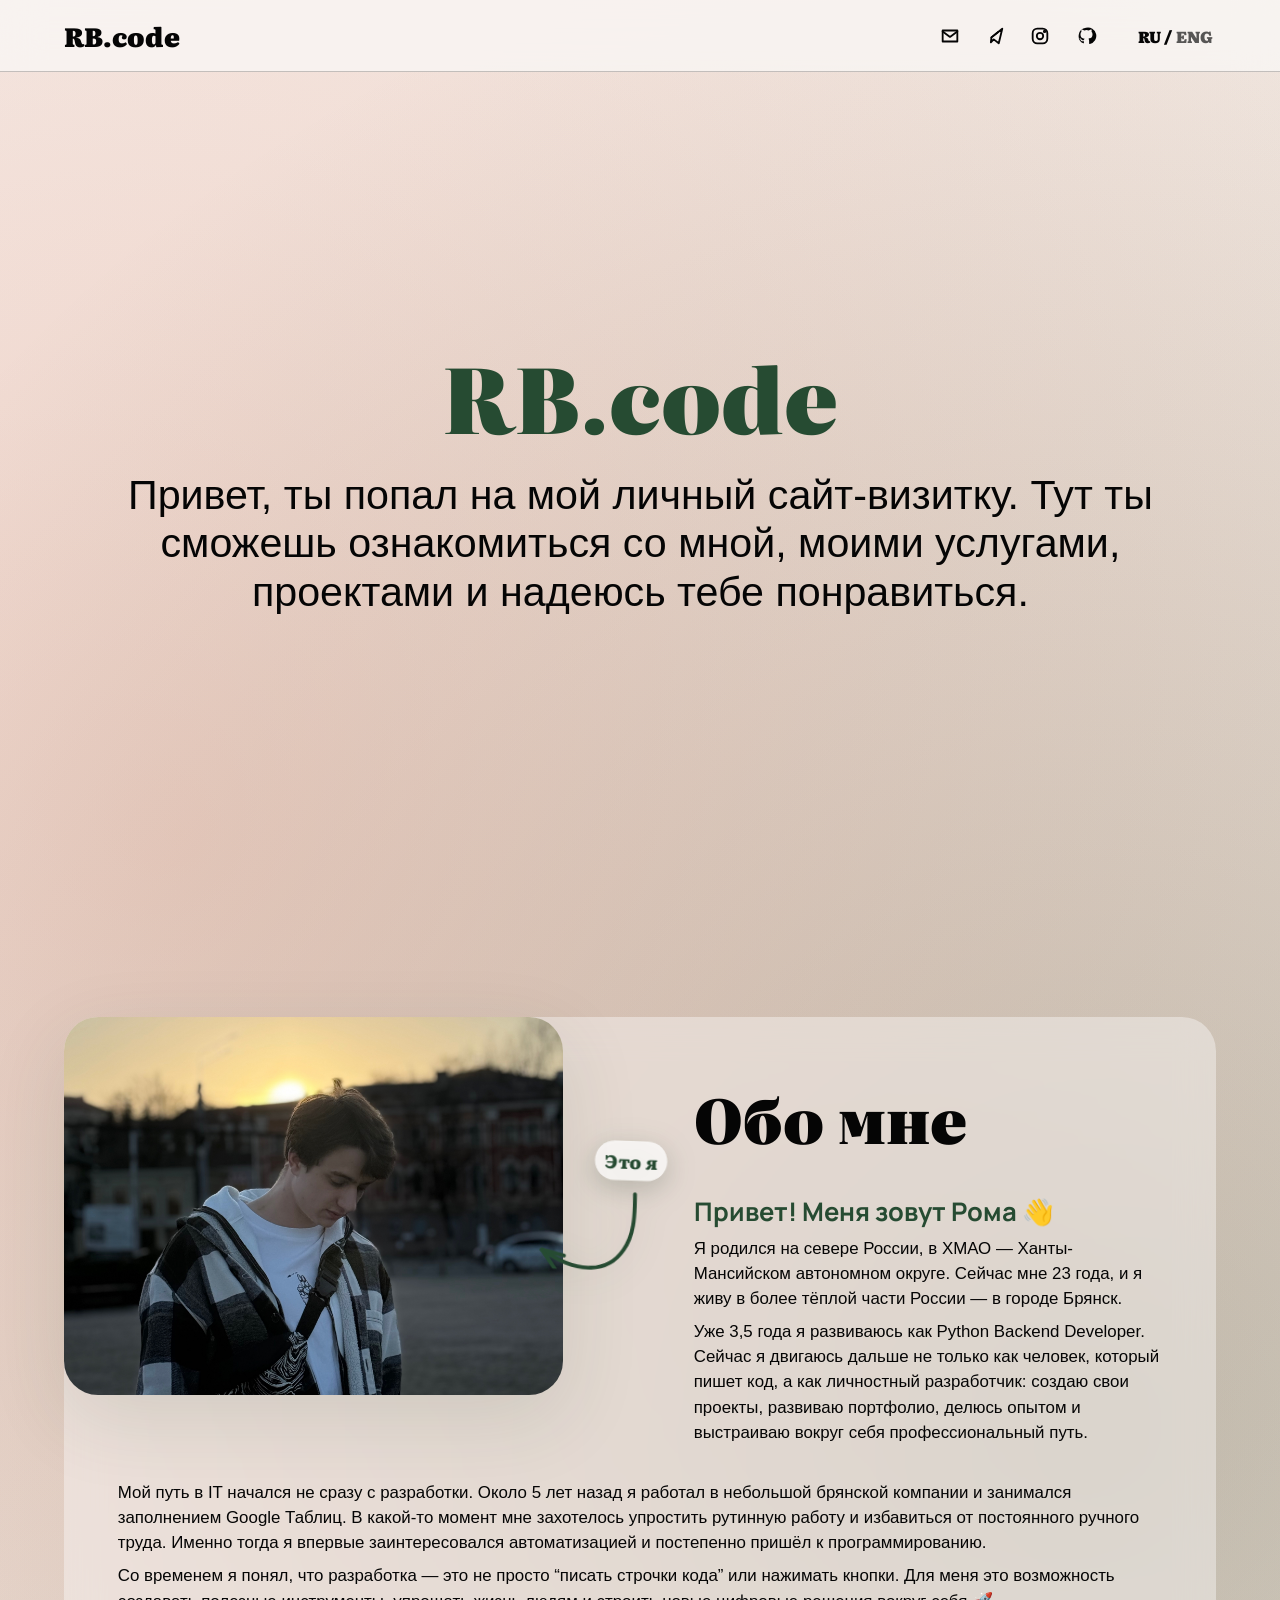
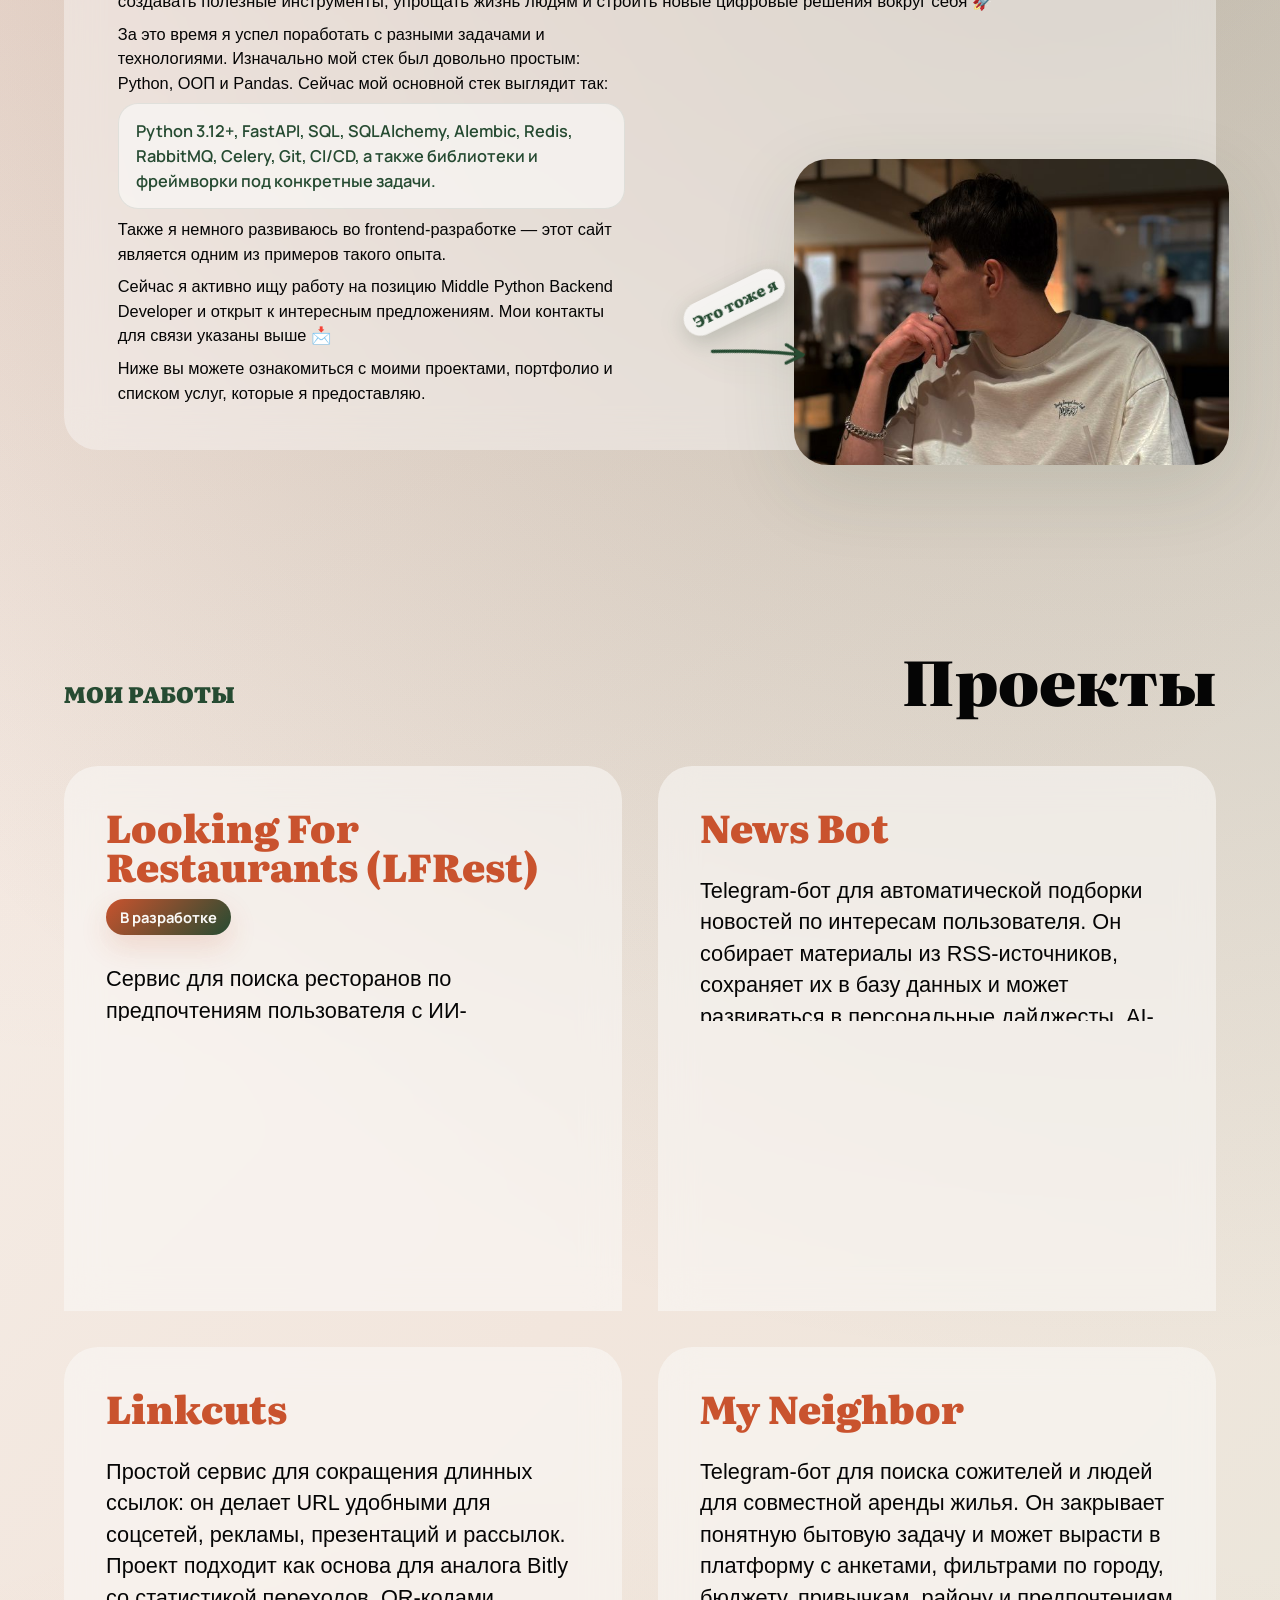
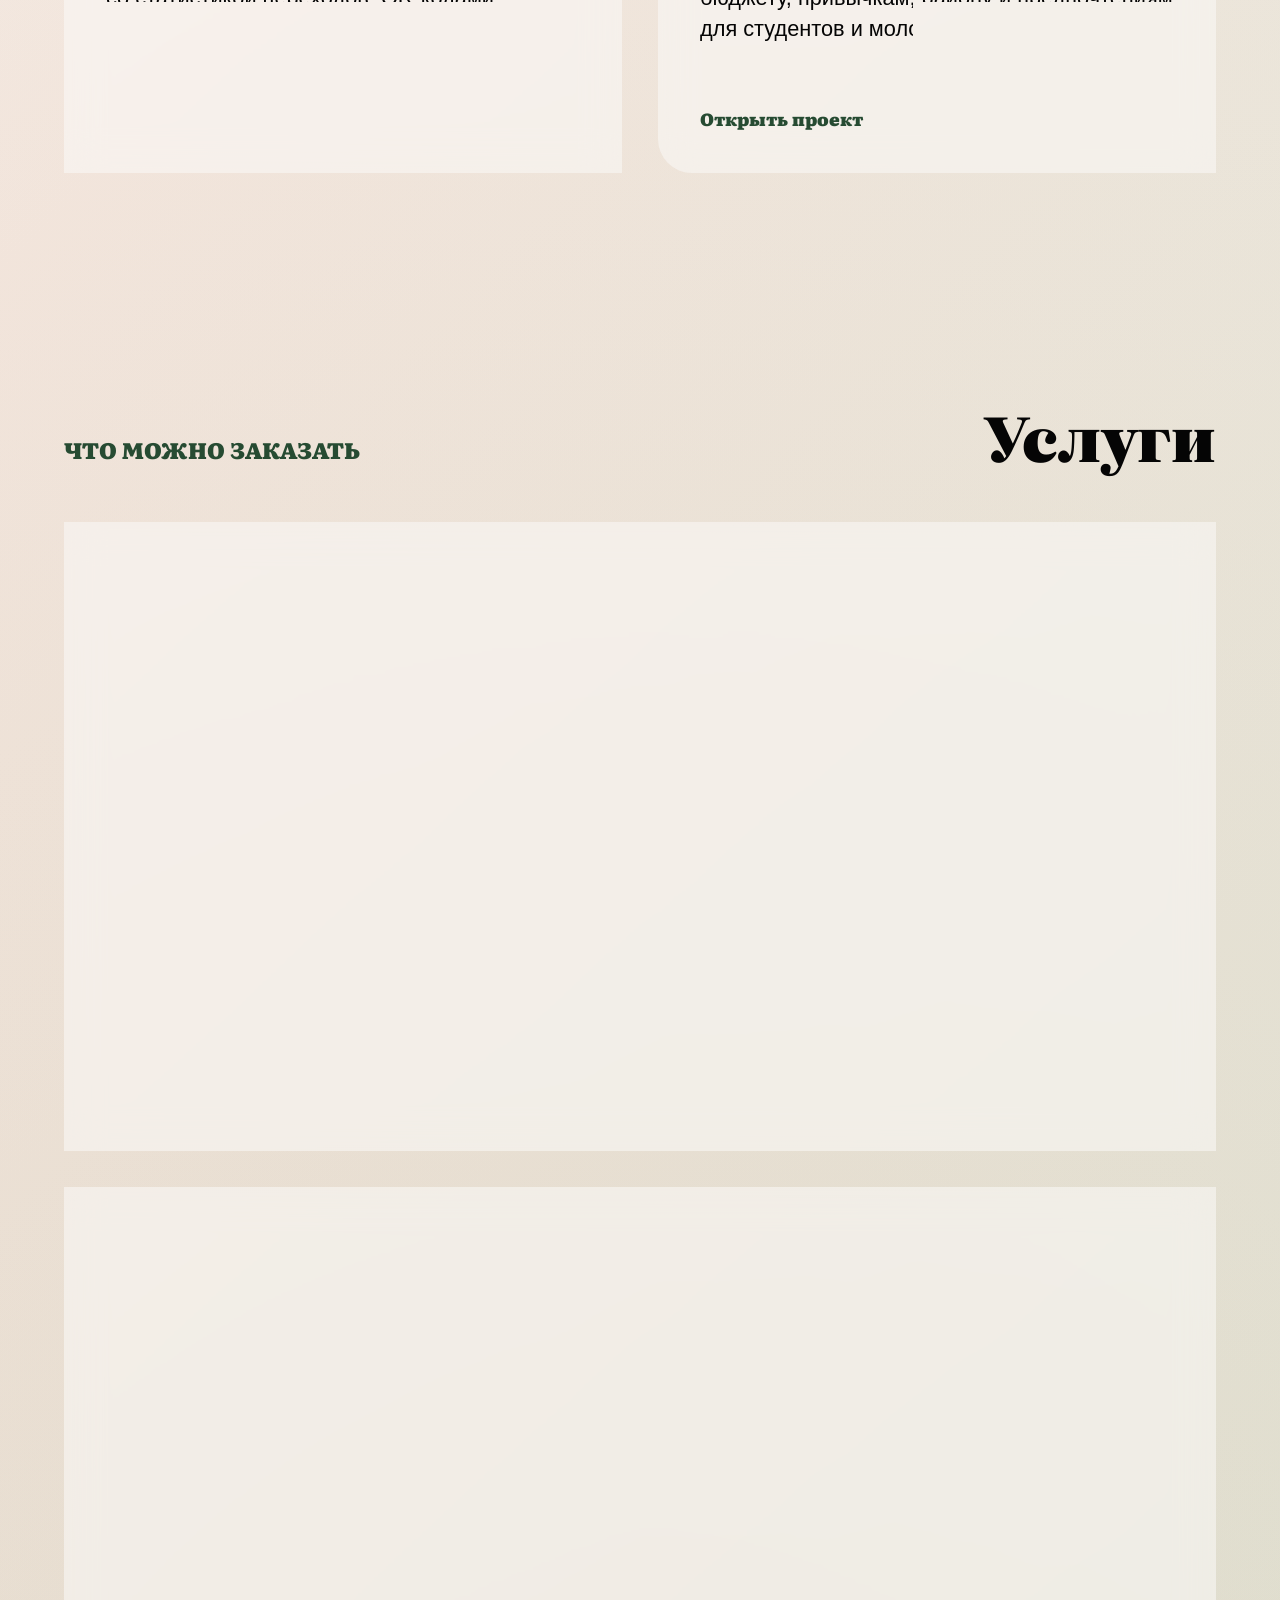
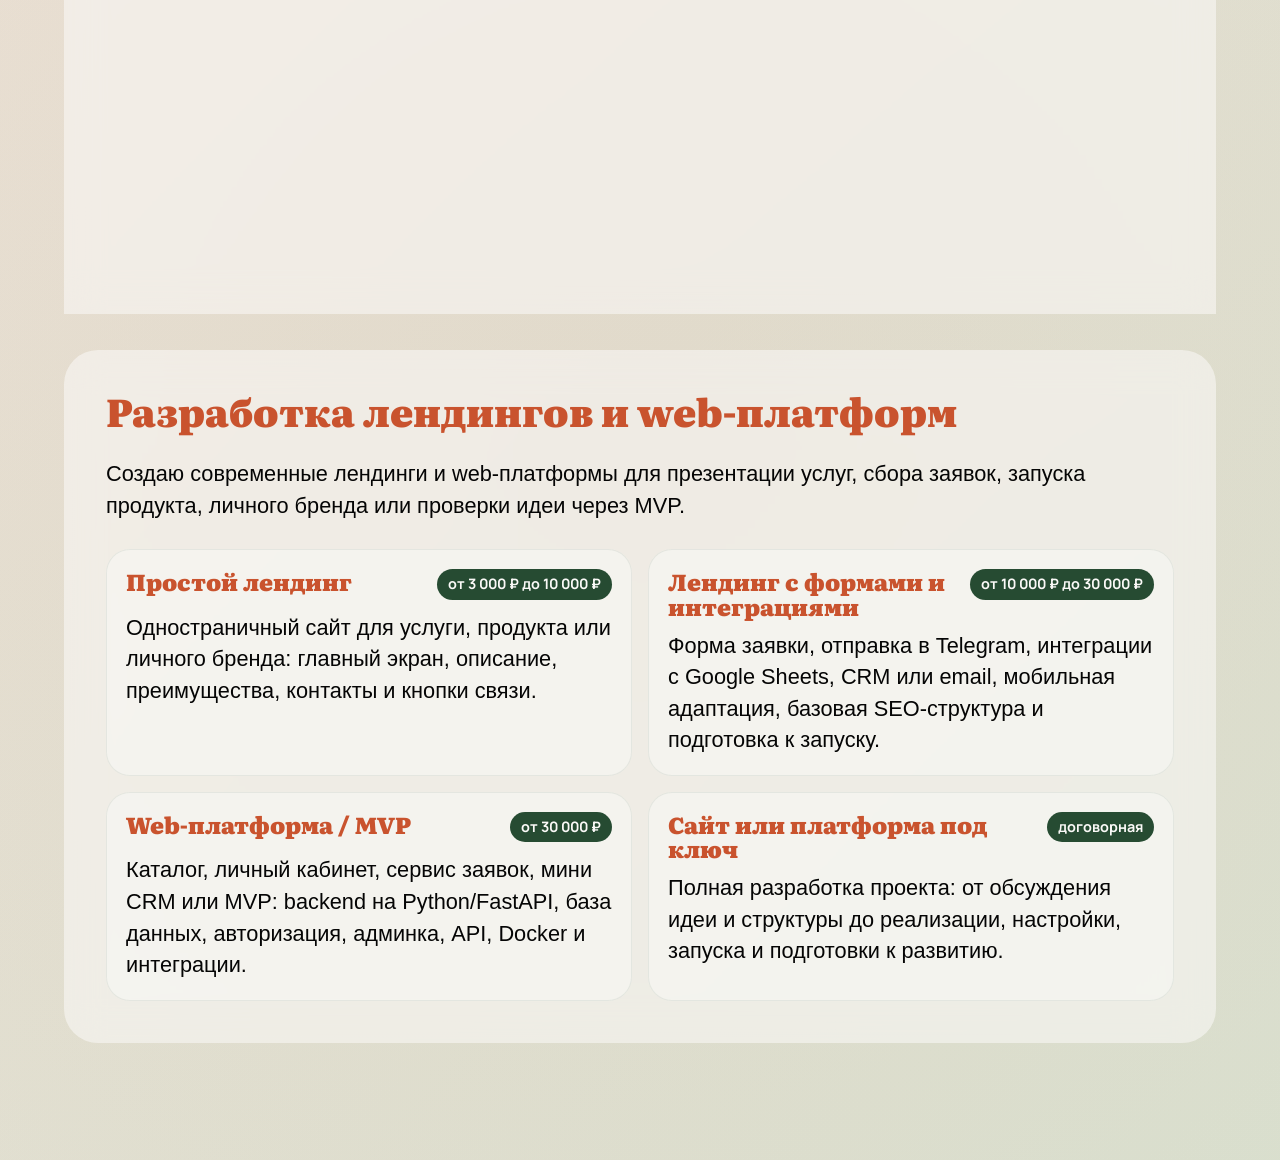
==== app/index.html @ cb554b82 "Create v.2 of site" ====
﻿<!doctype html>
<html lang="ru">
  <head>
    <meta charset="UTF-8" />
    <meta name="viewport" content="width=device-width, initial-scale=1.0" />
    <title>RB.code</title>
    <link rel="preconnect" href="https://fonts.googleapis.com" />
    <link rel="preconnect" href="https://fonts.gstatic.com" crossorigin />
    <link
      href="https://fonts.googleapis.com/css2?family=Literata:opsz,wght@7..72,600;7..72,700;7..72,800&family=Manrope:wght@400;500;600;700&display=swap"
      rel="stylesheet"
    />
    <link rel="stylesheet" href="static/css/style.css?v=57" />
  </head>
  <body>
    <header class="site-header" aria-label="Верхняя панель">
      <a class="site-name" href="#intro" data-i18n="brand" aria-label="На начало страницы">RB.code</a>

      <nav class="social-nav" aria-label="Контакты">
        <button class="social-link email-trigger" type="button" data-email="r.bondar29@gmail.com" aria-label="Показать почту">
          <svg viewBox="0 0 24 24" aria-hidden="true">
            <path d="M4 6h16v12H4z" />
            <path d="m4 7 8 6 8-6" />
          </svg>
          <span class="email-popover" role="status" aria-live="polite">r.bondar29@gmail.com</span>
        </button>
        <a class="social-link" href="https://t.me/Dayyaog" target="_blank" rel="noreferrer" aria-label="Telegram">
          <svg viewBox="0 0 24 24" aria-hidden="true">
            <path d="m21 4-3.8 16-5.5-4.3-3.1 3.1.6-5.3L21 4Z" />
            <path d="m9.2 13.5 7.4-5.8" />
          </svg>
        </a>
        <a class="social-link" href="https://www.instagram.com/dayyaog/" target="_blank" rel="noreferrer" aria-label="Instagram">
          <svg viewBox="0 0 24 24" aria-hidden="true">
            <rect x="4" y="4" width="16" height="16" rx="5" />
            <circle cx="12" cy="12" r="3.5" />
            <circle cx="17" cy="7" r="0.8" />
          </svg>
        </a>
        <a class="social-link" href="https://github.com/Cloudy32" target="_blank" rel="noreferrer" aria-label="GitHub">
          <svg viewBox="0 0 24 24" aria-hidden="true">
            <path d="M12 3a9 9 0 0 0-3 17c.5.1.7-.2.7-.5v-1.8c-2.8.6-3.4-1.2-3.4-1.2-.5-1.1-1.1-1.4-1.1-1.4-.9-.6.1-.6.1-.6 1 0 1.6 1.1 1.6 1.1.9 1.5 2.4 1.1 2.9.8.1-.7.4-1.1.7-1.3-2.2-.3-4.5-1.1-4.5-4.9 0-1.1.4-2 1.1-2.7-.1-.3-.5-1.3.1-2.7 0 0 .9-.3 2.8 1.1a9.6 9.6 0 0 1 5.1 0c1.9-1.4 2.8-1.1 2.8-1.1.6 1.4.2 2.4.1 2.7.7.7 1.1 1.6 1.1 2.7 0 3.8-2.3 4.6-4.5 4.9.4.3.8 1 .8 2v3.2c0 .3.2.6.8.5A9 9 0 0 0 12 3Z" />
          </svg>
        </a>
      </nav>

      <div class="lang-switcher" aria-label="Переключатель языка">
        <button class="lang-button is-active" type="button" data-lang="ru">RU</button>
        <span aria-hidden="true">/</span>
        <button class="lang-button" type="button" data-lang="en">ENG</button>
      </div>
    </header>

    <main>
      <section class="intro-section" id="intro">
        <div class="intro-inner">
          <h1 class="intro-title" data-i18n="brand">RB.code</h1>
          <p class="intro-text" data-i18n="introText">
            Привет, ты попал на мой личный сайт-визитку. Тут ты сможешь ознакомиться со мной,
            моими услугами, проектами и надеюсь тебе понравиться.
          </p>
        </div>
      </section>

      <section class="about-section" id="about">
        <div class="photo-panel photo-panel-primary reveal-from-left">
          <img src="static/images/profile/my_photo_1.jpg" alt="Мое фото" />
          <div class="photo-callout photo-callout-left" aria-hidden="true">
            <span>Это я</span>
            <svg viewBox="0 0 150 100">
              <path d="M124 10C125 38 124 58 113 75C96 102 62 106 18 78" />
              <path d="M18 78 44 84" />
              <path d="M18 78 34 100" />
            </svg>
          </div>
        </div>

        <article class="about-copy reveal-from-right">
          <h2 data-i18n="aboutTitle">Обо мне</h2>
          <div class="about-text">
            <div class="about-text-main">
              <p class="about-lead" data-i18n="aboutIntro">Привет! Меня зовут Рома 👋</p>
              <p data-i18n="aboutOrigin">Я родился на севере России, в ХМАО — Ханты-Мансийском автономном округе. Сейчас мне 23 года, и я живу в более тёплой части России — в городе Брянск.</p>
              <p data-i18n="aboutDeveloperPath">Уже 3,5 года я развиваюсь как Python Backend Developer. Сейчас я двигаюсь дальше не только как человек, который пишет код, а как личностный разработчик: создаю свои проекты, развиваю портфолио, делюсь опытом и выстраиваю вокруг себя профессиональный путь.</p>
              <p data-i18n="aboutStart">Мой путь в IT начался не сразу с разработки. Около 5 лет назад я работал в небольшой брянской компании и занимался заполнением Google Таблиц. В какой-то момент мне захотелось упростить рутинную работу и избавиться от постоянного ручного труда. Именно тогда я впервые заинтересовался автоматизацией и постепенно пришёл к программированию.</p>
            </div>
            <div class="about-text-under">
              <p data-i18n="aboutMeaning">Со временем я понял, что разработка — это не просто “писать строчки кода” или нажимать кнопки. Для меня это возможность создавать полезные инструменты, упрощать жизнь людям и строить новые цифровые решения вокруг себя 🚀</p>
              <p data-i18n="aboutStackIntro">За это время я успел поработать с разными задачами и технологиями. Изначально мой стек был довольно простым: Python, ООП и Pandas. Сейчас мой основной стек выглядит так:</p>
              <p class="about-stack" data-i18n="aboutStack">Python 3.12+, FastAPI, SQL, SQLAlchemy, Alembic, Redis, RabbitMQ, Celery, Git, CI/CD, а также библиотеки и фреймворки под конкретные задачи.</p>
              <p data-i18n="aboutFrontend">Также я немного развиваюсь во frontend-разработке — этот сайт является одним из примеров такого опыта.</p>
              <p data-i18n="aboutSearch">Сейчас я активно ищу работу на позицию Middle Python Backend Developer и открыт к интересным предложениям. Мои контакты для связи указаны выше 📩</p>
              <p data-i18n="aboutOutro">Ниже вы можете ознакомиться с моими проектами, портфолио и списком услуг, которые я предоставляю.</p>
            </div>
          </div>
        </article>

        <div class="photo-panel photo-panel-secondary reveal-from-left">
          <img src="static/images/profile/my_photo_2.jpg" alt="Мое фото №2" />
          <div class="photo-callout photo-callout-right" aria-hidden="true">
            <span>Это тоже я</span>
            <svg viewBox="0 0 150 100">
              <path d="M18 18C52 34 82 48 126 76" />
              <path d="M126 76 101 76" />
              <path d="M126 76 112 54" />
            </svg>
          </div>
        </div>
      </section>

      <section class="work-section" id="projects">
        <div class="section-heading">
          <span data-i18n="projectsKicker">Мои работы</span>
          <h2 data-i18n="projectsTitle">Проекты</h2>
        </div>

        <div class="soft-grid projects-grid">
          <article class="soft-card project-card">
            <div class="project-card-head">
              <h3 data-i18n="projectOneTitle">Looking For Restaurants (LFRest)</h3>
              <span class="project-status" data-i18n="projectOneStatus">В разработке</span>
            </div>
            <p data-i18n="projectOneText">Сервис для поиска ресторанов по предпочтениям пользователя с ИИ-ассистентом. Архитектура разделена на слои API, бота, сервисов и базы данных, поэтому это заготовка под продукт, который можно расширять до каталога, рекомендаций, бронирований или рекламной платформы для заведений.</p>
            <a href="https://github.com/Cloudy32/RestaurantSearch" target="_blank" rel="noreferrer" data-i18n="projectLink">Открыть проект</a>
          </article>
          <article class="soft-card project-card">
            <h3 data-i18n="projectTwoTitle">News Bot</h3>
            <p data-i18n="projectTwoText">Telegram-бот для автоматической подборки новостей по интересам пользователя. Он собирает материалы из RSS-источников, сохраняет их в базу данных и может развиваться в персональные дайджесты, AI-саммаризацию, автопостинг и подписочную модель для медиа или тематических сообществ.</p>
            <a href="https://github.com/Cloudy32/Bot_News" target="_blank" rel="noreferrer" data-i18n="projectLink">Открыть проект</a>
          </article>
          <article class="soft-card project-card">
            <h3 data-i18n="projectThreeTitle">Linkcuts</h3>
            <p data-i18n="projectThreeText">Простой сервис для сокращения длинных ссылок: он делает URL удобными для соцсетей, рекламы, презентаций и рассылок. Проект подходит как основа для аналога Bitly со статистикой переходов, QR-кодами, кастомными ссылками, аналитикой кампаний и тарифами.</p>
            <a href="https://github.com/Cloudy32/linkCutter" target="_blank" rel="noreferrer" data-i18n="projectLink">Открыть проект</a>
          </article>
          <article class="soft-card project-card">
            <h3 data-i18n="projectFourTitle">My Neighbor</h3>
            <p data-i18n="projectFourText">Telegram-бот для поиска сожителей и людей для совместной аренды жилья. Он закрывает понятную бытовую задачу и может вырасти в платформу с анкетами, фильтрами по городу, бюджету, привычкам, району и предпочтениям для студентов и молодых специалистов.</p>
            <a href="https://github.com/Cloudy32/BotForNeigbhor" target="_blank" rel="noreferrer" data-i18n="projectLink">Открыть проект</a>
          </article>
        </div>
      </section>

      <section class="work-section" id="services">
        <div class="section-heading">
          <span data-i18n="servicesKicker">Что можно заказать</span>
          <h2 data-i18n="servicesTitle">Услуги</h2>
        </div>

        <div class="soft-grid services-grid">
          <article class="soft-card service-card">
            <h3 data-i18n="serviceOneTitle">Разработка Telegram-ботов</h3>
            <p data-i18n="serviceOneText">Создаю Telegram-ботов под разные задачи: от простых чат-ботов с меню до сервисов с базой данных, заявками, рассылками и бизнес-логикой.</p>
            <div class="service-options">
              <div class="service-option">
                <div class="service-option-head">
                  <h4 data-i18n="serviceOneOptionOneTitle">Простой чат-бот</h4>
                  <span data-i18n="serviceOneOptionOnePrice">от 1 000 ₽ до 3 000 ₽</span>
                </div>
                <p data-i18n="serviceOneOptionOneText">Меню, ответы на частые вопросы, простая навигация, приветственные сообщения, кнопки и базовая логика общения.</p>
              </div>
              <div class="service-option">
                <div class="service-option-head">
                  <h4 data-i18n="serviceOneOptionTwoTitle">Бот с ИИ-ассистентом</h4>
                  <span data-i18n="serviceOneOptionTwoPrice">от 10 000 ₽ до 15 000 ₽</span>
                </div>
                <p data-i18n="serviceOneOptionTwoText">Бот с подключением ИИ для ответов на вопросы, консультаций, обработки текстовых запросов и роли виртуального помощника.</p>
              </div>
              <div class="service-option">
                <div class="service-option-head">
                  <h4 data-i18n="serviceOneOptionThreeTitle">Сервис-бот</h4>
                  <span data-i18n="serviceOneOptionThreePrice">от 15 000 ₽ до 25 000 ₽</span>
                </div>
                <p data-i18n="serviceOneOptionThreeText">База данных, анкеты, заявки, фильтры, пользовательские сценарии, уведомления, рассылки и интеграции.</p>
              </div>
              <div class="service-option">
                <div class="service-option-head">
                  <h4 data-i18n="serviceOneOptionFourTitle">Telegram-бот под ключ</h4>
                  <span data-i18n="serviceOneOptionFourPrice">договорная, минимум от 10 000 ₽</span>
                </div>
                <p data-i18n="serviceOneOptionFourText">Полная разработка под идею: обсуждение задачи, проектирование логики, реализация, настройка и подготовка к использованию.</p>
              </div>
            </div>
          </article>
          <article class="soft-card service-card">
            <h3 data-i18n="serviceTwoTitle">Разработка API сервисов и приложений</h3>
            <p data-i18n="serviceTwoText">Разрабатываю backend-сервисы, API и web-приложения на Python под задачи бизнеса, стартапов и внутренних процессов.</p>
            <div class="service-options">
              <div class="service-option">
                <div class="service-option-head">
                  <h4 data-i18n="serviceTwoOptionOneTitle">Простое API-приложение</h4>
                  <span data-i18n="serviceTwoOptionOnePrice">от 5 000 ₽ до 15 000 ₽</span>
                </div>
                <p data-i18n="serviceTwoOptionOneText">Базовые endpoints, обработка запросов, простая логика, подключение к базе данных или обмен данными между сервисами.</p>
              </div>
              <div class="service-option">
                <div class="service-option-head">
                  <h4 data-i18n="serviceTwoOptionTwoTitle">API с базой данных и бизнес-логикой</h4>
                  <span data-i18n="serviceTwoOptionTwoPrice">от 15 000 ₽ до 30 000 ₽</span>
                </div>
                <p data-i18n="serviceTwoOptionTwoText">Хранение данных, структурированная архитектура, CRUD, валидация, миграции и логика для дальнейшего развития проекта.</p>
              </div>
              <div class="service-option">
                <div class="service-option-head">
                  <h4 data-i18n="serviceTwoOptionThreeTitle">Интеграция со сторонними сервисами</h4>
                  <span data-i18n="serviceTwoOptionThreePrice">от 10 000 ₽ до 25 000 ₽</span>
                </div>
                <p data-i18n="serviceTwoOptionThreeText">Подключение внешних API, платежей, Telegram, CRM, Google Sheets, OpenAI/ИИ-сервисов, парсеров и уведомлений.</p>
              </div>
              <div class="service-option">
                <div class="service-option-head">
                  <h4 data-i18n="serviceTwoOptionFourTitle">Backend-приложение под ключ</h4>
                  <span data-i18n="serviceTwoOptionFourPrice">договорная, минимум от 25 000 ₽</span>
                </div>
                <p data-i18n="serviceTwoOptionFourText">Архитектура, API, база данных, бизнес-логика, Docker, миграции, интеграции и подготовка приложения к запуску.</p>
              </div>
            </div>
            <p class="service-note" data-i18n="serviceTwoNote">Цена зависит от сложности проекта, количества функций, интеграций, сроков и требований к реализации.</p>
          </article>
          <article class="soft-card service-card">
            <h3 data-i18n="serviceThreeTitle">Разработка лендингов и web-платформ</h3>
            <p data-i18n="serviceThreeText">Создаю современные лендинги и web-платформы для презентации услуг, сбора заявок, запуска продукта, личного бренда или проверки идеи через MVP.</p>
            <div class="service-options">
              <div class="service-option">
                <div class="service-option-head">
                  <h4 data-i18n="serviceThreeOptionOneTitle">Простой лендинг</h4>
                  <span data-i18n="serviceThreeOptionOnePrice">от 3 000 ₽ до 10 000 ₽</span>
                </div>
                <p data-i18n="serviceThreeOptionOneText">Одностраничный сайт для услуги, продукта или личного бренда: главный экран, описание, преимущества, контакты и кнопки связи.</p>
              </div>
              <div class="service-option">
                <div class="service-option-head">
                  <h4 data-i18n="serviceThreeOptionTwoTitle">Лендинг с формами и интеграциями</h4>
                  <span data-i18n="serviceThreeOptionTwoPrice">от 10 000 ₽ до 30 000 ₽</span>
                </div>
                <p data-i18n="serviceThreeOptionTwoText">Форма заявки, отправка в Telegram, интеграции с Google Sheets, CRM или email, мобильная адаптация, базовая SEO-структура и подготовка к запуску.</p>
              </div>
              <div class="service-option">
                <div class="service-option-head">
                  <h4 data-i18n="serviceThreeOptionThreeTitle">Web-платформа / MVP</h4>
                  <span data-i18n="serviceThreeOptionThreePrice">от 30 000 ₽</span>
                </div>
                <p data-i18n="serviceThreeOptionThreeText">Каталог, личный кабинет, сервис заявок, мини CRM или MVP: backend на Python/FastAPI, база данных, авторизация, админка, API, Docker и интеграции.</p>
              </div>
              <div class="service-option">
                <div class="service-option-head">
                  <h4 data-i18n="serviceThreeOptionFourTitle">Сайт или платформа под ключ</h4>
                  <span data-i18n="serviceThreeOptionFourPrice">договорная</span>
                </div>
                <p data-i18n="serviceThreeOptionFourText">Полная разработка проекта: от обсуждения идеи и структуры до реализации, настройки, запуска и подготовки к развитию.</p>
              </div>
            </div>
          </article>
        </div>
      </section>
    </main>

    <script src="static/js/main.js?v=16"></script>
  </body>
</html>
---- app/static/css/style.css ----
﻿:root {
  --cream: #faf9f7;
  --rust: #c9532e;
  --green: #264b32;
  --text: #050505;
  --muted: rgba(5, 5, 5, 0.66);
  --glass: rgba(250, 249, 247, 0.56);
}

@font-face {
  font-family: "Literata";
  src: local("Literata");
  font-display: swap;
}

@font-face {
  font-family: "Manrope";
  src: local("Manrope");
  font-display: swap;
}

* {
  box-sizing: border-box;
}

html {
  overflow-x: hidden;
  scroll-behavior: smooth;
}

body {
  margin: 0;
  overflow-x: hidden;
  min-width: 320px;
  min-height: 100vh;
  color: var(--text);
  background:
    radial-gradient(circle at 14% 14%, rgba(201, 83, 46, 0.23), transparent 35%),
    radial-gradient(circle at 86% 24%, rgba(38, 75, 50, 0.25), transparent 33%),
    radial-gradient(circle at 50% 88%, rgba(201, 83, 46, 0.08), transparent 42%),
    linear-gradient(135deg, var(--cream) 0%, #f2e6dd 48%, #dae5d5 100%);
  font-family: "Manrope", "Segoe UI", Arial, sans-serif;
  font-style: normal;
  font-weight: 400;
}

a {
  color: inherit;
  text-decoration: none;
}

button {
  font: inherit;
}

.site-header {
  position: fixed;
  top: 0;
  left: 0;
  right: 0;
  z-index: 20;
  display: grid;
  grid-template-columns: minmax(160px, 1fr) auto auto;
  gap: clamp(12px, 3vw, 34px);
  align-items: center;
  min-height: 72px;
  padding: 14px clamp(20px, 5vw, 64px);
  border-bottom: 1px solid rgba(5, 5, 5, 0.22);
  background: rgba(250, 249, 247, 0.72);
  backdrop-filter: blur(20px);
}

.site-name {
  width: max-content;
  opacity: 0;
  transform: translateY(-10px);
  transition: opacity 220ms ease, transform 220ms ease;
  font-size: clamp(1.15rem, 2.1vw, 1.65rem);
  font-family: "Literata", Georgia, "Times New Roman", serif;
  font-style: normal;
  font-weight: 900;
}

.site-header.is-scrolled .site-name {
  opacity: 1;
  transform: translateY(0);
}

.social-nav {
  display: flex;
  align-items: center;
  gap: 16px;
}

.social-link {
  position: relative;
  display: grid;
  width: 30px;
  height: 30px;
  place-items: center;
  border: 0;
  color: var(--text);
  background: transparent;
  cursor: pointer;
  transition: color 180ms ease, transform 180ms ease;
}

.social-link:hover {
  color: var(--rust);
  transform: translateY(-2px);
}

.social-link svg {
  width: 22px;
  height: 22px;
  fill: none;
  stroke: currentColor;
  stroke-linecap: round;
  stroke-linejoin: round;
  stroke-width: 2;
}

.social-link[aria-label="GitHub"] svg {
  fill: currentColor;
  stroke: none;
}

.email-popover {
  position: absolute;
  top: calc(100% + 12px);
  left: 50%;
  width: max-content;
  max-width: min(280px, 80vw);
  padding: 9px 13px;
  border-radius: 999px;
  color: var(--cream);
  background: var(--green);
  font-family: "Manrope", "Segoe UI", Arial, sans-serif;
  font-size: 0.92rem;
  font-weight: 600;
  line-height: 1;
  opacity: 0;
  pointer-events: none;
  transform: translate(-50%, -6px);
  transition: opacity 180ms ease, transform 180ms ease;
  white-space: nowrap;
}

.email-popover::before {
  position: absolute;
  bottom: 100%;
  left: 50%;
  width: 10px;
  height: 10px;
  background: var(--green);
  content: "";
  transform: translate(-50%, 50%) rotate(45deg);
}

.email-trigger.is-open .email-popover,
.email-trigger:focus-visible .email-popover {
  opacity: 1;
  transform: translate(-50%, 0);
}

.lang-switcher {
  display: flex;
  align-items: center;
  color: var(--text);
  font-family: "Literata", Georgia, "Times New Roman", serif;
  font-style: normal;
  font-size: 1rem;
  font-weight: 900;
}

.lang-button {
  min-height: 32px;
  padding: 4px 3px;
  cursor: pointer;
  border: 0;
  color: var(--muted);
  background: transparent;
  transition: color 180ms ease;
}

.lang-button:hover,
.lang-button.is-active {
  color: var(--text);
}

.intro-section {
  display: grid;
  min-height: 100svh;
  place-items: center;
  padding: clamp(110px, 16vh, 150px) clamp(24px, 7vw, 92px) clamp(42px, 8vh, 72px);
}

.intro-inner {
  width: min(1500px, 100%);
  text-align: center;
  opacity: var(--intro-opacity, 1);
  transform: translateY(var(--intro-offset, 0));
  transition: opacity 180ms linear, transform 180ms linear;
  will-change: opacity, transform;
}

.intro-title {
  margin: 0 0 clamp(16px, 2.7vw, 34px);
  color: var(--green);
  font-size: clamp(2.7rem, 7vw, 6.5rem);
  font-family: "Literata", Georgia, "Times New Roman", serif;
  font-style: normal;
  line-height: 0.9;
  font-weight: 900;
  opacity: 0;
  transform: translateY(54px);
  animation: float-up 900ms cubic-bezier(0.18, 0.84, 0.24, 1) 120ms forwards;
}

.intro-text {
  margin: 0 auto;
  width: min(100%, 1480px);
  max-width: none;
  font-size: clamp(1.55rem, 3.22vw, 3.55rem);
  font-family: "Manrope", "Segoe UI", Arial, sans-serif;
  font-style: normal;
  font-weight: 400;
  line-height: 1.18;
  letter-spacing: 0;
  opacity: 0;
  transform: translateY(62px);
  animation: float-up 1000ms cubic-bezier(0.18, 0.84, 0.24, 1) 280ms forwards;
}

.about-section {
  position: relative;
  display: block;
  min-height: 100vh;
  padding: clamp(104px, 13vh, 136px) clamp(20px, 5vw, 64px) clamp(44px, 7vw, 84px);
}

.photo-panel,
.about-copy {
  border-radius: 34px;
  background: transparent;
}

.photo-panel {
  position: relative;
  display: grid;
  place-items: center;
  min-height: 0;
  overflow: visible;
}

.photo-panel-primary {
  position: absolute;
  top: clamp(104px, 13vh, 136px);
  left: clamp(20px, 5vw, 64px);
  z-index: 2;
  width: min(39vw, 520px);
  height: min(42vh, 430px);
}

.photo-panel-secondary {
  position: absolute;
  right: clamp(28px, 4vw, 64px);
  bottom: calc(clamp(72px, 7vw, 104px) - 20px);
  z-index: 2;
  width: min(34vw, 500px);
  height: min(34vh, 330px);
}

.about-copy {
  --about-side-space: clamp(28px, 4.2vw, 56px);
  --about-photo-column: min(39vw, 520px);
  --about-photo-gap: clamp(44px, 6vw, 86px);
  display: flex;
  min-height: calc(100vh - clamp(104px, 13vh, 136px) - clamp(44px, 7vw, 84px));
  flex-direction: column;
  justify-content: flex-start;
  padding:
    clamp(38px, 5.6vw, 72px)
    var(--about-side-space)
    clamp(36px, 5vh, 74px)
    var(--about-side-space);
  border-radius: 34px;
  background: rgba(250, 249, 247, 0.44);
  backdrop-filter: blur(18px);
}

.about-copy h2,
.section-heading h2 {
  margin: 0;
  font-size: clamp(2.4rem, 4.8vw, 4.8rem);
  font-family: "Literata", Georgia, "Times New Roman", serif;
  font-style: normal;
  line-height: 0.96;
  font-weight: 900;
}

.about-copy h2 {
  margin-left: calc(var(--about-photo-column) + var(--about-photo-gap));
}

.about-text {
  display: grid;
  grid-template-columns: minmax(360px, var(--about-photo-column)) minmax(0, 1fr);
  column-gap: var(--about-photo-gap);
  row-gap: 8px;
  max-width: none;
  margin-top: clamp(28px, 4vw, 48px);
}

.about-text-main {
  display: contents;
}

.about-text-under {
  display: grid;
  grid-column: 1 / -1;
  grid-template-columns: minmax(0, calc(100% - min(31vw, 430px) - clamp(112px, 11vw, 160px))) minmax(min(31vw, 430px), 1fr);
  column-gap: clamp(20px, 3vw, 42px);
  row-gap: 8px;
}

.about-text-main p {
  grid-column: 2;
}

.about-text-main [data-i18n="aboutStart"] {
  grid-column: 1 / -1;
  margin-top: clamp(20px, 3vh, 34px);
}

.about-text-under [data-i18n="aboutMeaning"] {
  grid-column: 1 / -1;
}

.about-text-under [data-i18n="aboutStackIntro"] {
  grid-column: 1;
  width: 100%;
}

.about-text-under .about-stack {
  grid-column: 1;
  width: 100%;
}

.about-text-under [data-i18n="aboutStackIntro"],
.about-text-under [data-i18n="aboutFrontend"],
.about-text-under [data-i18n="aboutSearch"],
.about-text-under [data-i18n="aboutOutro"] {
  grid-column: 1;
  width: 100%;
  max-width: none;
  margin-left: 0;
}

.about-text-under .about-stack,
.about-text-under [data-i18n="aboutStackIntro"],
.about-text-under [data-i18n="aboutFrontend"],
.about-text-under [data-i18n="aboutSearch"],
.about-text-under [data-i18n="aboutOutro"] {
  font-size: clamp(0.98rem, 1.28vw, 1.14rem);
  line-height: 1.5;
  font-weight: 400;
}

.about-copy p {
  margin: 0;
  color: var(--text);
  font-size: clamp(0.96rem, 1.32vw, 1.16rem);
  font-family: "Manrope", "Segoe UI", Arial, sans-serif;
  font-style: normal;
  font-weight: 400;
  line-height: 1.49;
}

.about-copy p + p {
  margin-top: 0;
}

.about-copy .about-lead {
  color: var(--green);
  font-size: clamp(1.25rem, 2vw, 1.75rem);
  font-weight: 700;
  line-height: 1.25;
}

.about-copy .about-stack {
  padding: 16px 18px;
  border-radius: 20px;
  color: var(--green);
  background: rgba(250, 249, 247, 0.66);
  box-shadow: inset 0 0 0 1px rgba(38, 75, 50, 0.1);
  font-weight: 600;
}

.photo-panel img {
  width: 100%;
  height: 100%;
  min-height: 0;
  border-radius: 34px;
  object-fit: cover;
  box-shadow: 0 24px 80px rgba(38, 75, 50, 0.12);
}

.photo-panel-primary img {
  object-position: center 64%;
}

.photo-panel-secondary img {
  object-position: center 18%;
}
.photo-callout {
  position: absolute;
  z-index: 3;
  display: grid;
  gap: 6px;
  color: var(--green);
  font-family: "Literata", Georgia, "Times New Roman", serif;
  font-size: clamp(1rem, 1.7vw, 1.45rem);
  font-weight: 800;
  pointer-events: none;
  filter: drop-shadow(0 8px 18px rgba(38, 75, 50, 0.18));
}

.photo-callout span {
  width: max-content;
  padding: 7px 12px;
  border-radius: 999px;
  background: rgba(250, 249, 247, 0.86);
  box-shadow: 0 10px 30px rgba(5, 5, 5, 0.08);
}

.photo-callout svg {
  width: clamp(112px, 12vw, 168px);
  height: auto;
  fill: none;
  stroke: currentColor;
  stroke-linecap: round;
  stroke-linejoin: round;
  stroke-width: 4.5;
}

.photo-callout-left {
  right: -118px;
  left: auto;
  top: clamp(84px, 12vh, 128px);
  bottom: auto;
  transform: rotate(2deg) scale(0.84);
  transform-origin: left center;
}

.photo-callout-left span {
  justify-self: end;
  transform: translateX(10px);
}

.photo-callout-right {
  left: calc(clamp(-210px, -13vw, -150px) + 50px);
  right: auto;
  bottom: calc(clamp(22px, 3vw, 42px) - 40px);
  top: auto;
  transform: rotate(-26deg) scale(0.72);
  transform-origin: left top;
}

.photo-callout-right span {
  justify-self: start;
  transform: translateX(0);
}

.work-section {
  padding: clamp(88px, 13vh, 140px) clamp(20px, 5vw, 64px);
}

.section-heading {
  display: flex;
  align-items: end;
  justify-content: space-between;
  gap: 24px;
  margin-bottom: clamp(32px, 5vw, 56px);
}

.section-heading span {
  color: var(--green);
  font-size: clamp(1rem, 2vw, 1.4rem);
  font-family: "Literata", Georgia, "Times New Roman", serif;
  font-style: normal;
  font-weight: 900;
  text-transform: uppercase;
}

.soft-grid {
  display: grid;
  grid-template-columns: repeat(3, minmax(0, 1fr));
  gap: clamp(18px, 3vw, 36px);
}

.projects-grid {
  grid-template-columns: repeat(2, minmax(0, 1fr));
}

.services-grid {
  grid-template-columns: 1fr;
}

.service-card {
  min-height: auto;
}

.service-options {
  display: grid;
  grid-template-columns: repeat(2, minmax(0, 1fr));
  gap: 16px;
  margin-top: 28px;
}

.service-option {
  padding: 20px;
  border-radius: 24px;
  background: rgba(250, 249, 247, 0.52);
  box-shadow: inset 0 0 0 1px rgba(38, 75, 50, 0.08);
}

.service-option-head {
  display: flex;
  align-items: flex-start;
  justify-content: space-between;
  gap: 16px;
  margin-bottom: 12px;
}

.service-option h4 {
  margin: 0;
  color: var(--rust);
  font-family: "Literata", Georgia, "Times New Roman", serif;
  font-size: clamp(1.12rem, 1.8vw, 1.55rem);
  font-weight: 900;
  line-height: 1.05;
}

.service-option span {
  flex: 0 0 auto;
  max-width: 46%;
  padding: 7px 11px;
  border-radius: 999px;
  color: var(--cream);
  background: var(--green);
  font-size: 0.9rem;
  font-weight: 700;
  line-height: 1.15;
  text-align: right;
}

.service-option p,
.service-note {
  font-size: clamp(0.98rem, 1.2vw, 1.14rem);
  line-height: 1.5;
}

.soft-card .service-note {
  margin-top: 34px;
  color: var(--muted);
  font-size: clamp(0.9rem, 1vw, 1rem);
  line-height: 1.45;
}

.soft-card {
  min-height: 340px;
  padding: clamp(26px, 4vw, 42px);
  border-radius: 34px;
  background: rgba(250, 249, 247, 0.58);
  backdrop-filter: blur(18px);
  transition: background 180ms ease, transform 180ms ease;
}

.soft-card:hover {
  background: rgba(250, 249, 247, 0.82);
  transform: translateY(-5px);
}

.soft-card h3 {
  margin: 0 0 28px;
  color: var(--rust);
  font-size: clamp(1.6rem, 3vw, 2.6rem);
  font-family: "Literata", Georgia, "Times New Roman", serif;
  font-style: normal;
  line-height: 1;
  font-weight: 900;
}

.soft-card p {
  margin: 0;
  color: var(--text);
  font-size: clamp(1.08rem, 1.7vw, 1.45rem);
  font-family: "Manrope", "Segoe UI", Arial, sans-serif;
  font-style: normal;
  font-weight: 400;
  line-height: 1.45;
}

.project-card {
  display: flex;
  flex-direction: column;
}

.project-card-head {
  display: grid;
  gap: 14px;
  margin-bottom: 28px;
}

.project-card-head h3 {
  margin-bottom: 0;
}

.project-status {
  width: max-content;
  max-width: 100%;
  padding: 8px 14px;
  border-radius: 999px;
  color: var(--cream);
  background: linear-gradient(135deg, var(--rust), var(--green));
  font-family: "Manrope", "Segoe UI", Arial, sans-serif;
  font-size: 0.92rem;
  font-weight: 700;
  letter-spacing: 0;
  box-shadow: 0 12px 28px rgba(201, 83, 46, 0.16);
}

.project-card a {
  align-self: start;
  margin-top: auto;
  padding-top: 28px;
  color: var(--green);
  font-size: 1.1rem;
  font-family: "Literata", Georgia, "Times New Roman", serif;
  font-style: normal;
  font-weight: 900;
}

.reveal-from-left,
.reveal-from-right {
  opacity: 0;
  transition: opacity 850ms ease, transform 850ms cubic-bezier(0.18, 0.84, 0.24, 1);
  will-change: opacity, transform;
}

.reveal-from-left {
  transform: translateX(-86px);
}

.reveal-from-right {
  transform: translateX(86px);
}

.reveal-from-left.is-visible,
.reveal-from-right.is-visible {
  opacity: 1;
  transform: translateX(0);
}

@keyframes float-up {
  to {
    opacity: 1;
    transform: translateY(0);
  }
}

.intro-title.replay-float,
.intro-text.replay-float {
  animation: none;
  opacity: 0;
}

.intro-title.replay-float {
  transform: translateY(54px);
}

.intro-text.replay-float {
  transform: translateY(62px);
}

.intro-title.replay-float.is-replaying {
  animation: float-up 900ms cubic-bezier(0.18, 0.84, 0.24, 1) 0ms forwards;
}

.intro-text.replay-float.is-replaying {
  animation: float-up 1000ms cubic-bezier(0.18, 0.84, 0.24, 1) 110ms forwards;
}

@media (prefers-reduced-motion: reduce) {
  .intro-title,
  .intro-text,
  .reveal-from-left,
  .reveal-from-right {
    animation: none;
    opacity: 1;
    transform: none;
    transition: none;
  }
}

@media (max-width: 900px) {
  .site-header {
    grid-template-columns: 1fr auto;
  }

  .social-nav {
    grid-column: 1 / -1;
    grid-row: 2;
    justify-content: flex-end;
  }

  .about-section {
    display: grid;
    grid-template-columns: 1fr;
    gap: 24px;
  }

  .photo-panel-primary,
  .photo-panel-secondary {
    position: relative;
    inset: auto;
    width: 100%;
    height: auto;
    min-height: 50vh;
  }

  .about-copy {
    grid-column: auto;
    grid-row: auto;
    min-height: 70vh;
    padding: clamp(38px, 5.6vw, 72px);
  }

  .about-copy h2 {
    margin-left: 0;
  }

  .about-text {
    display: block;
  }

  .about-text-main,
  .about-text-under {
    display: block;
  }

  .about-text-under {
    margin-top: 16px;
  }

  .about-copy p + p {
    margin-top: 16px;
  }

  .photo-panel-secondary {
    grid-column: auto;
    grid-row: auto;
  }

  .photo-panel {
    min-height: 50vh;
  }

  .soft-grid,
  .service-options {
    grid-template-columns: 1fr;
  }

  .section-heading {
    display: block;
  }

  .section-heading h2 {
    margin-top: 12px;
  }
}

@media (max-width: 540px) {
  .site-header {
    padding-inline: 16px;
  }

  .social-nav {
    gap: 9px;
  }

  .intro-section,
  .about-section,
  .work-section {
    padding-inline: 16px;
  }

  .photo-panel {
    min-height: 42vh;
  }
}
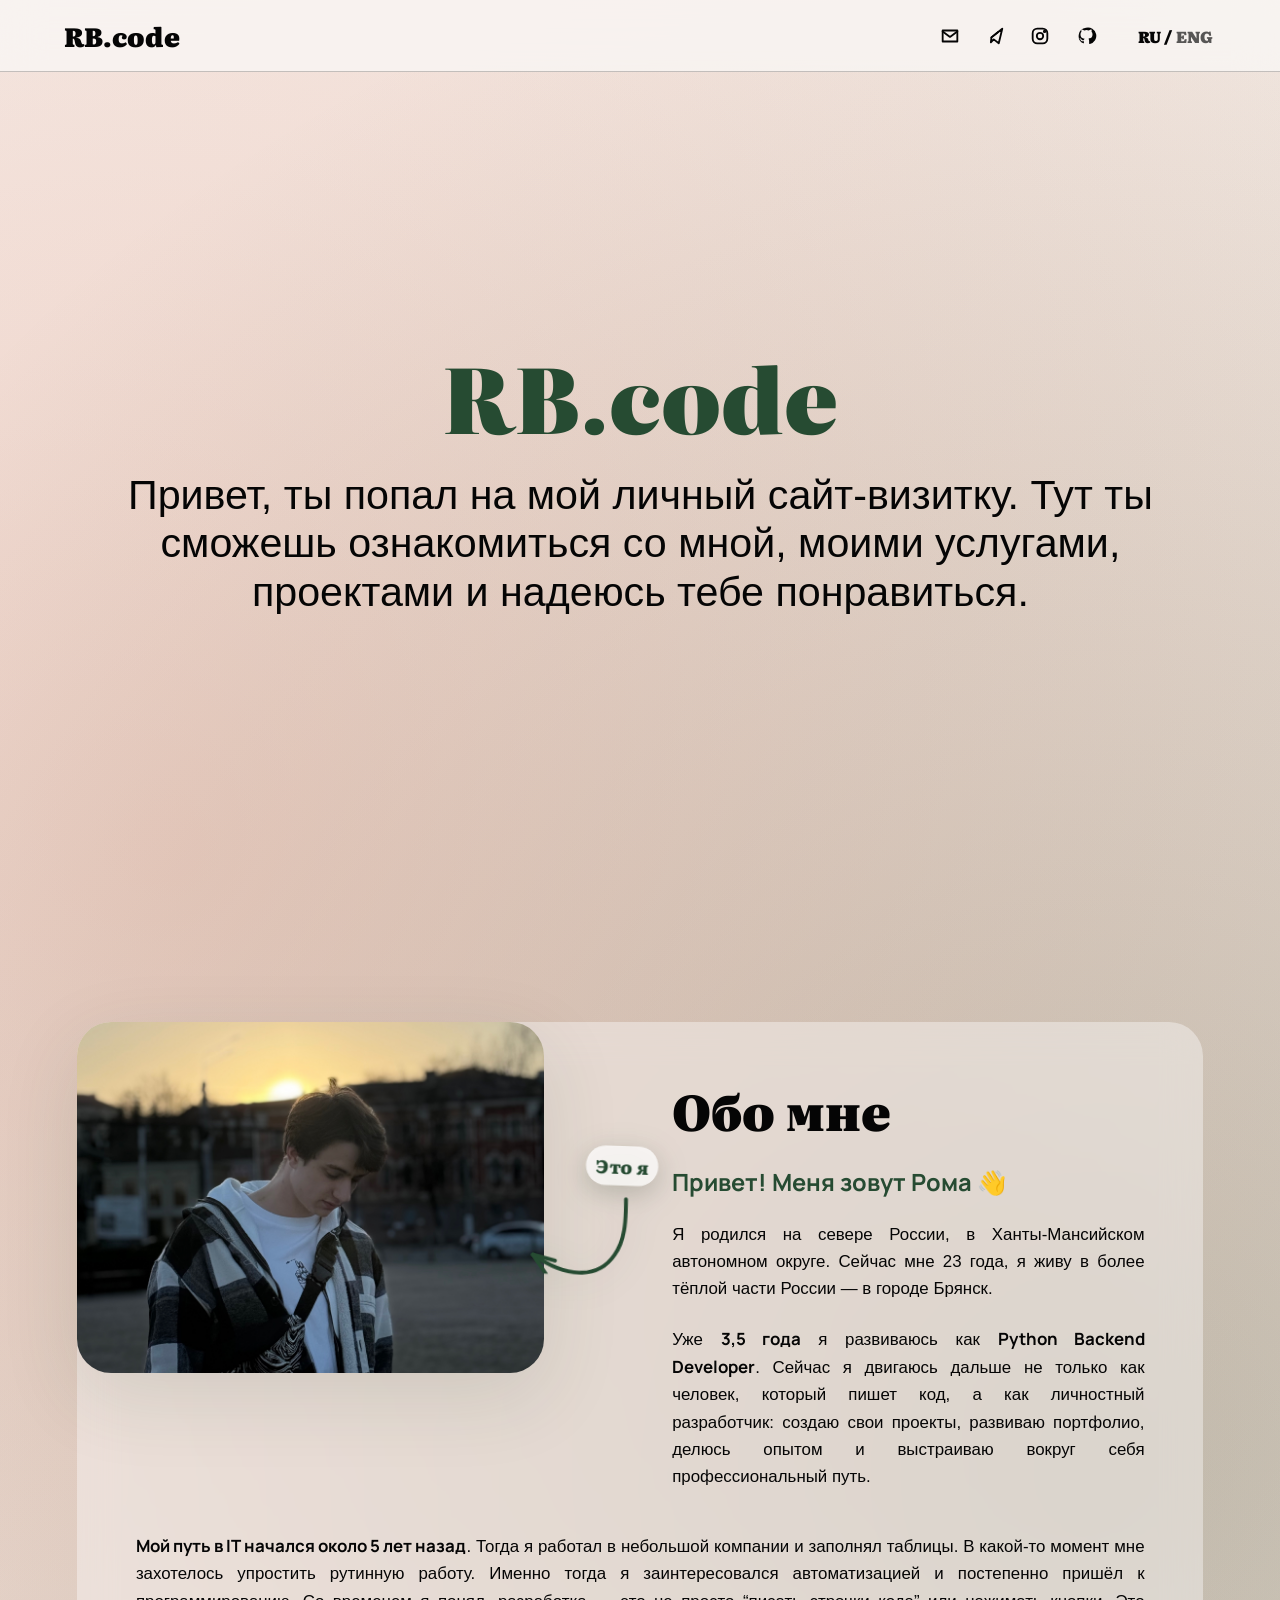
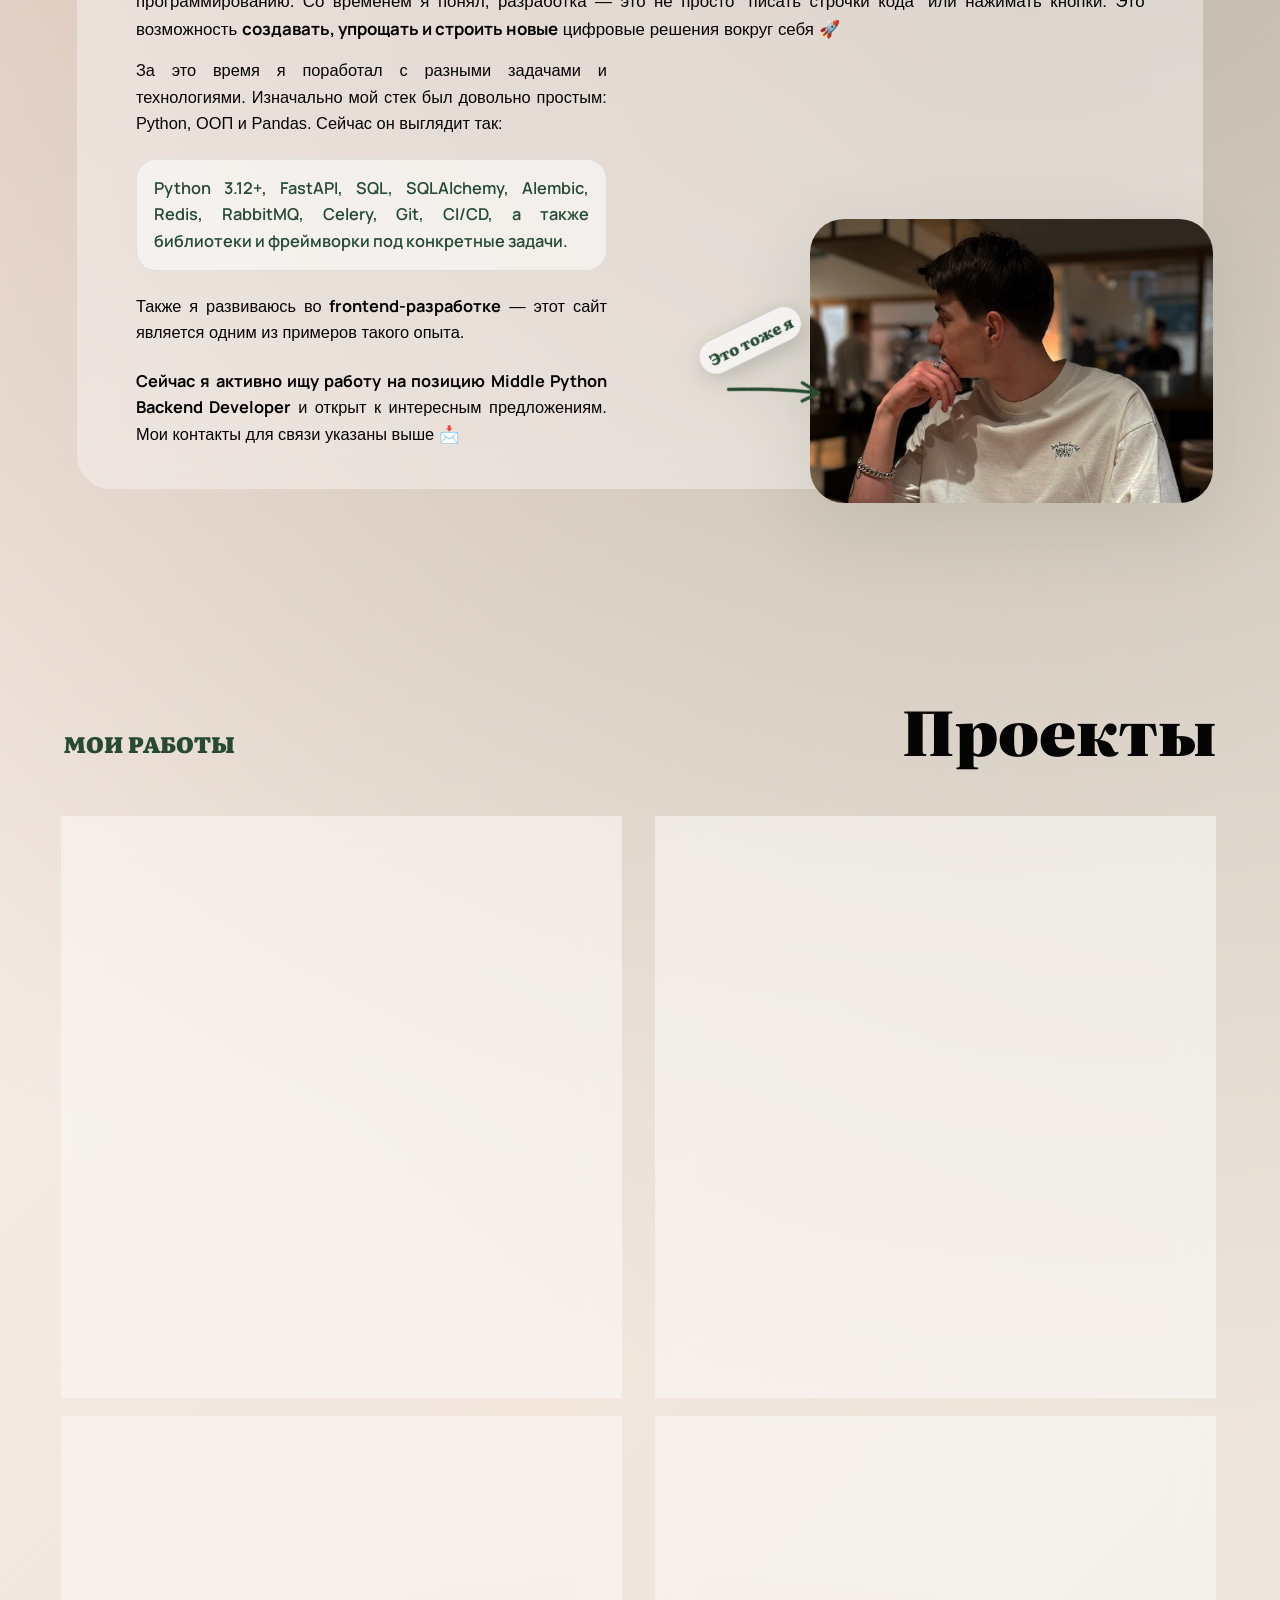
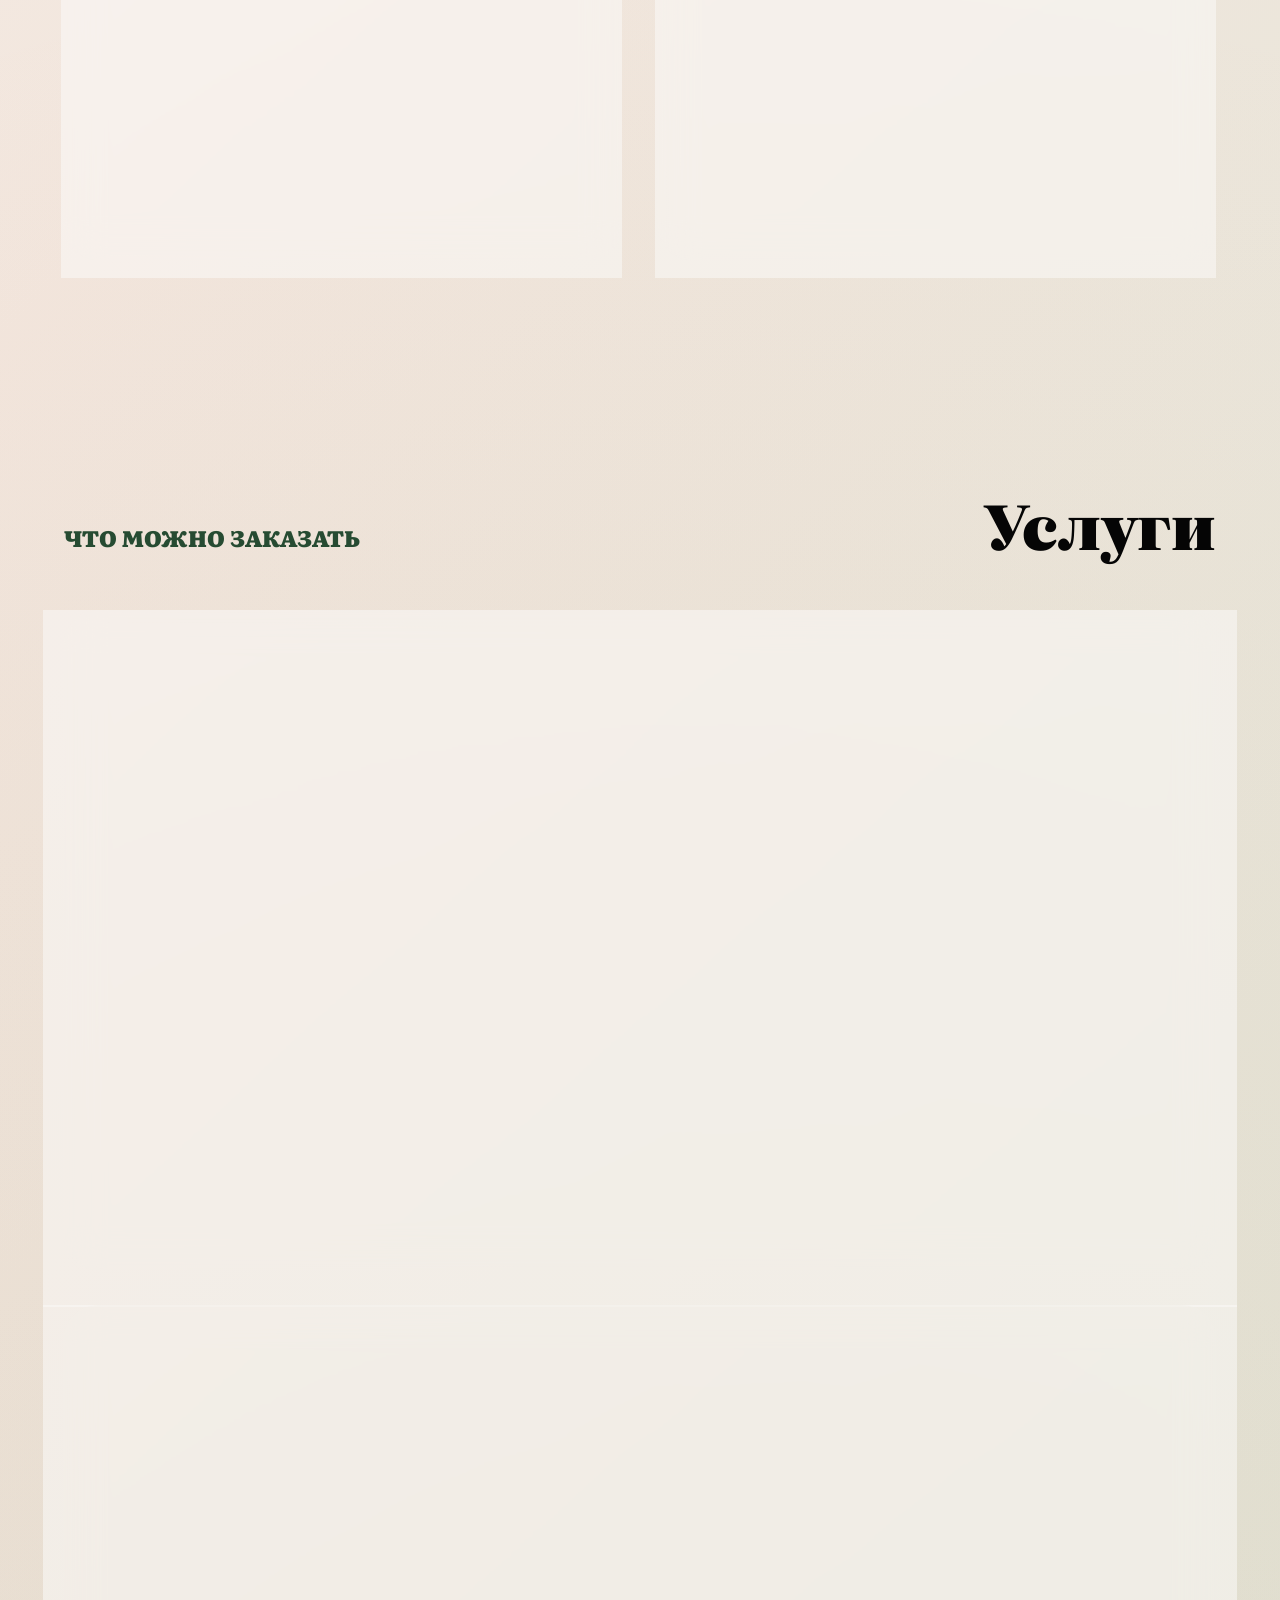
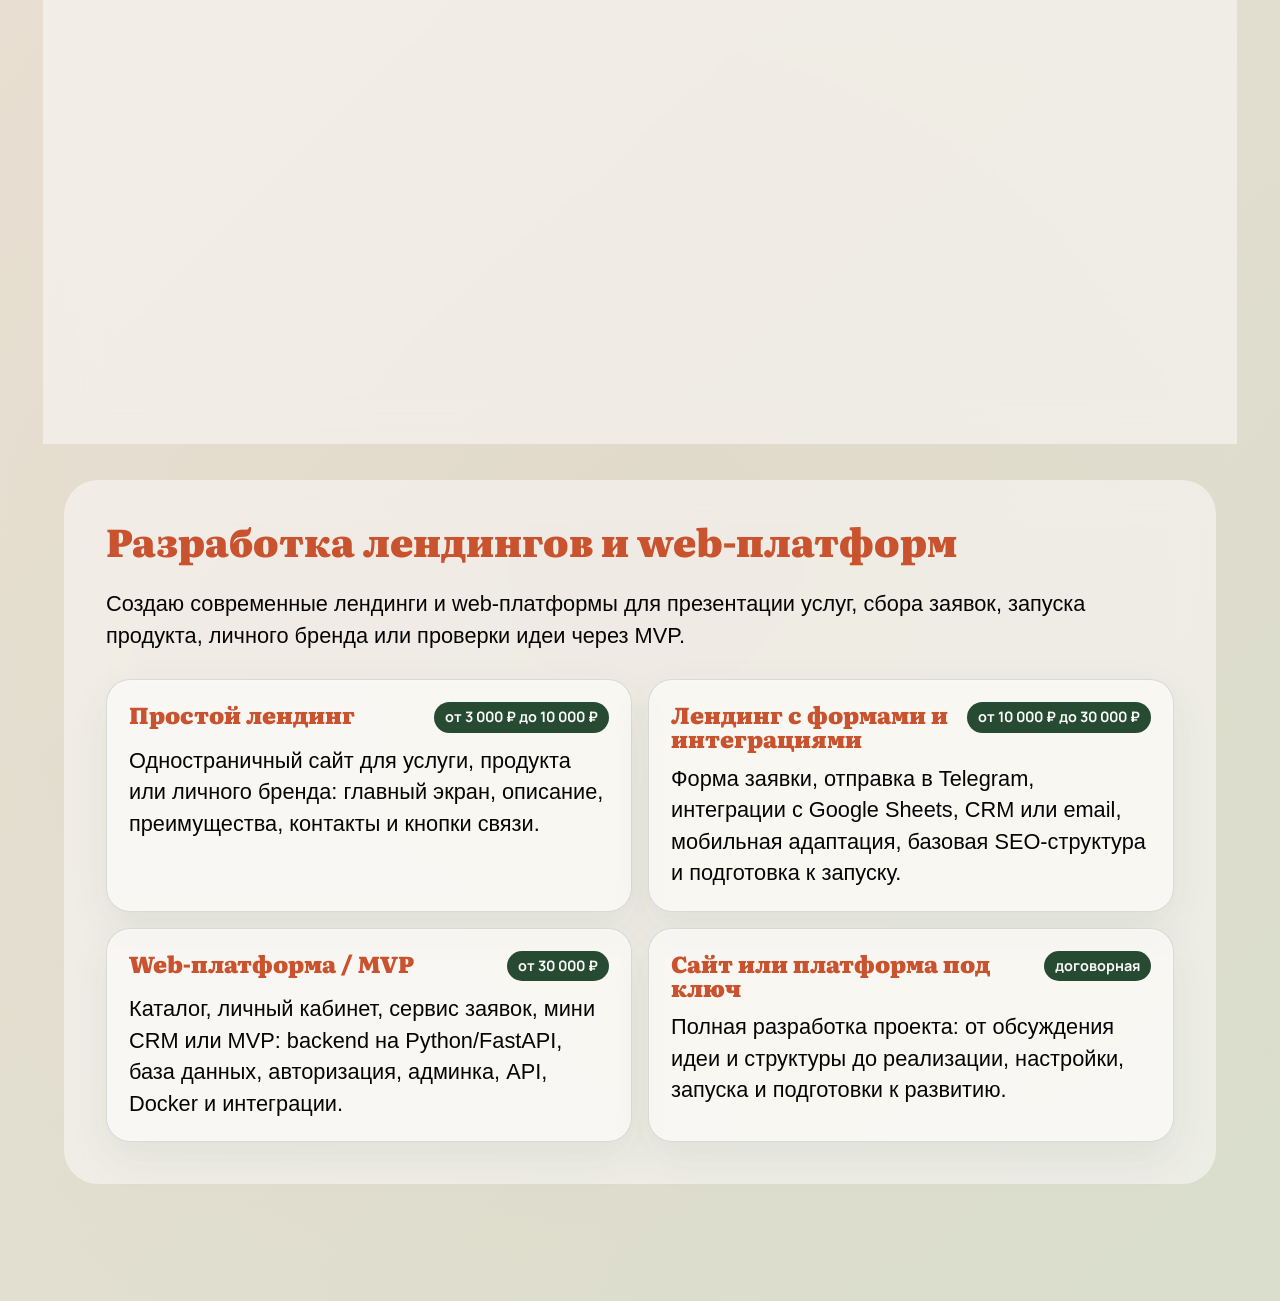
==== commit 51abb8f2: "Update portfolio frontend content and layout" ====
--- a/app/index.html
+++ b/app/index.html
@@ -10,7 +10,7 @@
       href="https://fonts.googleapis.com/css2?family=Literata:opsz,wght@7..72,600;7..72,700;7..72,800&family=Manrope:wght@400;500;600;700&display=swap"
       rel="stylesheet"
     />
-    <link rel="stylesheet" href="static/css/style.css?v=57" />
+    <link rel="stylesheet" href="static/css/style.css?v=65" />
   </head>
   <body>
     <header class="site-header" aria-label="Верхняя панель">
@@ -80,17 +80,17 @@
           <div class="about-text">
             <div class="about-text-main">
               <p class="about-lead" data-i18n="aboutIntro">Привет! Меня зовут Рома 👋</p>
-              <p data-i18n="aboutOrigin">Я родился на севере России, в ХМАО — Ханты-Мансийском автономном округе. Сейчас мне 23 года, и я живу в более тёплой части России — в городе Брянск.</p>
-              <p data-i18n="aboutDeveloperPath">Уже 3,5 года я развиваюсь как Python Backend Developer. Сейчас я двигаюсь дальше не только как человек, который пишет код, а как личностный разработчик: создаю свои проекты, развиваю портфолио, делюсь опытом и выстраиваю вокруг себя профессиональный путь.</p>
-              <p data-i18n="aboutStart">Мой путь в IT начался не сразу с разработки. Около 5 лет назад я работал в небольшой брянской компании и занимался заполнением Google Таблиц. В какой-то момент мне захотелось упростить рутинную работу и избавиться от постоянного ручного труда. Именно тогда я впервые заинтересовался автоматизацией и постепенно пришёл к программированию.</p>
+              <p data-i18n="aboutOrigin">Я родился на севере России, в Ханты-Мансийском автономном округе. Сейчас мне 23 года, я живу в более тёплой части России — в городе Брянск.</p>
+              <p data-i18n="aboutDeveloperPath">Уже <strong>3,5 года</strong> я развиваюсь как <strong>Python Backend Developer</strong>. Сейчас я двигаюсь дальше не только как человек, который пишет код, а как личностный разработчик: создаю свои проекты, развиваю портфолио, делюсь опытом и выстраиваю вокруг себя профессиональный путь.</p>
+              <p data-i18n="aboutStart"><strong>Мой путь в IT начался около 5 лет назад</strong>. Тогда я работал в небольшой компании и заполнял таблицы. В какой-то момент мне захотелось упростить рутинную работу. Именно тогда я заинтересовался автоматизацией и постепенно пришёл к программированию. Со временем я понял, разработка — это не просто “писать строчки кода” или нажимать кнопки. Это возможность <strong>создавать, упрощать и строить новые</strong> цифровые решения вокруг себя 🚀</p>
             </div>
             <div class="about-text-under">
-              <p data-i18n="aboutMeaning">Со временем я понял, что разработка — это не просто “писать строчки кода” или нажимать кнопки. Для меня это возможность создавать полезные инструменты, упрощать жизнь людям и строить новые цифровые решения вокруг себя 🚀</p>
-              <p data-i18n="aboutStackIntro">За это время я успел поработать с разными задачами и технологиями. Изначально мой стек был довольно простым: Python, ООП и Pandas. Сейчас мой основной стек выглядит так:</p>
+              
+              <p data-i18n="aboutStackIntro">За это время я поработал с разными задачами и технологиями. Изначально мой стек был довольно простым: Python, ООП и Pandas. Сейчас он выглядит так:</p>
               <p class="about-stack" data-i18n="aboutStack">Python 3.12+, FastAPI, SQL, SQLAlchemy, Alembic, Redis, RabbitMQ, Celery, Git, CI/CD, а также библиотеки и фреймворки под конкретные задачи.</p>
-              <p data-i18n="aboutFrontend">Также я немного развиваюсь во frontend-разработке — этот сайт является одним из примеров такого опыта.</p>
-              <p data-i18n="aboutSearch">Сейчас я активно ищу работу на позицию Middle Python Backend Developer и открыт к интересным предложениям. Мои контакты для связи указаны выше 📩</p>
-              <p data-i18n="aboutOutro">Ниже вы можете ознакомиться с моими проектами, портфолио и списком услуг, которые я предоставляю.</p>
+              <p data-i18n="aboutFrontend">Также я развиваюсь во <strong>frontend-разработке</strong> — этот сайт является одним из примеров такого опыта.</p>
+              <p data-i18n="aboutSearch"><strong>Сейчас я активно ищу работу на позицию Middle Python Backend Developer</strong> и открыт к интересным предложениям. Мои контакты для связи указаны выше 📩</p>
+
             </div>
           </div>
         </article>
@@ -255,7 +255,7 @@
       </section>
     </main>
 
-    <script src="static/js/main.js?v=16"></script>
+    <script src="static/js/main.js?v=18"></script>
   </body>
 </html>
 
@@ -306,3 +306,11 @@
 
 
 
+
+
+
+
+
+
+
+
--- a/app/static/css/style.css
+++ b/app/static/css/style.css
@@ -236,7 +236,7 @@
   position: relative;
   display: block;
   min-height: 100vh;
-  padding: clamp(104px, 13vh, 136px) clamp(20px, 5vw, 64px) clamp(44px, 7vw, 84px);
+  padding: clamp(108px, 13.5vh, 140px) clamp(30px, 6vw, 86px) clamp(52px, 7.5vw, 96px);
 }
 
 .photo-panel,
@@ -255,34 +255,34 @@
 
 .photo-panel-primary {
   position: absolute;
-  top: clamp(104px, 13vh, 136px);
-  left: clamp(20px, 5vw, 64px);
+  top: clamp(108px, 13.5vh, 140px);
+  left: clamp(30px, 6vw, 86px);
   z-index: 2;
-  width: min(39vw, 520px);
-  height: min(42vh, 430px);
+  width: min(36.5vw, 490px);
+  height: min(39vh, 405px);
 }
 
 .photo-panel-secondary {
   position: absolute;
-  right: clamp(28px, 4vw, 64px);
-  bottom: calc(clamp(72px, 7vw, 104px) - 20px);
+  right: clamp(38px, 5.2vw, 86px);
+  bottom: calc(clamp(72px, 7vw, 104px) - 8px);
   z-index: 2;
-  width: min(34vw, 500px);
-  height: min(34vh, 330px);
+  width: min(31.5vw, 460px);
+  height: min(31.5vh, 305px);
 }
 
 .about-copy {
-  --about-side-space: clamp(28px, 4.2vw, 56px);
-  --about-photo-column: min(39vw, 520px);
-  --about-photo-gap: clamp(44px, 6vw, 86px);
+  --about-side-space: clamp(34px, 4.6vw, 66px);
+  --about-photo-column: min(36.5vw, 490px);
+  --about-photo-gap: clamp(40px, 5.4vw, 76px);
   display: flex;
-  min-height: calc(100vh - clamp(104px, 13vh, 136px) - clamp(44px, 7vw, 84px));
+  min-height: calc(100vh - clamp(108px, 13.5vh, 140px) - clamp(52px, 7.5vw, 96px));
   flex-direction: column;
   justify-content: flex-start;
   padding:
-    clamp(38px, 5.6vw, 72px)
+    clamp(34px, 5vw, 64px)
     var(--about-side-space)
-    clamp(36px, 5vh, 74px)
+    clamp(32px, 4.6vh, 64px)
     var(--about-side-space);
   border-radius: 34px;
   background: rgba(250, 249, 247, 0.44);
@@ -301,15 +301,16 @@
 
 .about-copy h2 {
   margin-left: calc(var(--about-photo-column) + var(--about-photo-gap));
+  font-size: clamp(1.95rem, 3.85vw, 3.85rem);
 }
 
 .about-text {
   display: grid;
   grid-template-columns: minmax(360px, var(--about-photo-column)) minmax(0, 1fr);
   column-gap: var(--about-photo-gap);
-  row-gap: 8px;
+  row-gap: 14px;
   max-width: none;
-  margin-top: clamp(28px, 4vw, 48px);
+  margin-top: clamp(20px, 3vw, 34px);
 }
 
 .about-text-main {
@@ -321,7 +322,7 @@
   grid-column: 1 / -1;
   grid-template-columns: minmax(0, calc(100% - min(31vw, 430px) - clamp(112px, 11vw, 160px))) minmax(min(31vw, 430px), 1fr);
   column-gap: clamp(20px, 3vw, 42px);
-  row-gap: 8px;
+  row-gap: 14px;
 }
 
 .about-text-main p {
@@ -363,29 +364,33 @@
 .about-text-under [data-i18n="aboutSearch"],
 .about-text-under [data-i18n="aboutOutro"] {
   font-size: clamp(0.98rem, 1.28vw, 1.14rem);
-  line-height: 1.5;
+  line-height: 1.62;
   font-weight: 400;
 }
 
 .about-copy p {
   margin: 0;
   color: var(--text);
-  font-size: clamp(0.96rem, 1.32vw, 1.16rem);
+  font-size: clamp(0.98rem, 1.32vw, 1.16rem);
   font-family: "Manrope", "Segoe UI", Arial, sans-serif;
   font-style: normal;
   font-weight: 400;
-  line-height: 1.49;
+  line-height: 1.62;
+  text-align: justify;
+  text-wrap: pretty;
+  overflow-wrap: anywhere;
 }
 
 .about-copy p + p {
-  margin-top: 0;
+  margin-top: 8px;
 }
 
 .about-copy .about-lead {
+  text-align: left;
   color: var(--green);
-  font-size: clamp(1.25rem, 2vw, 1.75rem);
+  font-size: clamp(1.18rem, 1.85vw, 1.58rem);
   font-weight: 700;
-  line-height: 1.25;
+  line-height: 1.32;
 }
 
 .about-copy .about-stack {
@@ -445,7 +450,7 @@
 }
 
 .photo-callout-left {
-  right: -118px;
+  right: -128px;
   left: auto;
   top: clamp(84px, 12vh, 128px);
   bottom: auto;
@@ -519,10 +524,11 @@
 }
 
 .service-option {
-  padding: 20px;
+  padding: 22px;
   border-radius: 24px;
-  background: rgba(250, 249, 247, 0.52);
-  box-shadow: inset 0 0 0 1px rgba(38, 75, 50, 0.08);
+  border: 1px solid rgba(38, 75, 50, 0.16);
+  background: rgba(250, 249, 247, 0.78);
+  box-shadow: 0 16px 42px rgba(38, 75, 50, 0.08), inset 0 0 0 1px rgba(250, 249, 247, 0.54);
 }
 
 .service-option-head {
@@ -611,6 +617,10 @@
   display: grid;
   gap: 14px;
   margin-bottom: 28px;
+}
+
+.project-card p {
+  margin-bottom: 22px;
 }
 
 .project-card-head h3 {
@@ -633,15 +643,27 @@
 
 .project-card a {
   align-self: start;
+  display: inline-flex;
+  align-items: center;
+  justify-content: center;
   margin-top: auto;
-  padding-top: 28px;
-  color: var(--green);
-  font-size: 1.1rem;
+  padding: 13px 20px;
+  border-radius: 999px;
+  color: var(--cream);
+  background: var(--green);
+  box-shadow: 0 14px 30px rgba(38, 75, 50, 0.18);
+  font-size: 1.04rem;
   font-family: "Literata", Georgia, "Times New Roman", serif;
   font-style: normal;
   font-weight: 900;
-}
-
+  transition: background 180ms ease, transform 180ms ease, box-shadow 180ms ease;
+}
+
+.project-card a:hover {
+  background: var(--rust);
+  transform: translateY(-2px);
+  box-shadow: 0 18px 36px rgba(201, 83, 46, 0.2);
+}
 .reveal-from-left,
 .reveal-from-right {
   opacity: 0;
@@ -734,7 +756,7 @@
     grid-column: auto;
     grid-row: auto;
     min-height: 70vh;
-    padding: clamp(38px, 5.6vw, 72px);
+    padding: clamp(34px, 5vw, 64px);
   }
 
   .about-copy h2 {
@@ -848,3 +870,18 @@
 
 
 
+
+
+
+
+
+
+
+
+
+
+
+
+
+
+
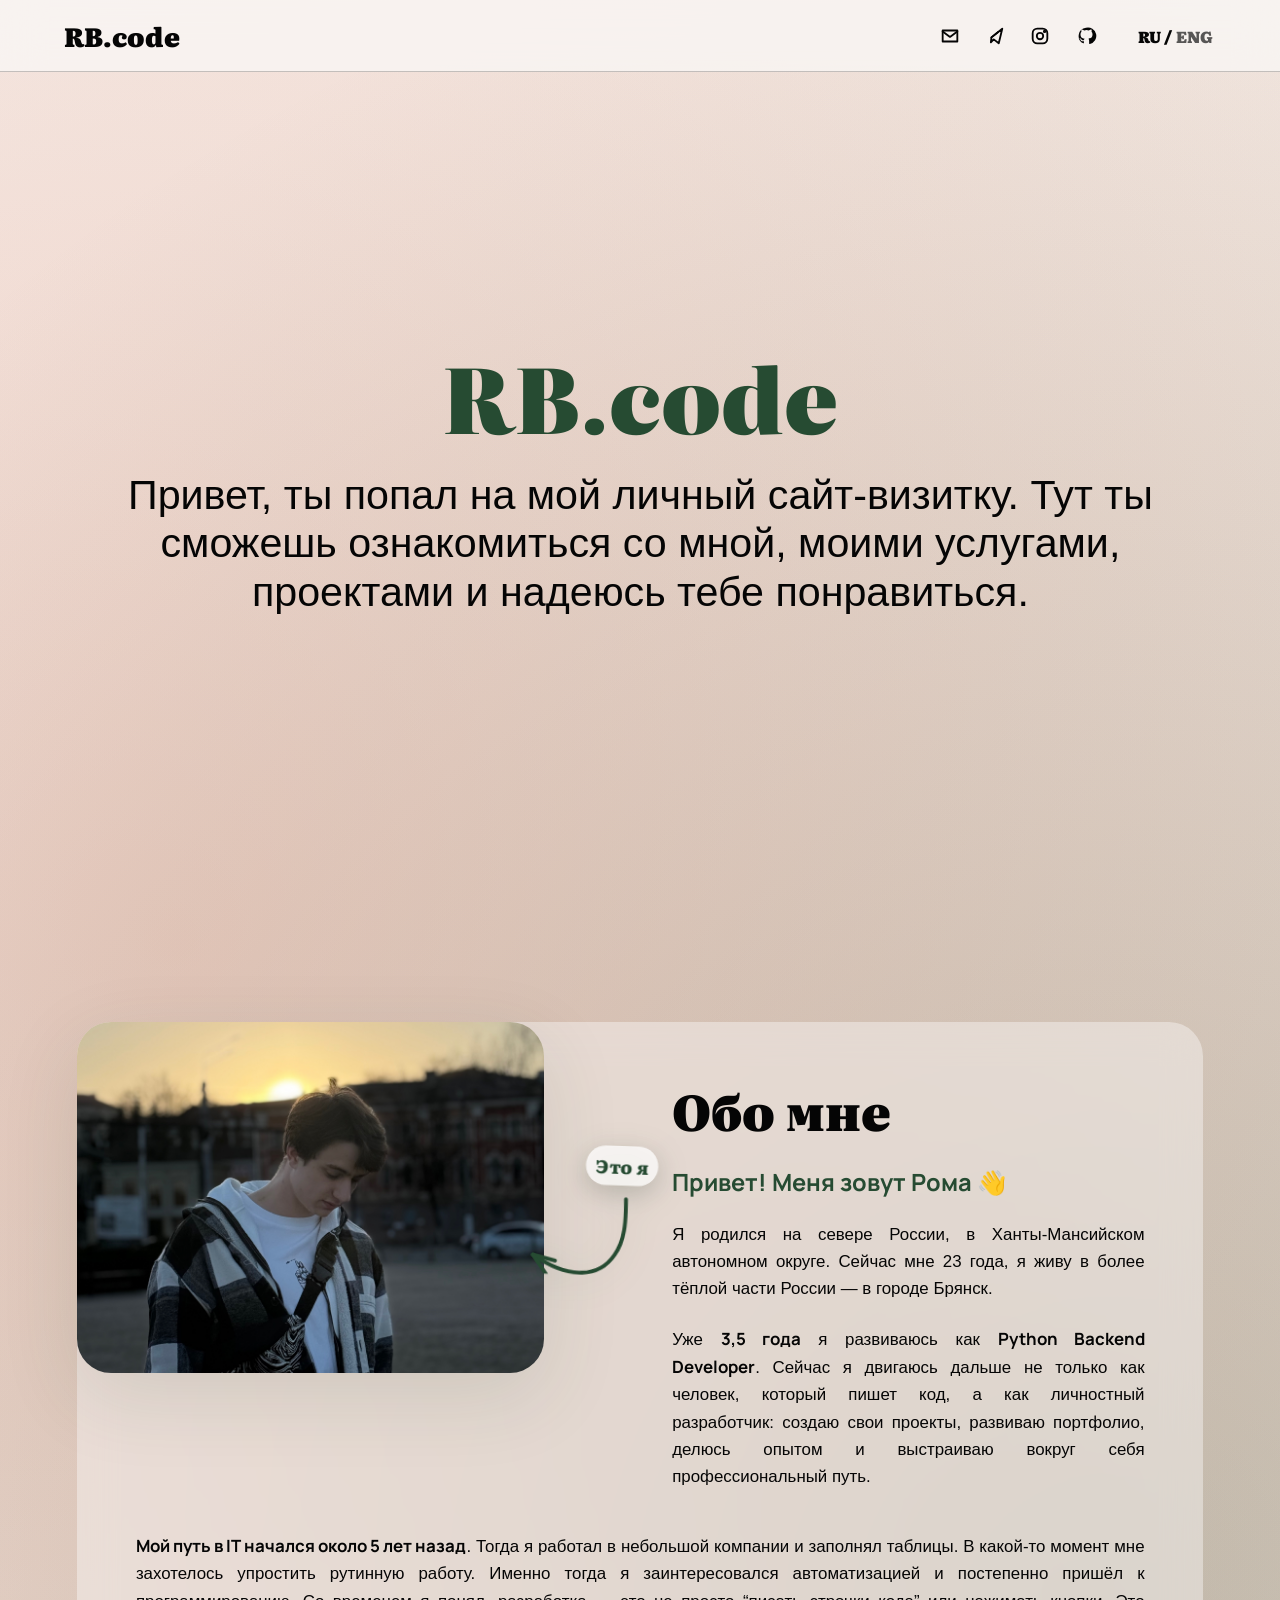
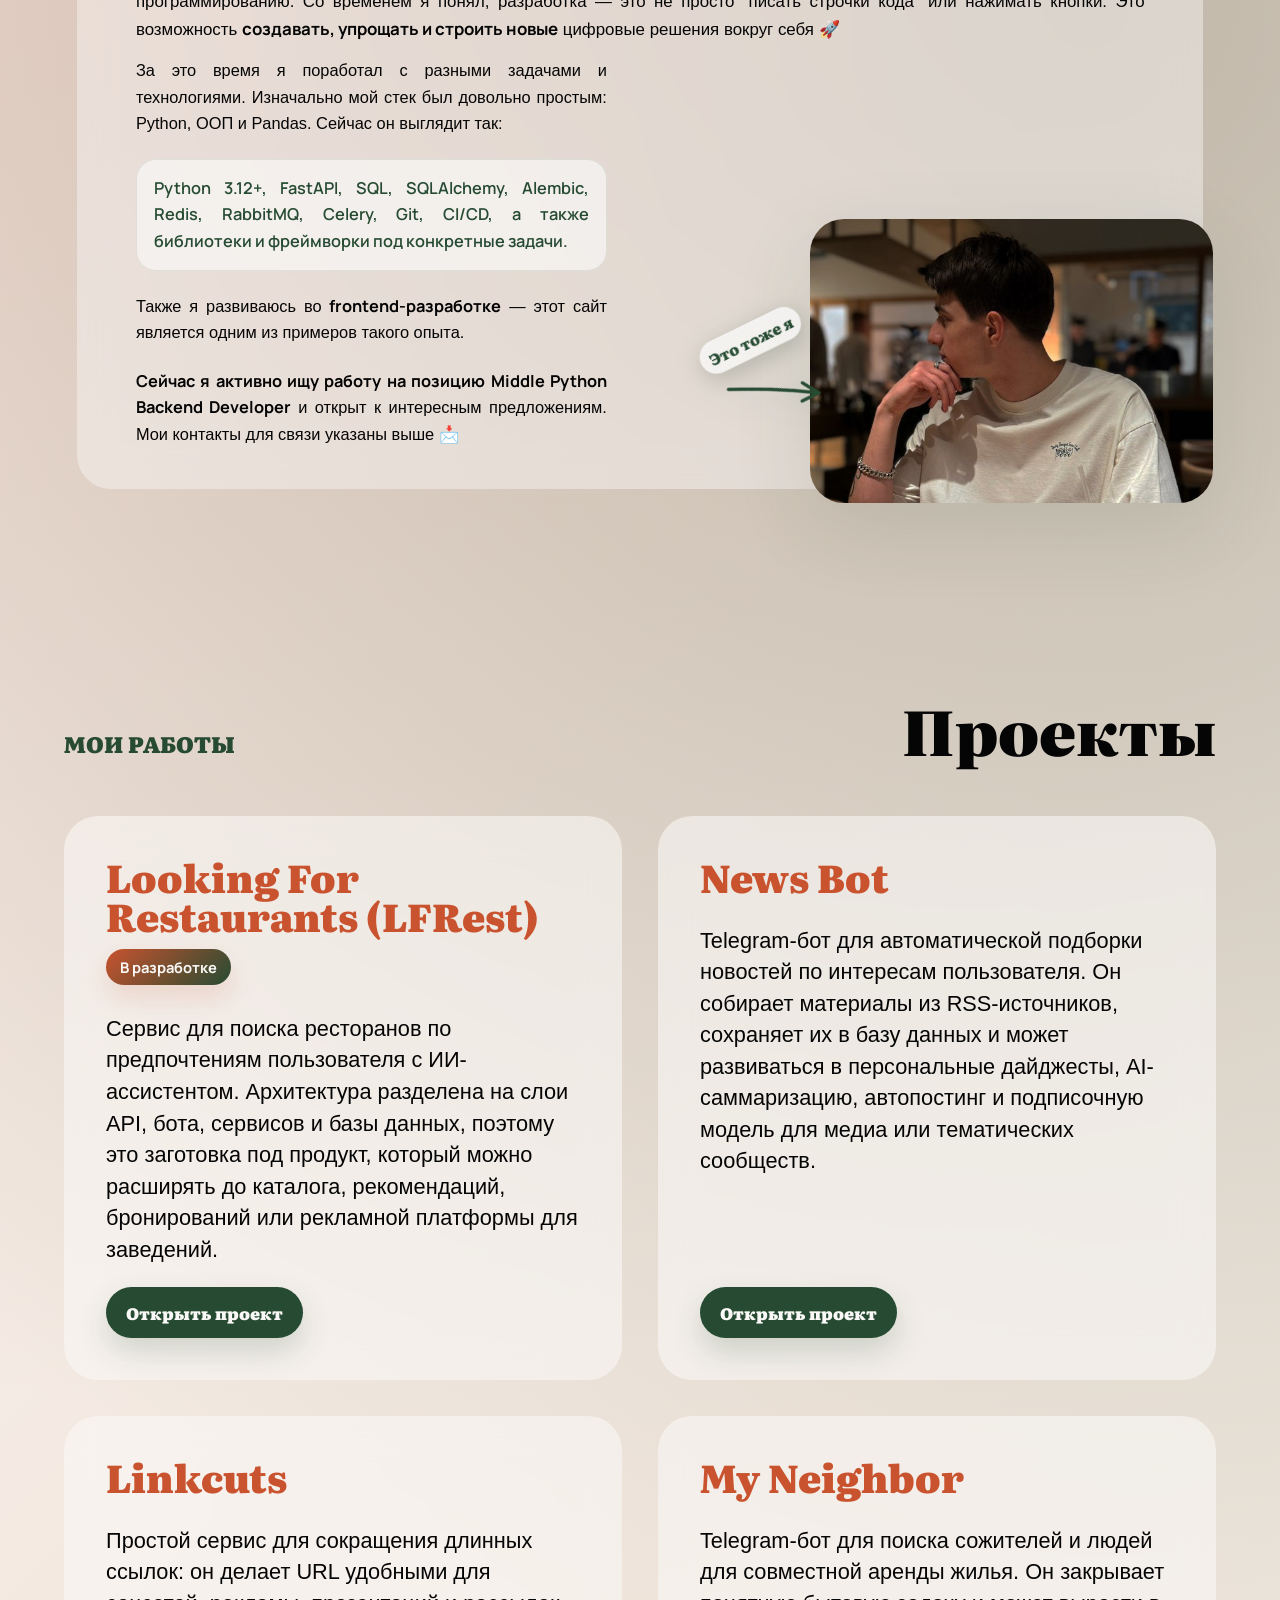
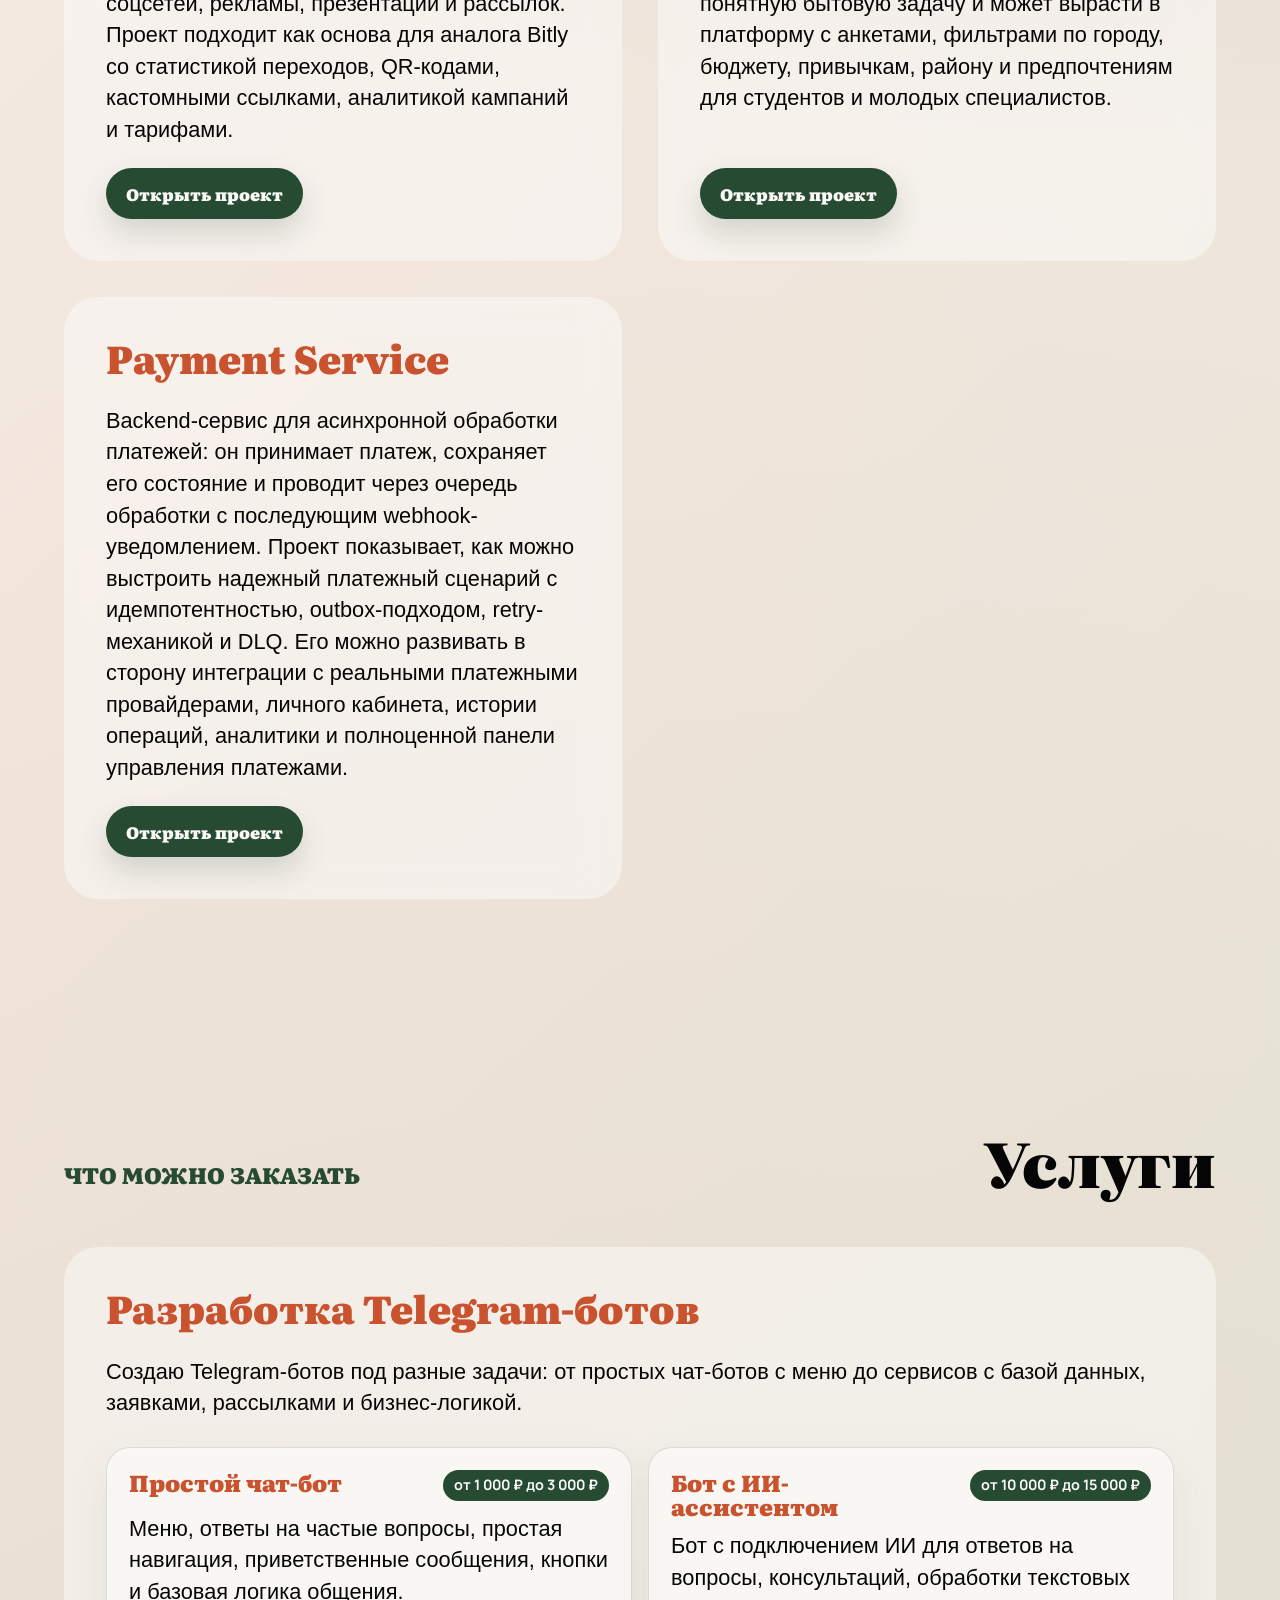
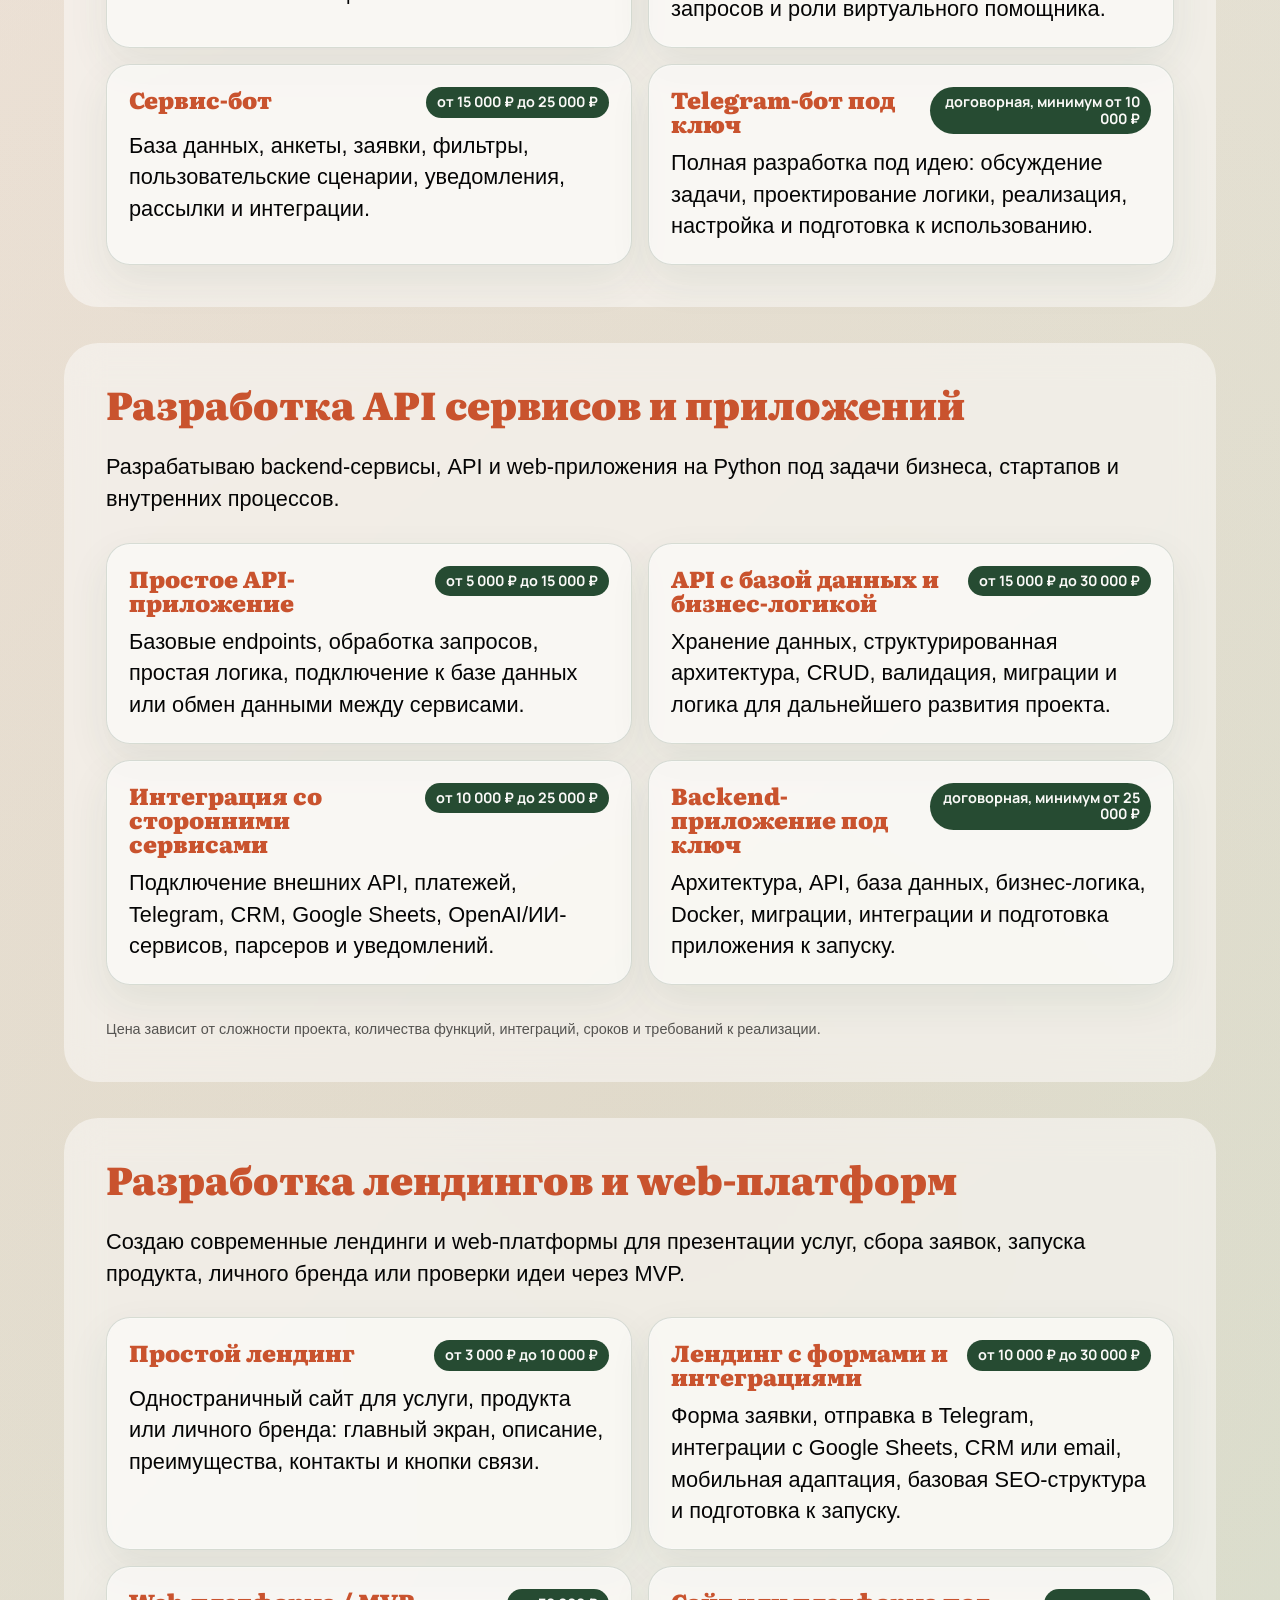
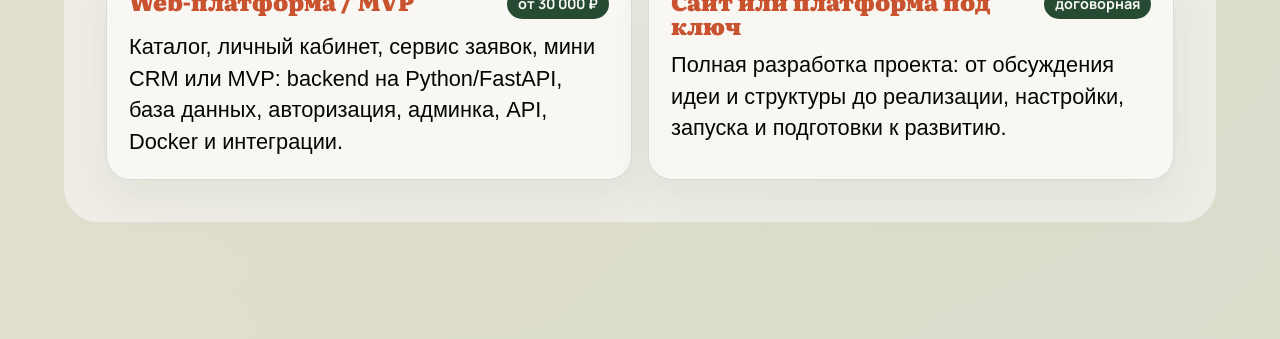
==== commit f078b274: "Add payment service project card" ====
--- a/app/index.html
+++ b/app/index.html
@@ -138,6 +138,11 @@
             <p data-i18n="projectFourText">Telegram-бот для поиска сожителей и людей для совместной аренды жилья. Он закрывает понятную бытовую задачу и может вырасти в платформу с анкетами, фильтрами по городу, бюджету, привычкам, району и предпочтениям для студентов и молодых специалистов.</p>
             <a href="https://github.com/Cloudy32/BotForNeigbhor" target="_blank" rel="noreferrer" data-i18n="projectLink">Открыть проект</a>
           </article>
+          <article class="soft-card project-card">
+            <h3 data-i18n="projectFiveTitle">Payment Service</h3>
+            <p data-i18n="projectFiveText">Backend-сервис для асинхронной обработки платежей: он принимает платеж, сохраняет его состояние и проводит через очередь обработки с последующим webhook-уведомлением. Проект показывает, как можно выстроить надежный платежный сценарий с идемпотентностью, outbox-подходом, retry-механикой и DLQ. Его можно развивать в сторону интеграции с реальными платежными провайдерами, личного кабинета, истории операций, аналитики и полноценной панели управления платежами.</p>
+            <a href="https://github.com/Cloudy32/Payment_service" target="_blank" rel="noreferrer" data-i18n="projectLink">Открыть проект</a>
+          </article>
         </div>
       </section>
 
@@ -255,7 +260,7 @@
       </section>
     </main>
 
-    <script src="static/js/main.js?v=18"></script>
+    <script src="static/js/main.js?v=21"></script>
   </body>
 </html>
 
@@ -314,3 +319,7 @@
 
 
 
+
+
+
+
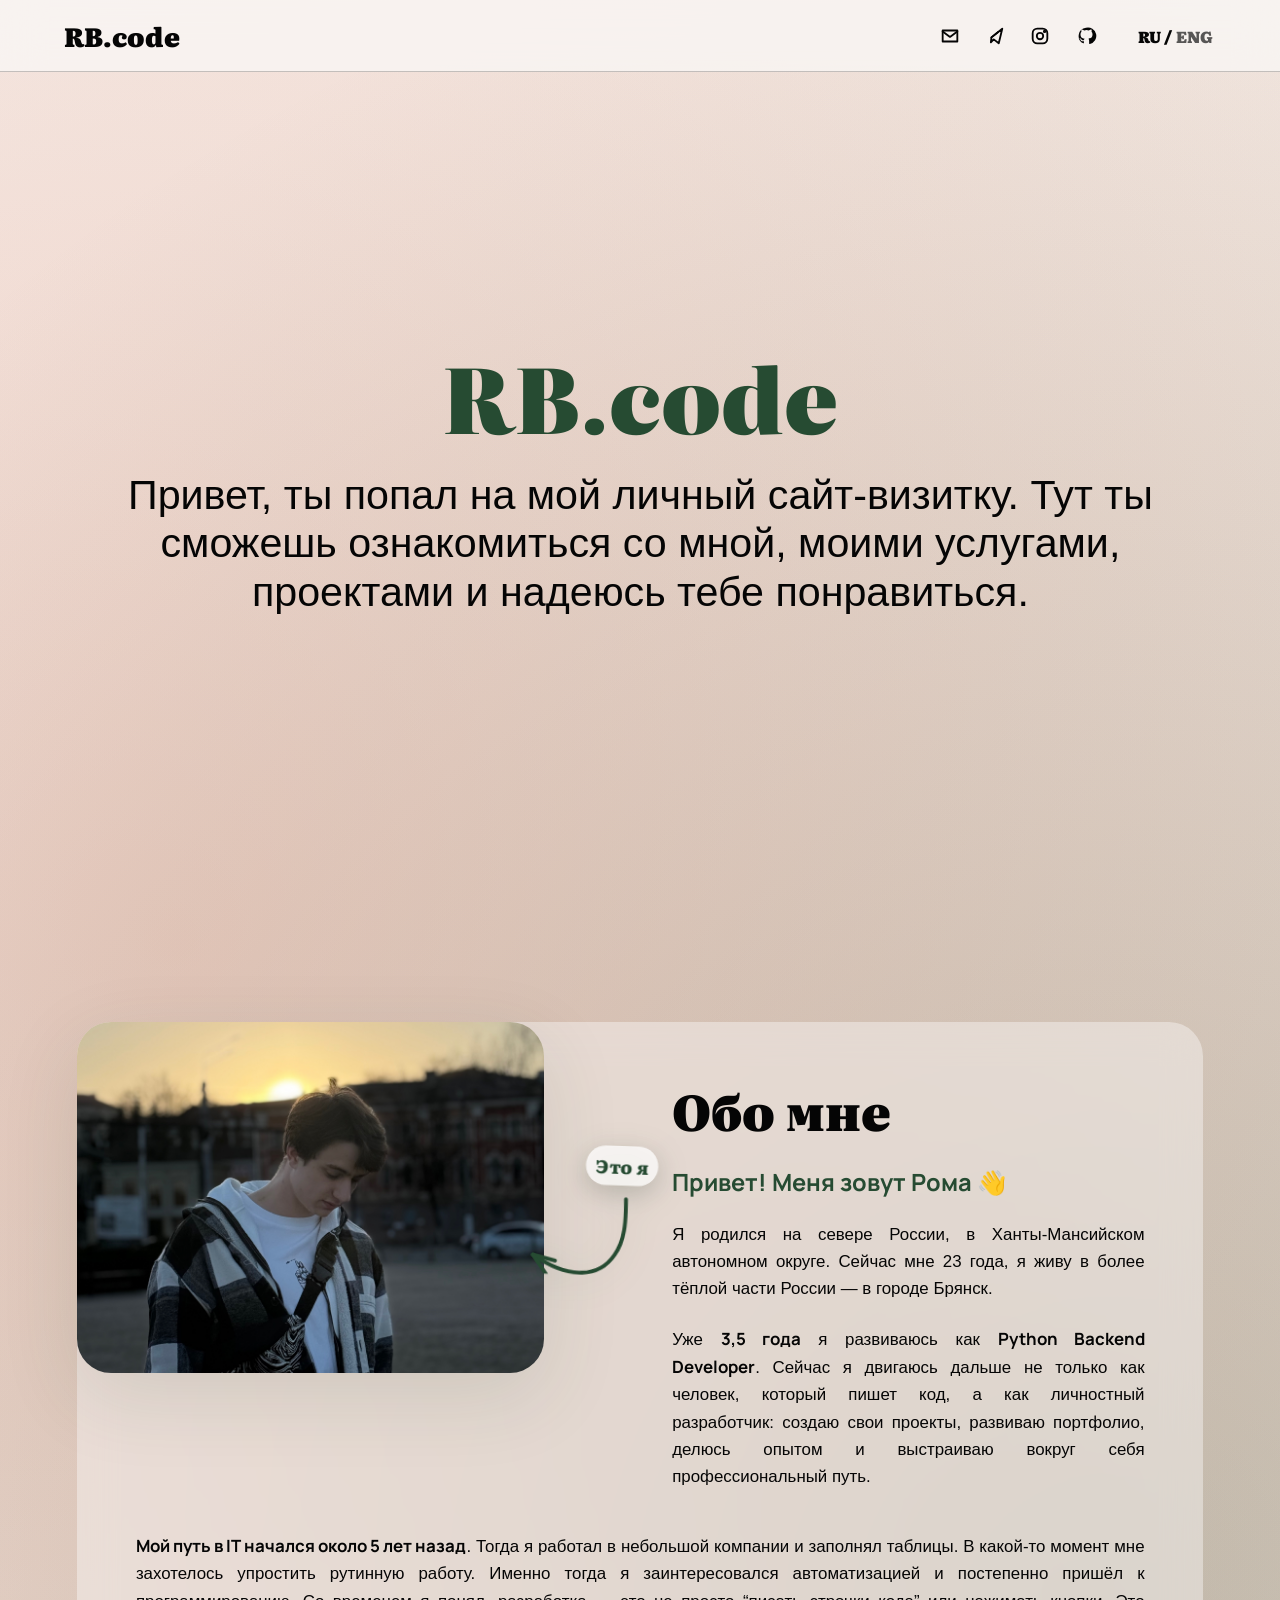
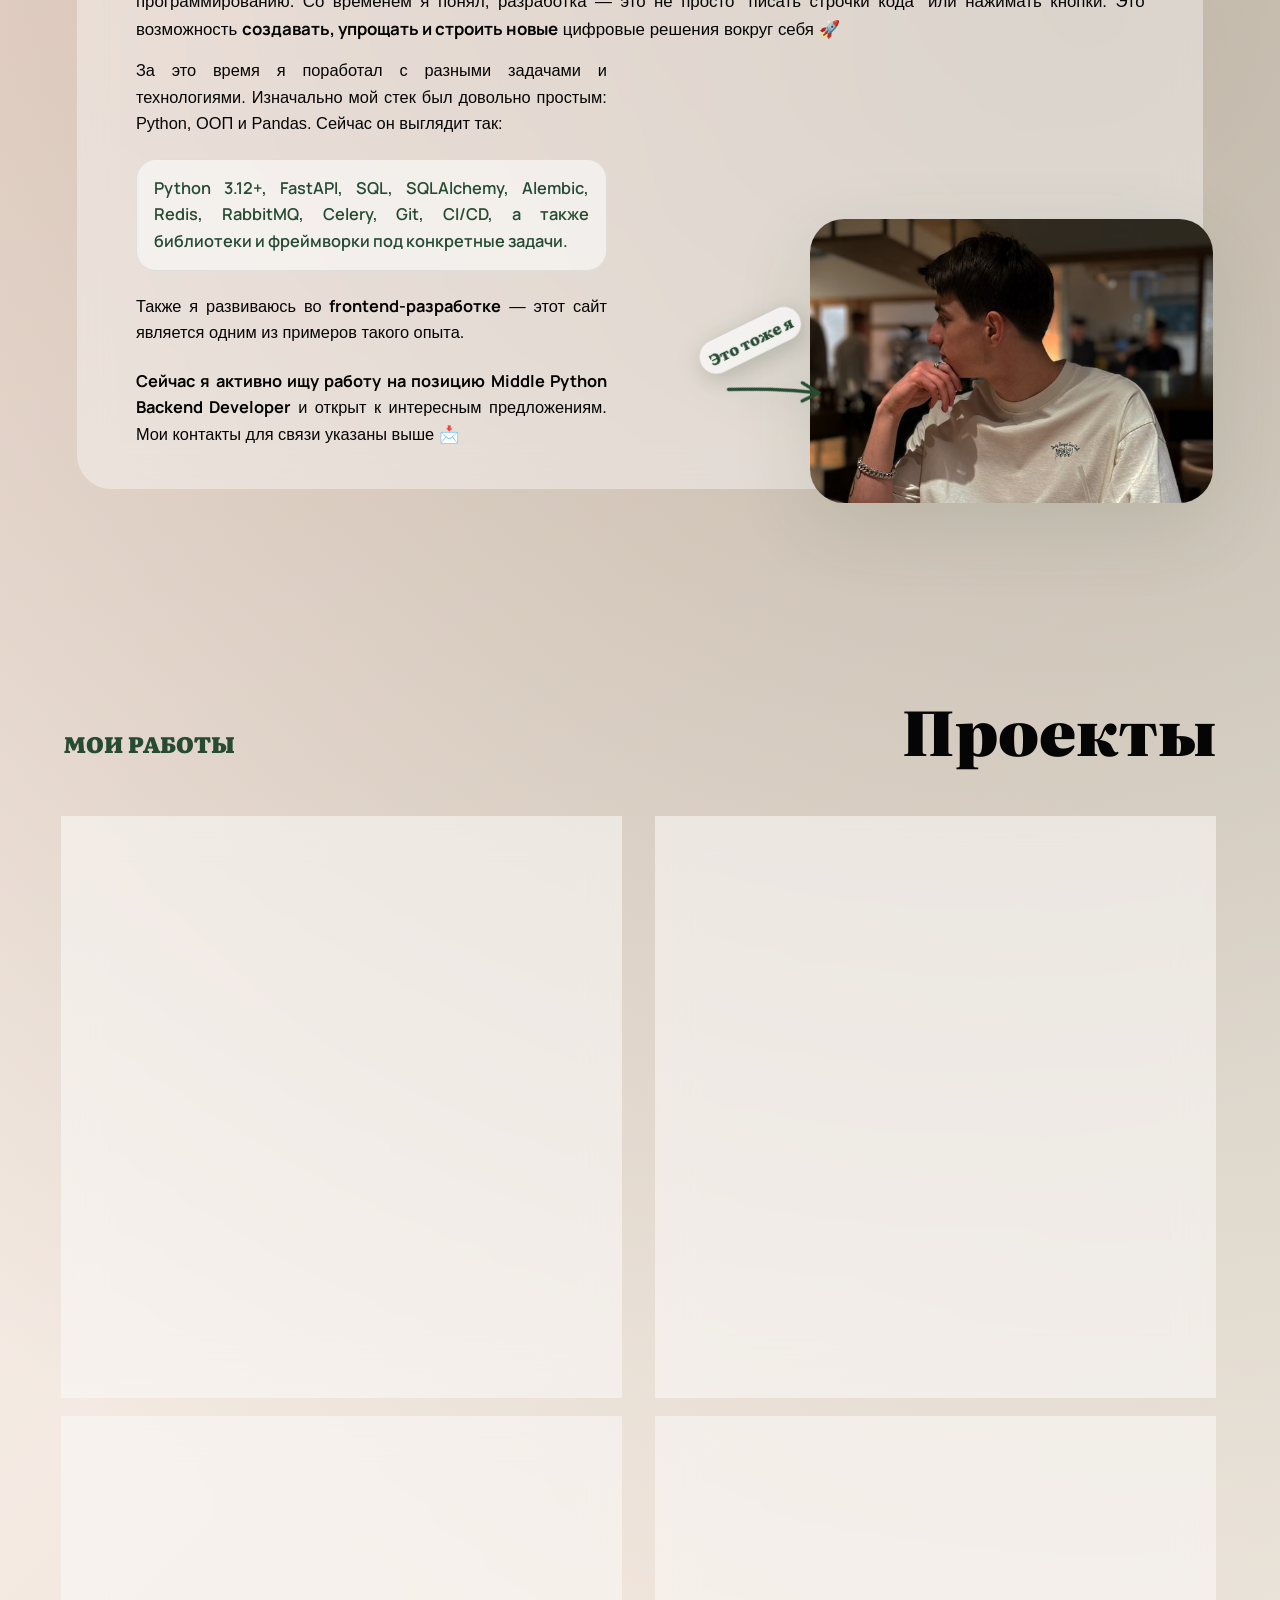
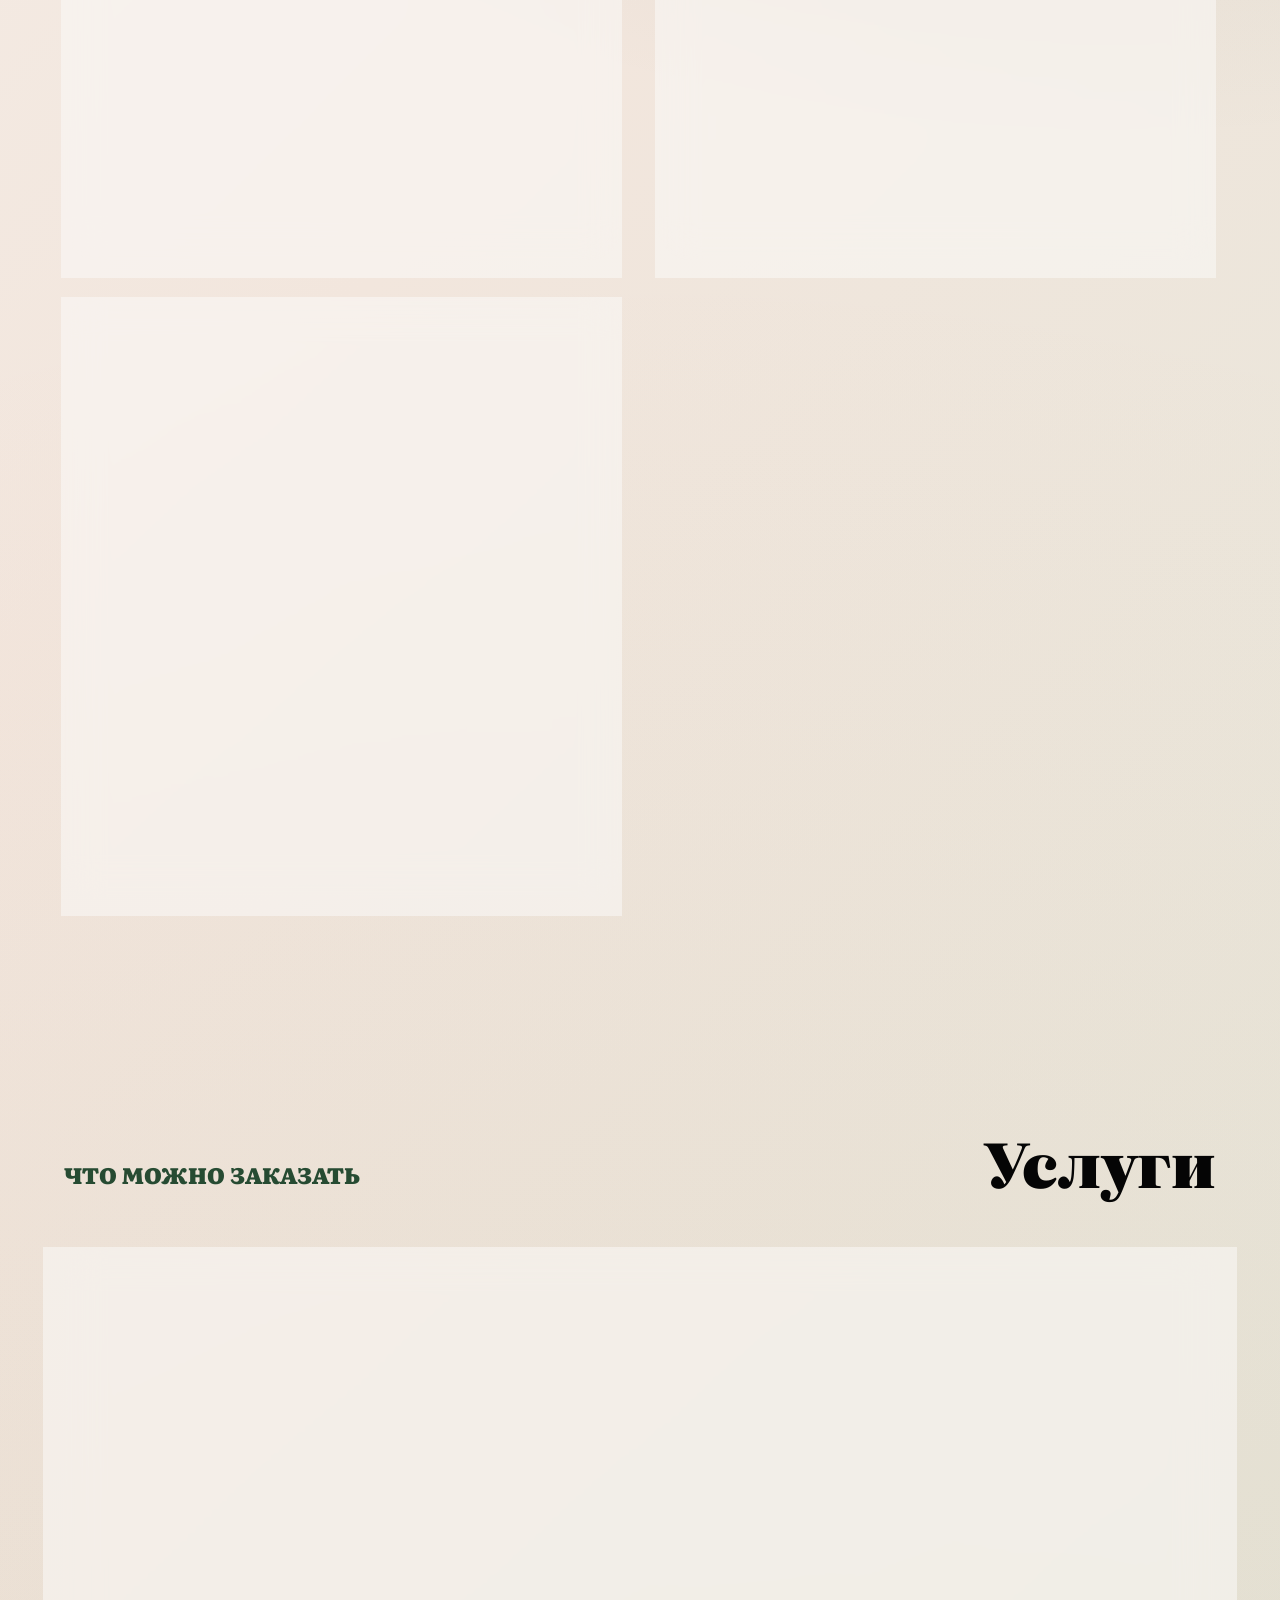
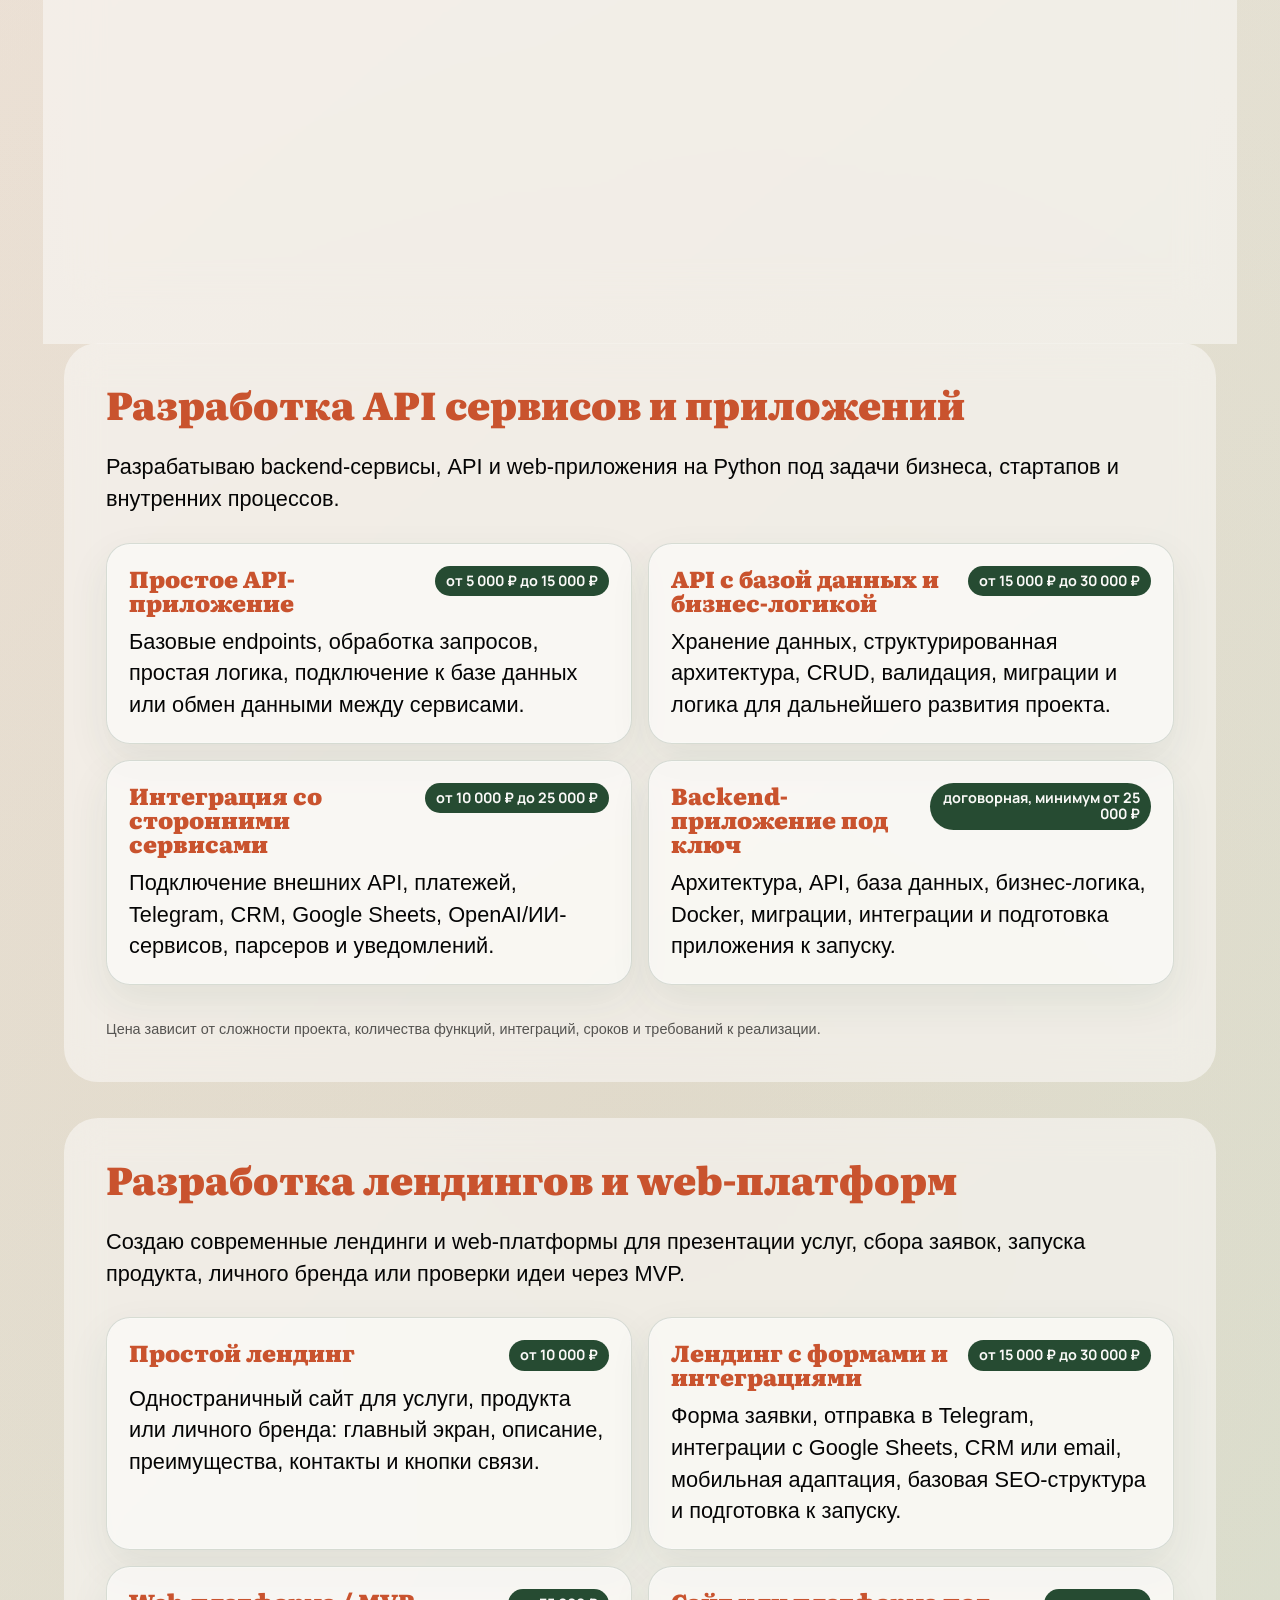
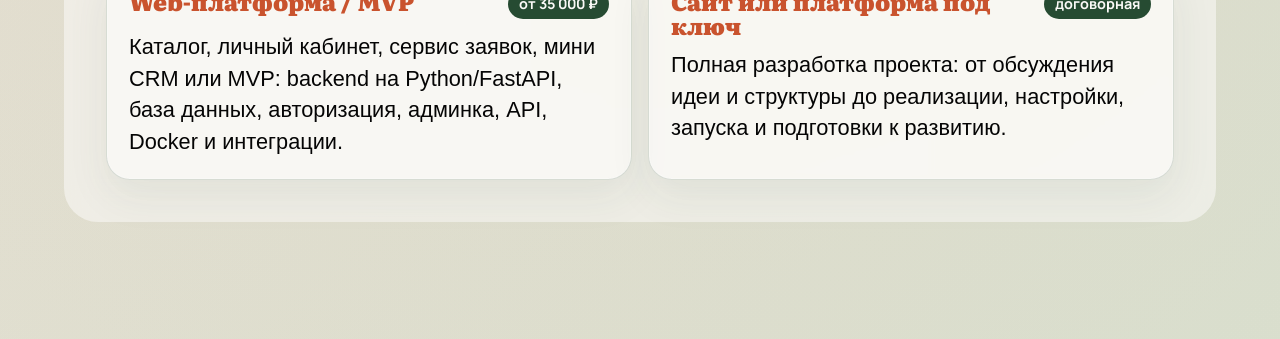
==== commit de4c519f: "Update landing service prices" ====
--- a/app/index.html
+++ b/app/index.html
@@ -1,4 +1,4 @@
-﻿<!doctype html>
+<!doctype html>
 <html lang="ru">
   <head>
     <meta charset="UTF-8" />
@@ -229,21 +229,21 @@
               <div class="service-option">
                 <div class="service-option-head">
                   <h4 data-i18n="serviceThreeOptionOneTitle">Простой лендинг</h4>
-                  <span data-i18n="serviceThreeOptionOnePrice">от 3 000 ₽ до 10 000 ₽</span>
+                  <span data-i18n="serviceThreeOptionOnePrice">от 10 000 ₽</span>
                 </div>
                 <p data-i18n="serviceThreeOptionOneText">Одностраничный сайт для услуги, продукта или личного бренда: главный экран, описание, преимущества, контакты и кнопки связи.</p>
               </div>
               <div class="service-option">
                 <div class="service-option-head">
                   <h4 data-i18n="serviceThreeOptionTwoTitle">Лендинг с формами и интеграциями</h4>
-                  <span data-i18n="serviceThreeOptionTwoPrice">от 10 000 ₽ до 30 000 ₽</span>
+                  <span data-i18n="serviceThreeOptionTwoPrice">от 15 000 ₽ до 30 000 ₽</span>
                 </div>
                 <p data-i18n="serviceThreeOptionTwoText">Форма заявки, отправка в Telegram, интеграции с Google Sheets, CRM или email, мобильная адаптация, базовая SEO-структура и подготовка к запуску.</p>
               </div>
               <div class="service-option">
                 <div class="service-option-head">
                   <h4 data-i18n="serviceThreeOptionThreeTitle">Web-платформа / MVP</h4>
-                  <span data-i18n="serviceThreeOptionThreePrice">от 30 000 ₽</span>
+                  <span data-i18n="serviceThreeOptionThreePrice">от 35 000 ₽</span>
                 </div>
                 <p data-i18n="serviceThreeOptionThreeText">Каталог, личный кабинет, сервис заявок, мини CRM или MVP: backend на Python/FastAPI, база данных, авторизация, админка, API, Docker и интеграции.</p>
               </div>
@@ -260,66 +260,6 @@
       </section>
     </main>
 
-    <script src="static/js/main.js?v=21"></script>
+    <script src="static/js/main.js?v=22"></script>
   </body>
 </html>
-
-
-
-
-
-
-
-
-
-
-
-
-
-
-
-
-
-
-
-
-
-
-
-
-
-
-
-
-
-
-
-
-
-
-
-
-
-
-
-
-
-
-
-
-
-
-
-
-
-
-
-
-
-
-
-
-
-
-
-
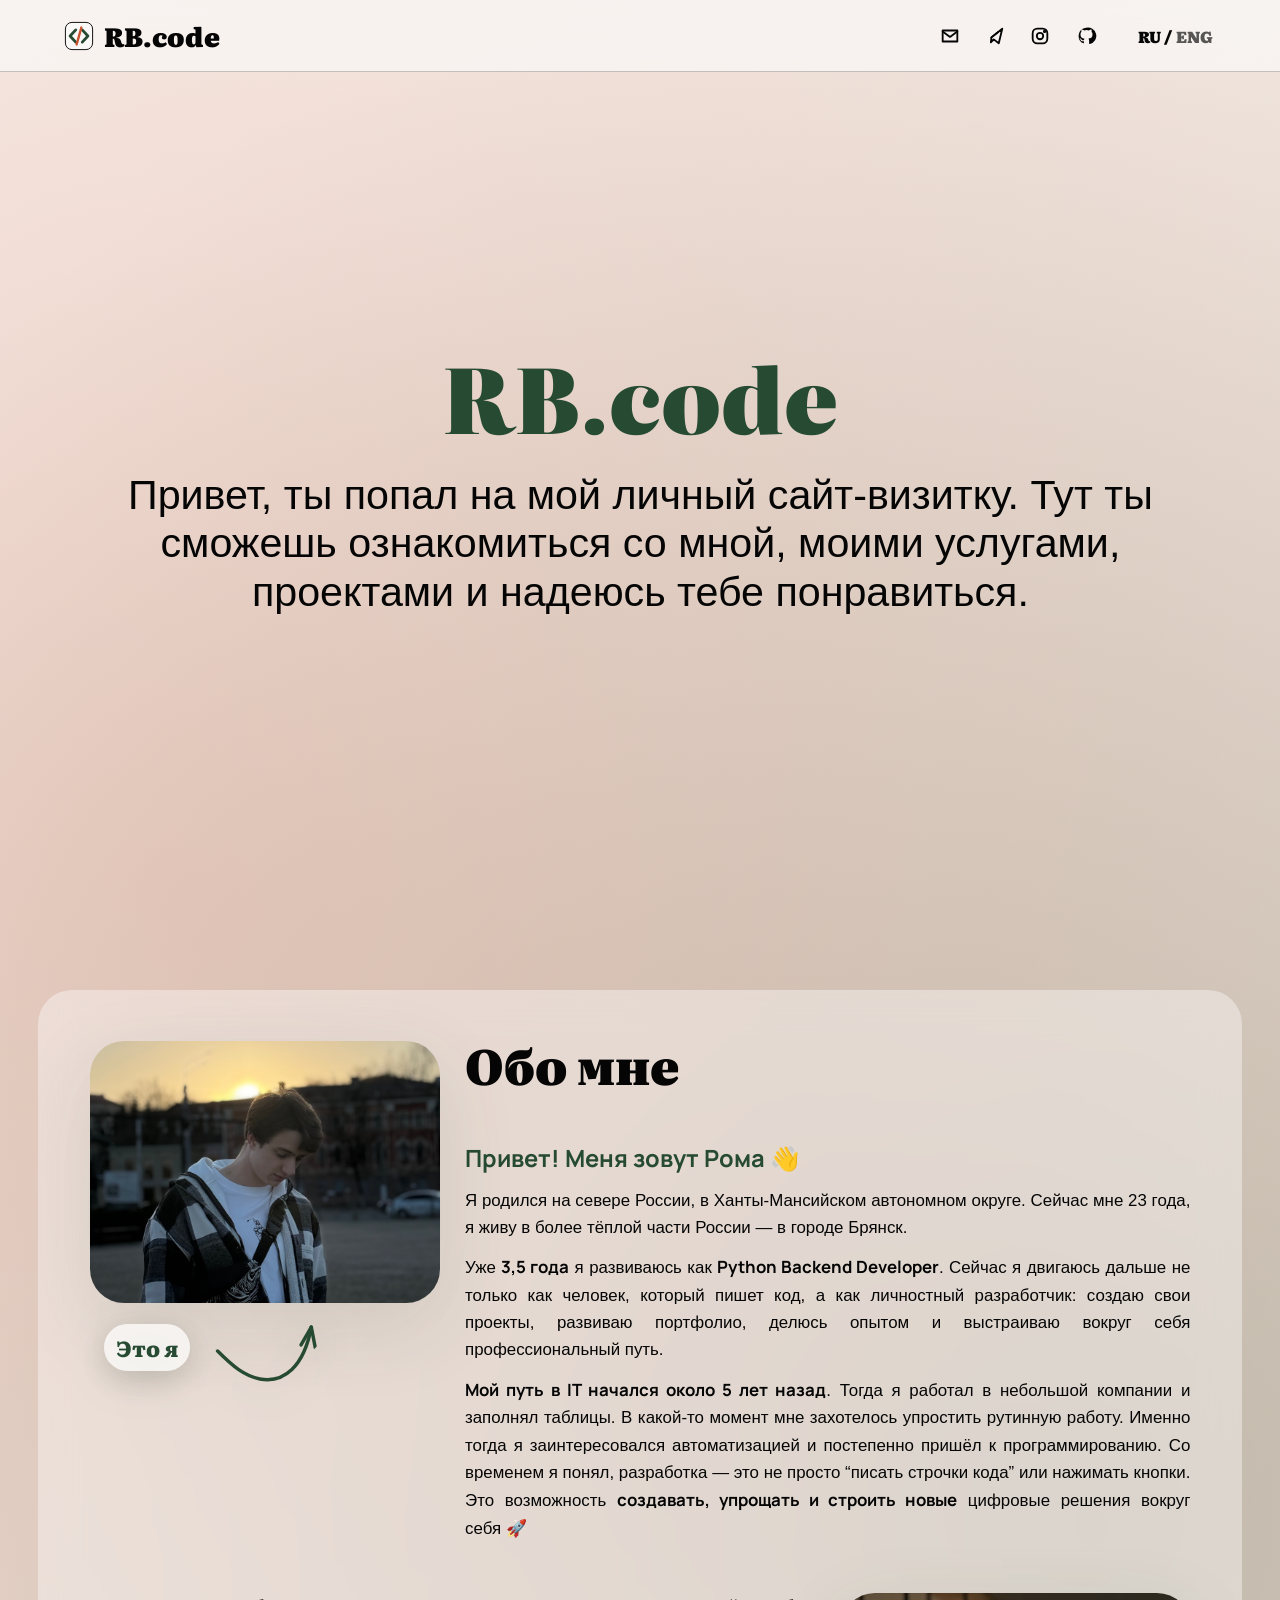
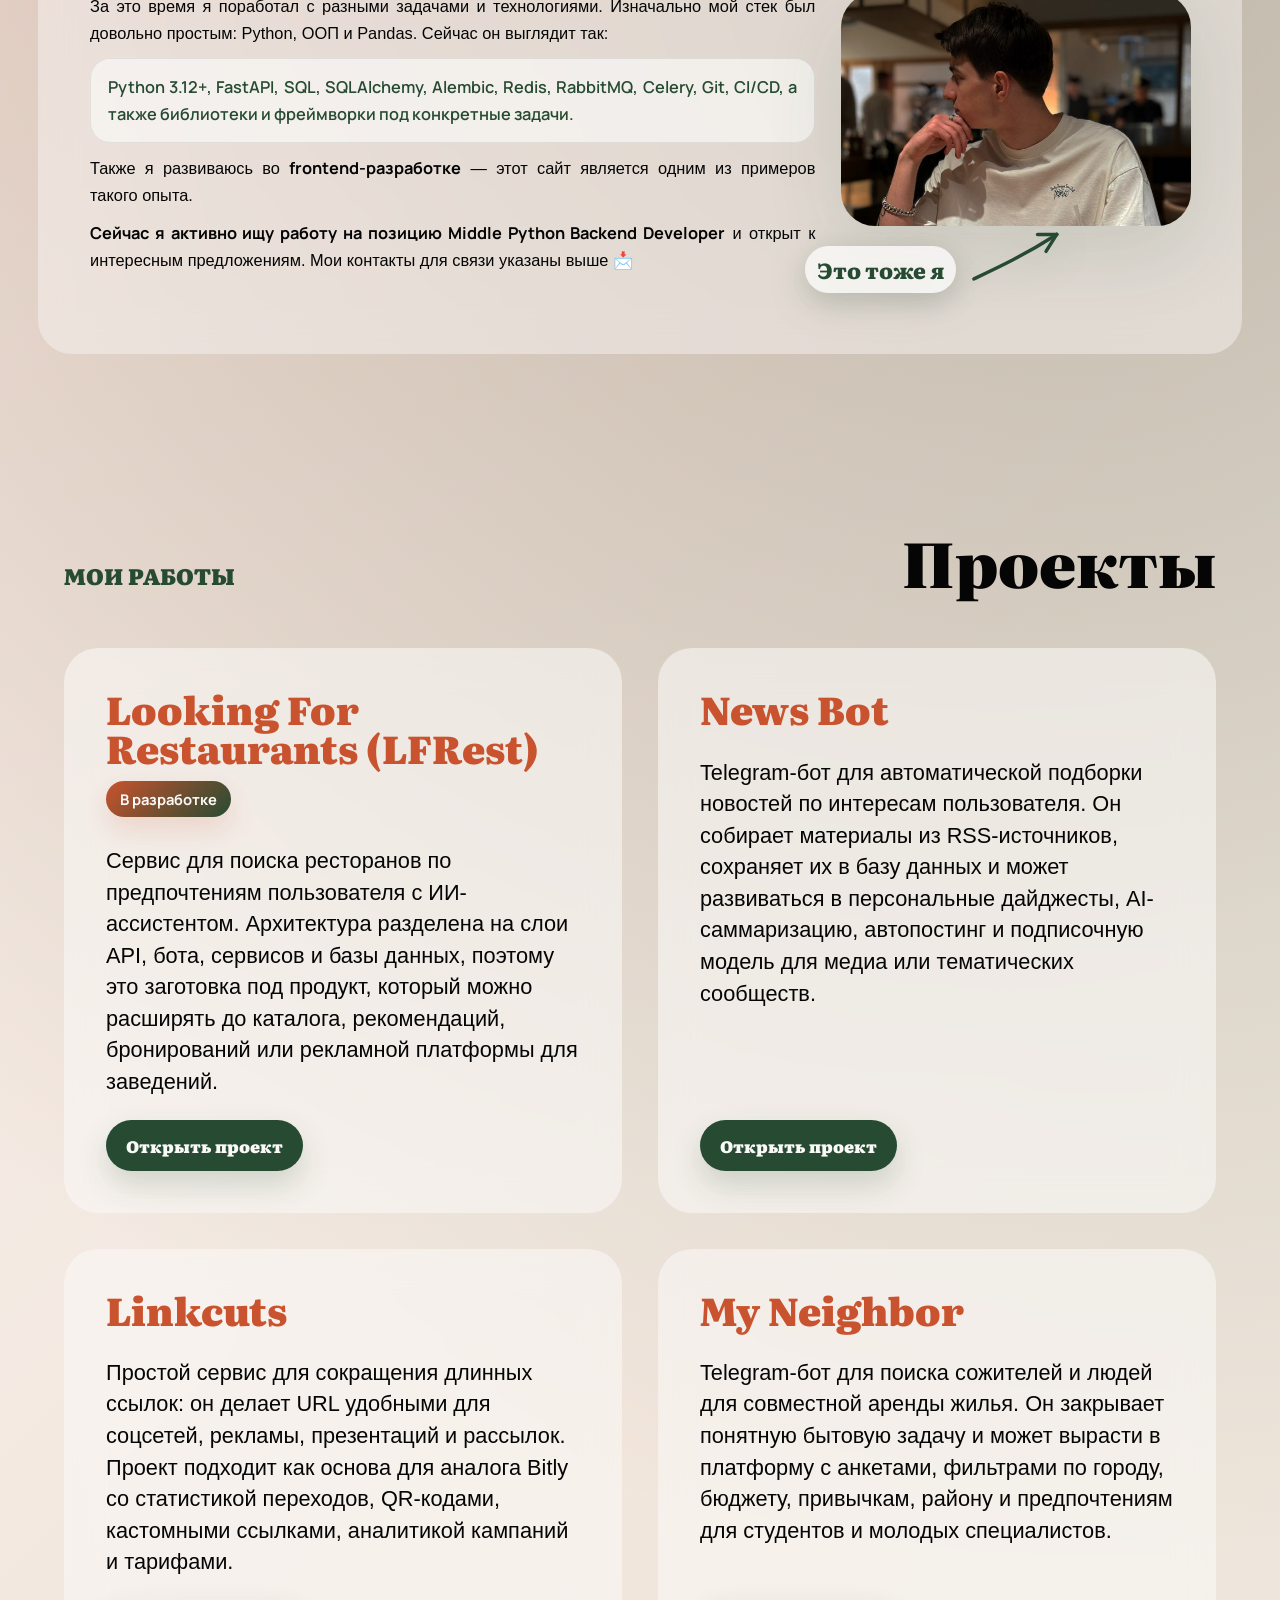
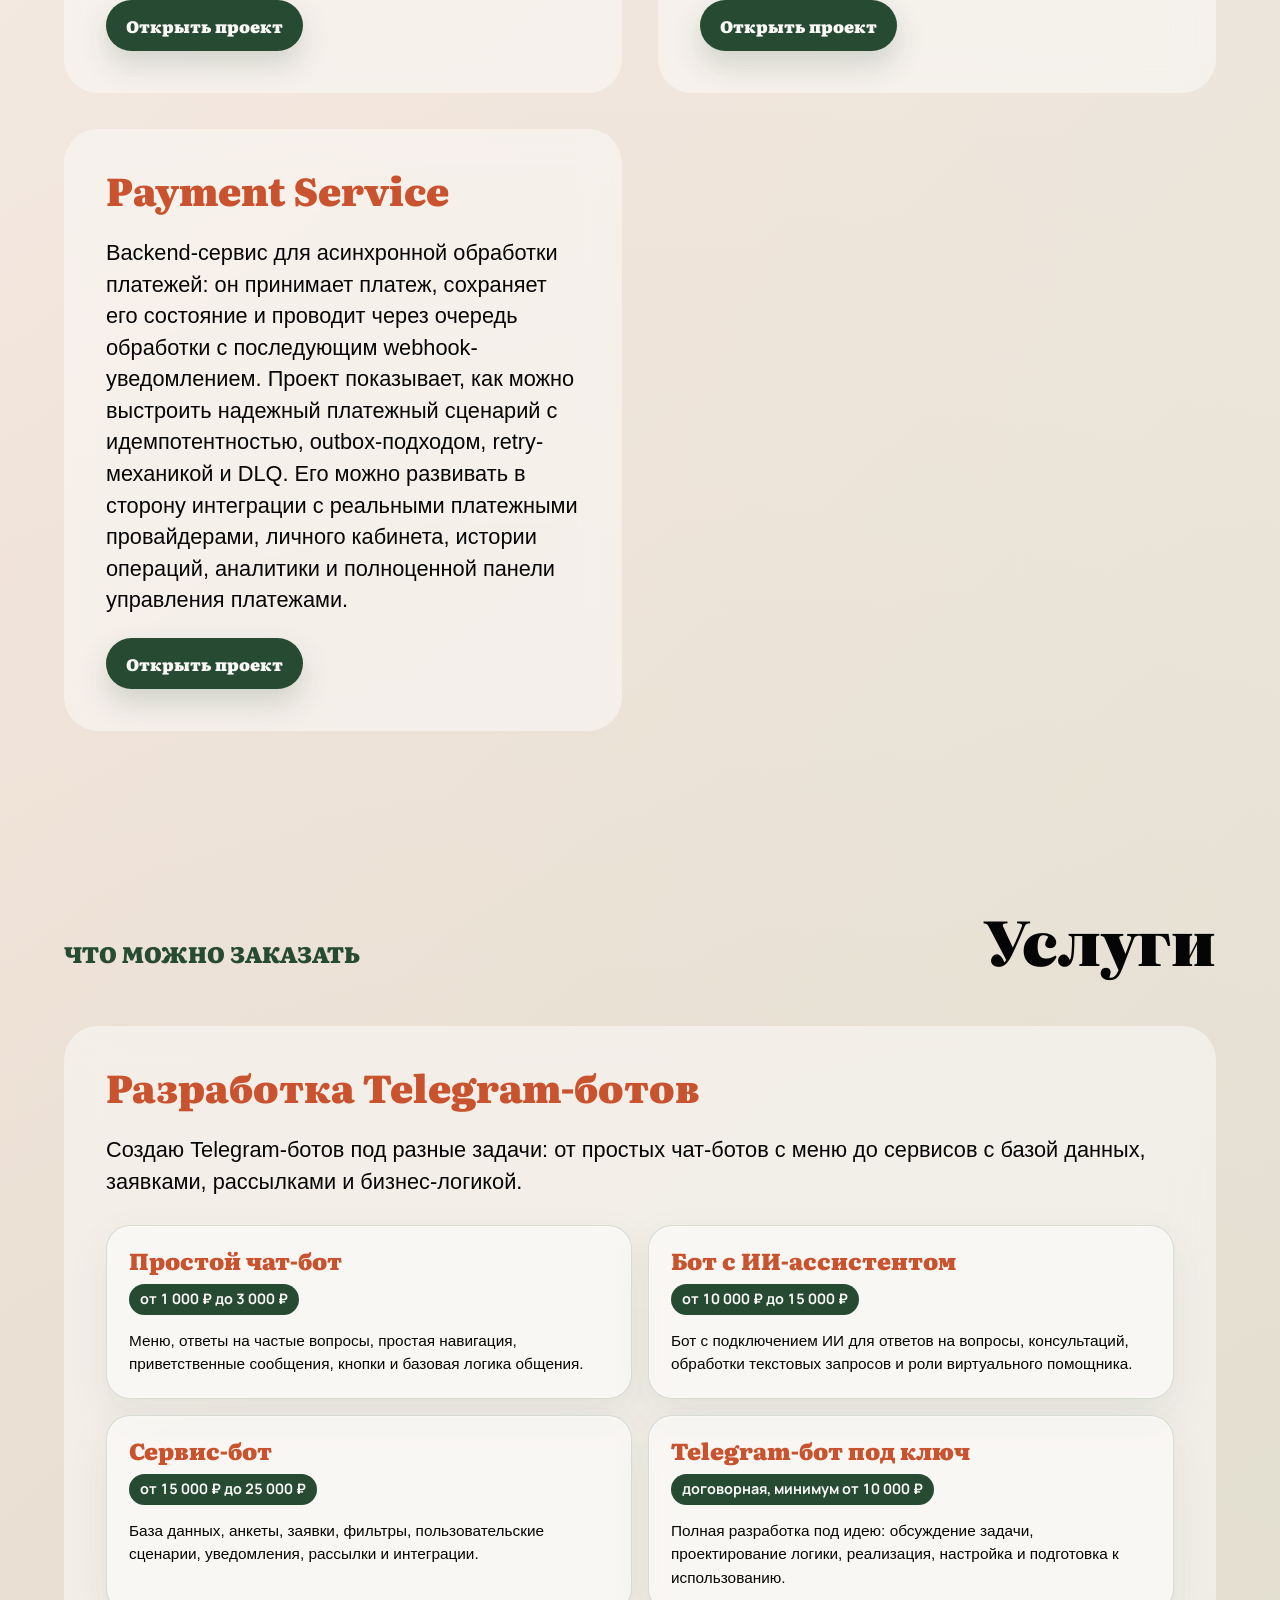
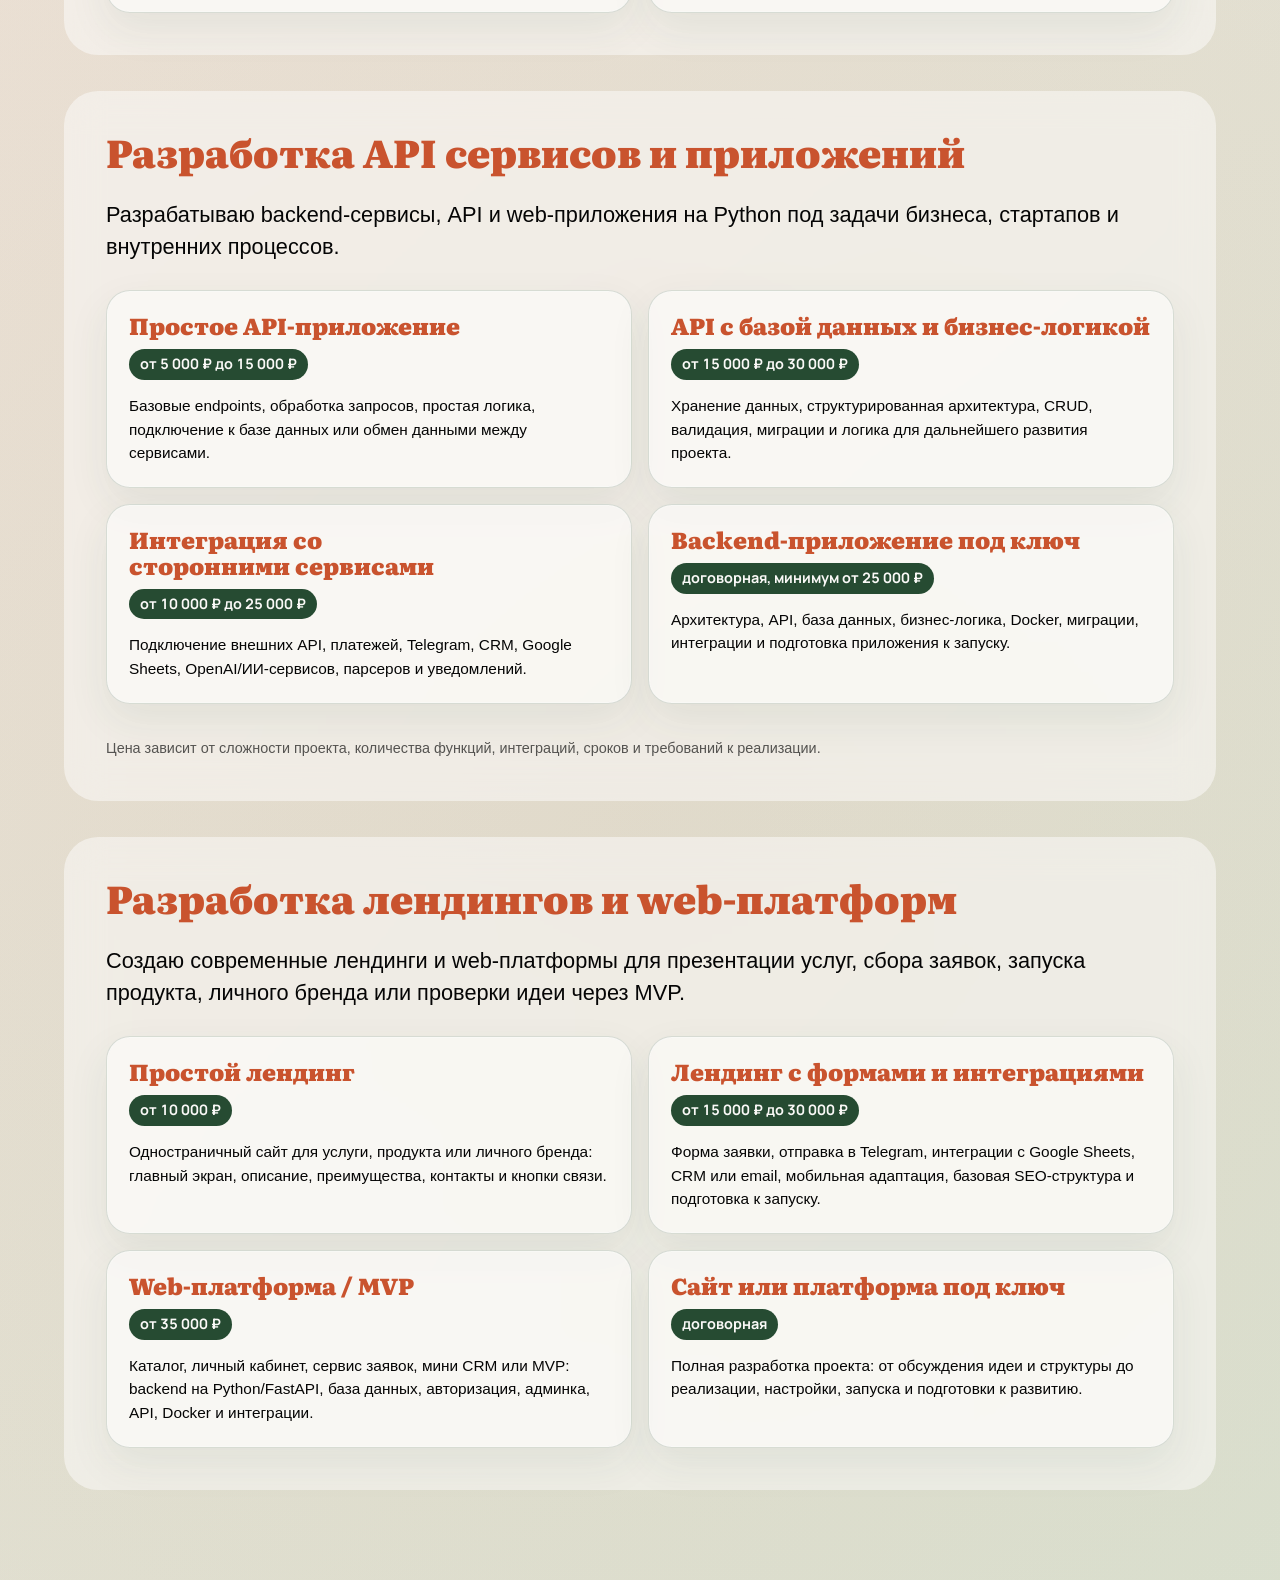
==== commit 5e243acd: "Improve responsive layout and deployment security" ====
--- a/app/index.html
+++ b/app/index.html
@@ -3,18 +3,23 @@
   <head>
     <meta charset="UTF-8" />
     <meta name="viewport" content="width=device-width, initial-scale=1.0" />
+    <meta name="theme-color" content="#faf9f7" />
     <title>RB.code</title>
+    <link rel="icon" type="image/svg+xml" href="static/images/favicon.svg" />
     <link rel="preconnect" href="https://fonts.googleapis.com" />
     <link rel="preconnect" href="https://fonts.gstatic.com" crossorigin />
     <link
       href="https://fonts.googleapis.com/css2?family=Literata:opsz,wght@7..72,600;7..72,700;7..72,800&family=Manrope:wght@400;500;600;700&display=swap"
       rel="stylesheet"
     />
-    <link rel="stylesheet" href="static/css/style.css?v=65" />
+    <link rel="stylesheet" href="static/css/style.css?v=75" />
   </head>
   <body>
     <header class="site-header" aria-label="Верхняя панель">
-      <a class="site-name" href="#intro" data-i18n="brand" aria-label="На начало страницы">RB.code</a>
+      <a class="site-name" href="#intro" aria-label="На начало страницы">
+        <img class="site-name-logo" src="static/images/favicon.svg" alt="" aria-hidden="true" />
+        <span data-i18n="brand">RB.code</span>
+      </a>
 
       <nav class="social-nav" aria-label="Контакты">
         <button class="social-link email-trigger" type="button" data-email="r.bondar29@gmail.com" aria-label="Показать почту">
@@ -75,16 +80,16 @@
           </div>
         </div>
 
-        <article class="about-copy reveal-from-right">
-          <h2 data-i18n="aboutTitle">Обо мне</h2>
+        <article class="about-copy">
+          <h2 class="reveal-from-right" data-i18n="aboutTitle">Обо мне</h2>
           <div class="about-text">
-            <div class="about-text-main">
+            <div class="about-text-main reveal-from-right">
               <p class="about-lead" data-i18n="aboutIntro">Привет! Меня зовут Рома 👋</p>
               <p data-i18n="aboutOrigin">Я родился на севере России, в Ханты-Мансийском автономном округе. Сейчас мне 23 года, я живу в более тёплой части России — в городе Брянск.</p>
               <p data-i18n="aboutDeveloperPath">Уже <strong>3,5 года</strong> я развиваюсь как <strong>Python Backend Developer</strong>. Сейчас я двигаюсь дальше не только как человек, который пишет код, а как личностный разработчик: создаю свои проекты, развиваю портфолио, делюсь опытом и выстраиваю вокруг себя профессиональный путь.</p>
               <p data-i18n="aboutStart"><strong>Мой путь в IT начался около 5 лет назад</strong>. Тогда я работал в небольшой компании и заполнял таблицы. В какой-то момент мне захотелось упростить рутинную работу. Именно тогда я заинтересовался автоматизацией и постепенно пришёл к программированию. Со временем я понял, разработка — это не просто “писать строчки кода” или нажимать кнопки. Это возможность <strong>создавать, упрощать и строить новые</strong> цифровые решения вокруг себя 🚀</p>
             </div>
-            <div class="about-text-under">
+            <div class="about-text-under reveal-from-left">
               
               <p data-i18n="aboutStackIntro">За это время я поработал с разными задачами и технологиями. Изначально мой стек был довольно простым: Python, ООП и Pandas. Сейчас он выглядит так:</p>
               <p class="about-stack" data-i18n="aboutStack">Python 3.12+, FastAPI, SQL, SQLAlchemy, Alembic, Redis, RabbitMQ, Celery, Git, CI/CD, а также библиотеки и фреймворки под конкретные задачи.</p>
@@ -95,7 +100,7 @@
           </div>
         </article>
 
-        <div class="photo-panel photo-panel-secondary reveal-from-left">
+        <div class="photo-panel photo-panel-secondary reveal-from-right">
           <img src="static/images/profile/my_photo_2.jpg" alt="Мое фото №2" />
           <div class="photo-callout photo-callout-right" aria-hidden="true">
             <span>Это тоже я</span>
@@ -260,6 +265,6 @@
       </section>
     </main>
 
-    <script src="static/js/main.js?v=22"></script>
+    <script src="static/js/main.js?v=23"></script>
   </body>
 </html>
--- a/app/static/css/style.css
+++ b/app/static/css/style.css
@@ -53,6 +53,17 @@
   font: inherit;
 }
 
+a:focus-visible,
+button:focus-visible {
+  outline: 3px solid var(--rust);
+  outline-offset: 4px;
+}
+
+.about-section,
+.work-section {
+  scroll-margin-top: 86px;
+}
+
 .site-header {
   position: fixed;
   top: 0;
@@ -60,7 +71,7 @@
   right: 0;
   z-index: 20;
   display: grid;
-  grid-template-columns: minmax(160px, 1fr) auto auto;
+  grid-template-columns: minmax(0, 1fr) auto auto;
   gap: clamp(12px, 3vw, 34px);
   align-items: center;
   min-height: 72px;
@@ -71,7 +82,11 @@
 }
 
 .site-name {
+  display: inline-flex;
+  align-items: center;
+  gap: 10px;
   width: max-content;
+  max-width: 100%;
   opacity: 0;
   transform: translateY(-10px);
   transition: opacity 220ms ease, transform 220ms ease;
@@ -79,6 +94,19 @@
   font-family: "Literata", Georgia, "Times New Roman", serif;
   font-style: normal;
   font-weight: 900;
+}
+
+.site-name-logo {
+  width: 30px;
+  height: 30px;
+  flex: 0 0 auto;
+  border-radius: 8px;
+}
+
+.site-name span {
+  overflow: hidden;
+  text-overflow: ellipsis;
+  white-space: nowrap;
 }
 
 .site-header.is-scrolled .site-name {
@@ -234,59 +262,45 @@
 
 .about-section {
   position: relative;
-  display: block;
-  min-height: 100vh;
-  padding: clamp(108px, 13.5vh, 140px) clamp(30px, 6vw, 86px) clamp(52px, 7.5vw, 96px);
-}
-
-.photo-panel,
-.about-copy {
-  border-radius: 34px;
-  background: transparent;
-}
-
-.photo-panel {
-  position: relative;
   display: grid;
-  place-items: center;
-  min-height: 0;
-  overflow: visible;
-}
-
-.photo-panel-primary {
-  position: absolute;
-  top: clamp(108px, 13.5vh, 140px);
-  left: clamp(30px, 6vw, 86px);
-  z-index: 2;
-  width: min(36.5vw, 490px);
-  height: min(39vh, 405px);
-}
-
-.photo-panel-secondary {
-  position: absolute;
-  right: clamp(38px, 5.2vw, 86px);
-  bottom: calc(clamp(72px, 7vw, 104px) - 8px);
-  z-index: 2;
-  width: min(31.5vw, 460px);
-  height: min(31.5vh, 305px);
-}
-
-.about-copy {
-  --about-side-space: clamp(34px, 4.6vw, 66px);
-  --about-photo-column: min(36.5vw, 490px);
-  --about-photo-gap: clamp(40px, 5.4vw, 76px);
-  display: flex;
-  min-height: calc(100vh - clamp(108px, 13.5vh, 140px) - clamp(52px, 7.5vw, 96px));
-  flex-direction: column;
-  justify-content: flex-start;
-  padding:
-    clamp(34px, 5vw, 64px)
-    var(--about-side-space)
-    clamp(32px, 4.6vh, 64px)
-    var(--about-side-space);
+  width: calc(100% - clamp(32px, 6vw, 96px));
+  max-width: 1760px;
+  margin: clamp(72px, 10vh, 112px) auto clamp(52px, 7vw, 92px);
+  padding: clamp(28px, 4vw, 58px);
+  grid-template-columns: repeat(12, minmax(0, 1fr));
+  gap: clamp(28px, 4vw, 58px) clamp(16px, 2vw, 30px);
+  overflow: hidden;
   border-radius: 34px;
   background: rgba(250, 249, 247, 0.44);
   backdrop-filter: blur(18px);
+}
+
+.photo-panel {
+  position: relative;
+  z-index: 2;
+  min-width: 0;
+  overflow: visible;
+}
+
+.photo-panel-primary {
+  grid-column: 1 / 5;
+  grid-row: 1;
+  align-self: start;
+  aspect-ratio: 4 / 3;
+  margin-bottom: 78px;
+}
+
+.photo-panel-secondary {
+  grid-column: 9 / 13;
+  grid-row: 2;
+  align-self: end;
+  aspect-ratio: 3 / 2;
+  margin-bottom: 76px;
+}
+
+.about-copy,
+.about-text {
+  display: contents;
 }
 
 .about-copy h2,
@@ -300,62 +314,29 @@
 }
 
 .about-copy h2 {
-  margin-left: calc(var(--about-photo-column) + var(--about-photo-gap));
-  font-size: clamp(1.95rem, 3.85vw, 3.85rem);
-}
-
-.about-text {
-  display: grid;
-  grid-template-columns: minmax(360px, var(--about-photo-column)) minmax(0, 1fr);
-  column-gap: var(--about-photo-gap);
-  row-gap: 14px;
-  max-width: none;
-  margin-top: clamp(20px, 3vw, 34px);
+  z-index: 2;
+  grid-column: 5 / 13;
+  grid-row: 1;
+  align-self: start;
+  font-size: clamp(2rem, 3.8vw, 3.75rem);
 }
 
 .about-text-main {
-  display: contents;
+  z-index: 1;
+  grid-column: 5 / 13;
+  grid-row: 1;
+  align-self: start;
+  min-width: 0;
+  padding-top: clamp(76px, 8vw, 116px);
 }
 
 .about-text-under {
   display: grid;
-  grid-column: 1 / -1;
-  grid-template-columns: minmax(0, calc(100% - min(31vw, 430px) - clamp(112px, 11vw, 160px))) minmax(min(31vw, 430px), 1fr);
-  column-gap: clamp(20px, 3vw, 42px);
-  row-gap: 14px;
-}
-
-.about-text-main p {
-  grid-column: 2;
-}
-
-.about-text-main [data-i18n="aboutStart"] {
-  grid-column: 1 / -1;
-  margin-top: clamp(20px, 3vh, 34px);
-}
-
-.about-text-under [data-i18n="aboutMeaning"] {
-  grid-column: 1 / -1;
-}
-
-.about-text-under [data-i18n="aboutStackIntro"] {
-  grid-column: 1;
-  width: 100%;
-}
-
-.about-text-under .about-stack {
-  grid-column: 1;
-  width: 100%;
-}
-
-.about-text-under [data-i18n="aboutStackIntro"],
-.about-text-under [data-i18n="aboutFrontend"],
-.about-text-under [data-i18n="aboutSearch"],
-.about-text-under [data-i18n="aboutOutro"] {
-  grid-column: 1;
-  width: 100%;
-  max-width: none;
-  margin-left: 0;
+  grid-column: 1 / 9;
+  grid-row: 2;
+  align-content: start;
+  min-width: 0;
+  gap: 12px;
 }
 
 .about-text-under .about-stack,
@@ -382,7 +363,11 @@
 }
 
 .about-copy p + p {
-  margin-top: 8px;
+  margin-top: 12px;
+}
+
+.about-text-under p + p {
+  margin-top: 0;
 }
 
 .about-copy .about-lead {
@@ -403,6 +388,7 @@
 }
 
 .photo-panel img {
+  display: block;
   width: 100%;
   height: 100%;
   min-height: 0;
@@ -450,35 +436,52 @@
 }
 
 .photo-callout-left {
-  right: -128px;
-  left: auto;
-  top: clamp(84px, 12vh, 128px);
-  bottom: auto;
-  transform: rotate(2deg) scale(0.84);
+  right: auto;
+  left: 14px;
+  top: auto;
+  bottom: -68px;
+  display: flex;
+  align-items: flex-end;
+  gap: 4px;
+  transform: none;
+}
+
+.photo-callout-left span {
+  align-self: flex-end;
+  transform: none;
+}
+
+.photo-callout-left svg {
+  width: clamp(92px, 9vw, 132px);
+  transform: translate(111px, -31px) rotate(-47deg) scaleX(-1);
   transform-origin: left center;
 }
 
-.photo-callout-left span {
-  justify-self: end;
-  transform: translateX(10px);
-}
-
 .photo-callout-right {
-  left: calc(clamp(-210px, -13vw, -150px) + 50px);
+  left: -36px;
   right: auto;
-  bottom: calc(clamp(22px, 3vw, 42px) - 40px);
+  bottom: -67px;
   top: auto;
-  transform: rotate(-26deg) scale(0.72);
-  transform-origin: left top;
+  display: flex;
+  align-items: flex-end;
+  gap: 4px;
+  transform: none;
 }
 
 .photo-callout-right span {
-  justify-self: start;
+  align-self: flex-end;
   transform: translateX(0);
 }
 
+.photo-callout-right svg {
+  width: clamp(92px, 9vw, 132px);
+  transform: scaleY(-1);
+}
+
 .work-section {
-  padding: clamp(88px, 13vh, 140px) clamp(20px, 5vw, 64px);
+  width: min(100%, 1880px);
+  margin-inline: auto;
+  padding: clamp(76px, 10vh, 124px) clamp(20px, 5vw, 64px);
 }
 
 .section-heading {
@@ -500,8 +503,8 @@
 
 .soft-grid {
   display: grid;
-  grid-template-columns: repeat(3, minmax(0, 1fr));
   gap: clamp(18px, 3vw, 36px);
+  align-items: stretch;
 }
 
 .projects-grid {
@@ -518,7 +521,7 @@
 
 .service-options {
   display: grid;
-  grid-template-columns: repeat(2, minmax(0, 1fr));
+  grid-template-columns: repeat(auto-fit, minmax(min(100%, 360px), 1fr));
   gap: 16px;
   margin-top: 28px;
 }
@@ -532,33 +535,39 @@
 }
 
 .service-option-head {
-  display: flex;
-  align-items: flex-start;
-  justify-content: space-between;
-  gap: 16px;
-  margin-bottom: 12px;
+  display: grid;
+  min-width: 0;
+  gap: 10px;
+  margin-bottom: 14px;
 }
 
 .service-option h4 {
+  min-width: 0;
   margin: 0;
   color: var(--rust);
   font-family: "Literata", Georgia, "Times New Roman", serif;
   font-size: clamp(1.12rem, 1.8vw, 1.55rem);
   font-weight: 900;
-  line-height: 1.05;
+  line-height: 1.12;
+  text-wrap: balance;
+  overflow-wrap: anywhere;
 }
 
 .service-option span {
-  flex: 0 0 auto;
-  max-width: 46%;
+  justify-self: start;
+  max-width: 100%;
   padding: 7px 11px;
   border-radius: 999px;
   color: var(--cream);
   background: var(--green);
   font-size: 0.9rem;
   font-weight: 700;
+  font-variant-numeric: tabular-nums;
   line-height: 1.15;
-  text-align: right;
+  text-align: left;
+  text-wrap: balance;
+  overflow-wrap: normal;
+  word-break: normal;
 }
 
 .service-option p,
@@ -575,7 +584,8 @@
 }
 
 .soft-card {
-  min-height: 340px;
+  min-width: 0;
+  min-height: 0;
   padding: clamp(26px, 4vw, 42px);
   border-radius: 34px;
   background: rgba(250, 249, 247, 0.58);
@@ -583,9 +593,11 @@
   transition: background 180ms ease, transform 180ms ease;
 }
 
-.soft-card:hover {
-  background: rgba(250, 249, 247, 0.82);
-  transform: translateY(-5px);
+@media (hover: hover) {
+  .soft-card:hover {
+    background: rgba(250, 249, 247, 0.82);
+    transform: translateY(-5px);
+  }
 }
 
 .soft-card h3 {
@@ -596,6 +608,8 @@
   font-style: normal;
   line-height: 1;
   font-weight: 900;
+  text-wrap: balance;
+  overflow-wrap: anywhere;
 }
 
 .soft-card p {
@@ -606,6 +620,11 @@
   font-style: normal;
   font-weight: 400;
   line-height: 1.45;
+}
+
+.soft-card .service-option p {
+  font-size: clamp(0.96rem, 1.05vw, 1.08rem);
+  line-height: 1.55;
 }
 
 .project-card {
@@ -726,162 +745,412 @@
   }
 }
 
-@media (max-width: 900px) {
+@media (max-width: 1100px) {
+  .about-section {
+    width: calc(100% - 40px);
+    padding: clamp(26px, 4vw, 42px);
+    grid-template-columns: repeat(8, minmax(0, 1fr));
+    column-gap: clamp(14px, 2vw, 24px);
+  }
+
+  .photo-panel-primary {
+    grid-column: 1 / 4;
+  }
+
+  .about-copy h2,
+  .about-text-main {
+    grid-column: 4 / 9;
+  }
+
+  .about-text-under {
+    grid-column: 1 / 6;
+  }
+
+  .photo-panel-secondary {
+    grid-column: 6 / 9;
+  }
+
+  .photo-callout-left {
+    right: auto;
+    left: 10px;
+    top: auto;
+    bottom: -66px;
+    transform: none;
+  }
+
+  .photo-callout-right {
+    left: -28px;
+    bottom: -65px;
+    transform: none;
+  }
+
+  .photo-callout-left span,
+  .photo-callout-right span {
+    transform: none;
+  }
+
+  .soft-card h3 {
+    font-size: clamp(1.55rem, 3.4vw, 2.35rem);
+  }
+
+  .soft-card p {
+    font-size: clamp(1rem, 1.8vw, 1.25rem);
+  }
+}
+
+@media (max-width: 820px) {
   .site-header {
-    grid-template-columns: 1fr auto;
+    gap: 10px;
+    padding-inline: 18px;
   }
 
   .social-nav {
-    grid-column: 1 / -1;
+    gap: 8px;
+  }
+
+  .about-section {
+    width: calc(100% - 32px);
+    margin-top: 76px;
+    padding: clamp(22px, 5vw, 36px);
+    grid-template-columns: minmax(0, 1fr);
+    gap: 24px;
+  }
+
+  .about-copy h2 {
+    grid-column: 1;
+    grid-row: 1;
+  }
+
+  .photo-panel-primary {
+    width: min(100%, 620px);
+    grid-column: 1;
     grid-row: 2;
-    justify-content: flex-end;
+    justify-self: start;
+  }
+
+  .about-text-main {
+    grid-column: 1;
+    grid-row: 3;
+    padding-top: 0;
+  }
+
+  .about-text-under {
+    grid-column: 1;
+    grid-row: 4;
+  }
+
+  .photo-panel-secondary {
+    width: min(100%, 560px);
+    grid-column: 1;
+    grid-row: 5;
+    justify-self: end;
+  }
+
+  .about-copy p {
+    text-align: left;
+  }
+
+  .projects-grid {
+    grid-template-columns: minmax(0, 1fr);
+  }
+
+  .section-heading {
+    align-items: start;
+  }
+}
+
+@media (max-width: 600px) {
+  .site-header {
+    min-height: 62px;
+    gap: 6px;
+    padding: 9px 10px;
+  }
+
+  .site-name {
+    gap: 6px;
+    font-size: 0.98rem;
+  }
+
+  .site-name-logo {
+    width: 25px;
+    height: 25px;
+    border-radius: 7px;
+  }
+
+  .social-nav {
+    gap: 3px;
+  }
+
+  .social-link {
+    width: 30px;
+    height: 32px;
+  }
+
+  .social-link svg {
+    width: 19px;
+    height: 19px;
+  }
+
+  .lang-switcher {
+    font-size: 0.78rem;
+  }
+
+  .lang-button {
+    min-height: 28px;
+    padding-inline: 2px;
+  }
+
+  .email-popover {
+    position: fixed;
+    top: 70px;
+    left: 50%;
+    max-width: calc(100vw - 24px);
+    transform: translate(-50%, -6px);
+  }
+
+  .email-trigger.is-open .email-popover,
+  .email-trigger:focus-visible .email-popover {
+    transform: translate(-50%, 0);
+  }
+
+  .intro-section {
+    min-height: 100svh;
+    padding: 94px 18px 44px;
+  }
+
+  .intro-title {
+    font-size: clamp(2.55rem, 15vw, 4.1rem);
+    line-height: 0.96;
+  }
+
+  .intro-text {
+    font-size: clamp(1.25rem, 6.6vw, 1.7rem);
+    line-height: 1.28;
   }
 
   .about-section {
-    display: grid;
-    grid-template-columns: 1fr;
-    gap: 24px;
+    width: calc(100% - 24px);
+    margin-block: 64px 42px;
+    padding: 20px;
+    border-radius: 26px;
+  }
+
+  .about-copy h2,
+  .section-heading h2 {
+    font-size: clamp(2.15rem, 12vw, 3.25rem);
+    line-height: 1;
+  }
+
+  .about-copy p,
+  .about-text-under .about-stack,
+  .about-text-under [data-i18n="aboutStackIntro"],
+  .about-text-under [data-i18n="aboutFrontend"],
+  .about-text-under [data-i18n="aboutSearch"],
+  .about-text-under [data-i18n="aboutOutro"] {
+    font-size: 0.98rem;
+    line-height: 1.6;
+  }
+
+  .about-copy .about-lead {
+    font-size: 1.25rem;
+  }
+
+  .about-copy .about-stack {
+    padding: 14px 15px;
+    border-radius: 16px;
   }
 
   .photo-panel-primary,
   .photo-panel-secondary {
-    position: relative;
-    inset: auto;
     width: 100%;
-    height: auto;
-    min-height: 50vh;
-  }
-
-  .about-copy {
-    grid-column: auto;
-    grid-row: auto;
-    min-height: 70vh;
-    padding: clamp(34px, 5vw, 64px);
-  }
-
-  .about-copy h2 {
-    margin-left: 0;
-  }
-
-  .about-text {
-    display: block;
-  }
-
-  .about-text-main,
-  .about-text-under {
-    display: block;
-  }
-
-  .about-text-under {
-    margin-top: 16px;
-  }
-
-  .about-copy p + p {
-    margin-top: 16px;
-  }
-
-  .photo-panel-secondary {
-    grid-column: auto;
-    grid-row: auto;
-  }
-
-  .photo-panel {
-    min-height: 50vh;
-  }
-
-  .soft-grid,
-  .service-options {
-    grid-template-columns: 1fr;
+    aspect-ratio: 4 / 3;
+  }
+
+  .photo-panel img {
+    border-radius: 22px;
+  }
+
+  .photo-callout {
+    font-size: 0.92rem;
+  }
+
+  .photo-callout span {
+    padding: 6px 10px;
+  }
+
+  .photo-callout svg {
+    width: 108px;
+  }
+
+  .photo-callout-left svg {
+    transform: translate(24px, -18px) rotate(-47deg) scaleX(-1);
+  }
+
+  .work-section {
+    padding: 64px 12px;
   }
 
   .section-heading {
     display: block;
+    margin-bottom: 28px;
   }
 
   .section-heading h2 {
-    margin-top: 12px;
-  }
-}
-
-@media (max-width: 540px) {
+    margin-top: 8px;
+  }
+
+  .section-heading span {
+    font-size: 0.92rem;
+  }
+
+  .soft-grid {
+    gap: 14px;
+  }
+
+  .soft-card {
+    padding: 22px;
+    border-radius: 24px;
+  }
+
+  .soft-card h3 {
+    margin-bottom: 20px;
+    font-size: clamp(1.5rem, 8vw, 2rem);
+    line-height: 1.08;
+  }
+
+  .soft-card p {
+    font-size: 1rem;
+    line-height: 1.55;
+  }
+
+  .service-options {
+    grid-template-columns: minmax(0, 1fr);
+    gap: 12px;
+    margin-top: 22px;
+  }
+
+  .service-option {
+    padding: 18px;
+    border-radius: 18px;
+  }
+
+  .service-option h4 {
+    font-size: 1.2rem;
+  }
+
+  .service-option span {
+    font-size: 0.84rem;
+  }
+
+  .project-card a {
+    min-height: 46px;
+    padding-inline: 18px;
+  }
+}
+
+@media (max-width: 380px) {
   .site-header {
-    padding-inline: 16px;
+    gap: 4px;
+    padding-inline: 8px;
+  }
+
+  .site-name {
+    font-size: 0.9rem;
+  }
+
+  .site-name-logo {
+    width: 23px;
+    height: 23px;
   }
 
   .social-nav {
-    gap: 9px;
-  }
-
-  .intro-section,
-  .about-section,
-  .work-section {
-    padding-inline: 16px;
-  }
-
-  .photo-panel {
-    min-height: 42vh;
-  }
-}
-
-
-
-
-
-
-
-
-
-
-
-
-
-
-
-
-
-
-
-
-
-
-
-
-
-
-
-
-
-
-
-
-
-
-
-
-
-
-
-
-
-
-
-
-
-
-
-
-
-
-
-
-
-
-
-
-
-
-
-
-
-
-
+    gap: 1px;
+  }
+
+  .social-link {
+    width: 28px;
+  }
+
+  .lang-switcher {
+    font-size: 0.72rem;
+  }
+
+  .about-section {
+    padding: 17px;
+  }
+
+  .soft-card {
+    padding: 19px;
+  }
+
+  .service-option {
+    padding: 16px;
+  }
+
+  .service-option span {
+    font-size: 0.8rem;
+  }
+}
+
+
+
+
+
+
+
+
+
+
+
+
+
+
+
+
+
+
+
+
+
+
+
+
+
+
+
+
+
+
+
+
+
+
+
+
+
+
+
+
+
+
+
+
+
+
+
+
+
+
+
+
+
+
+
+
+
+
+
+
+
+
+
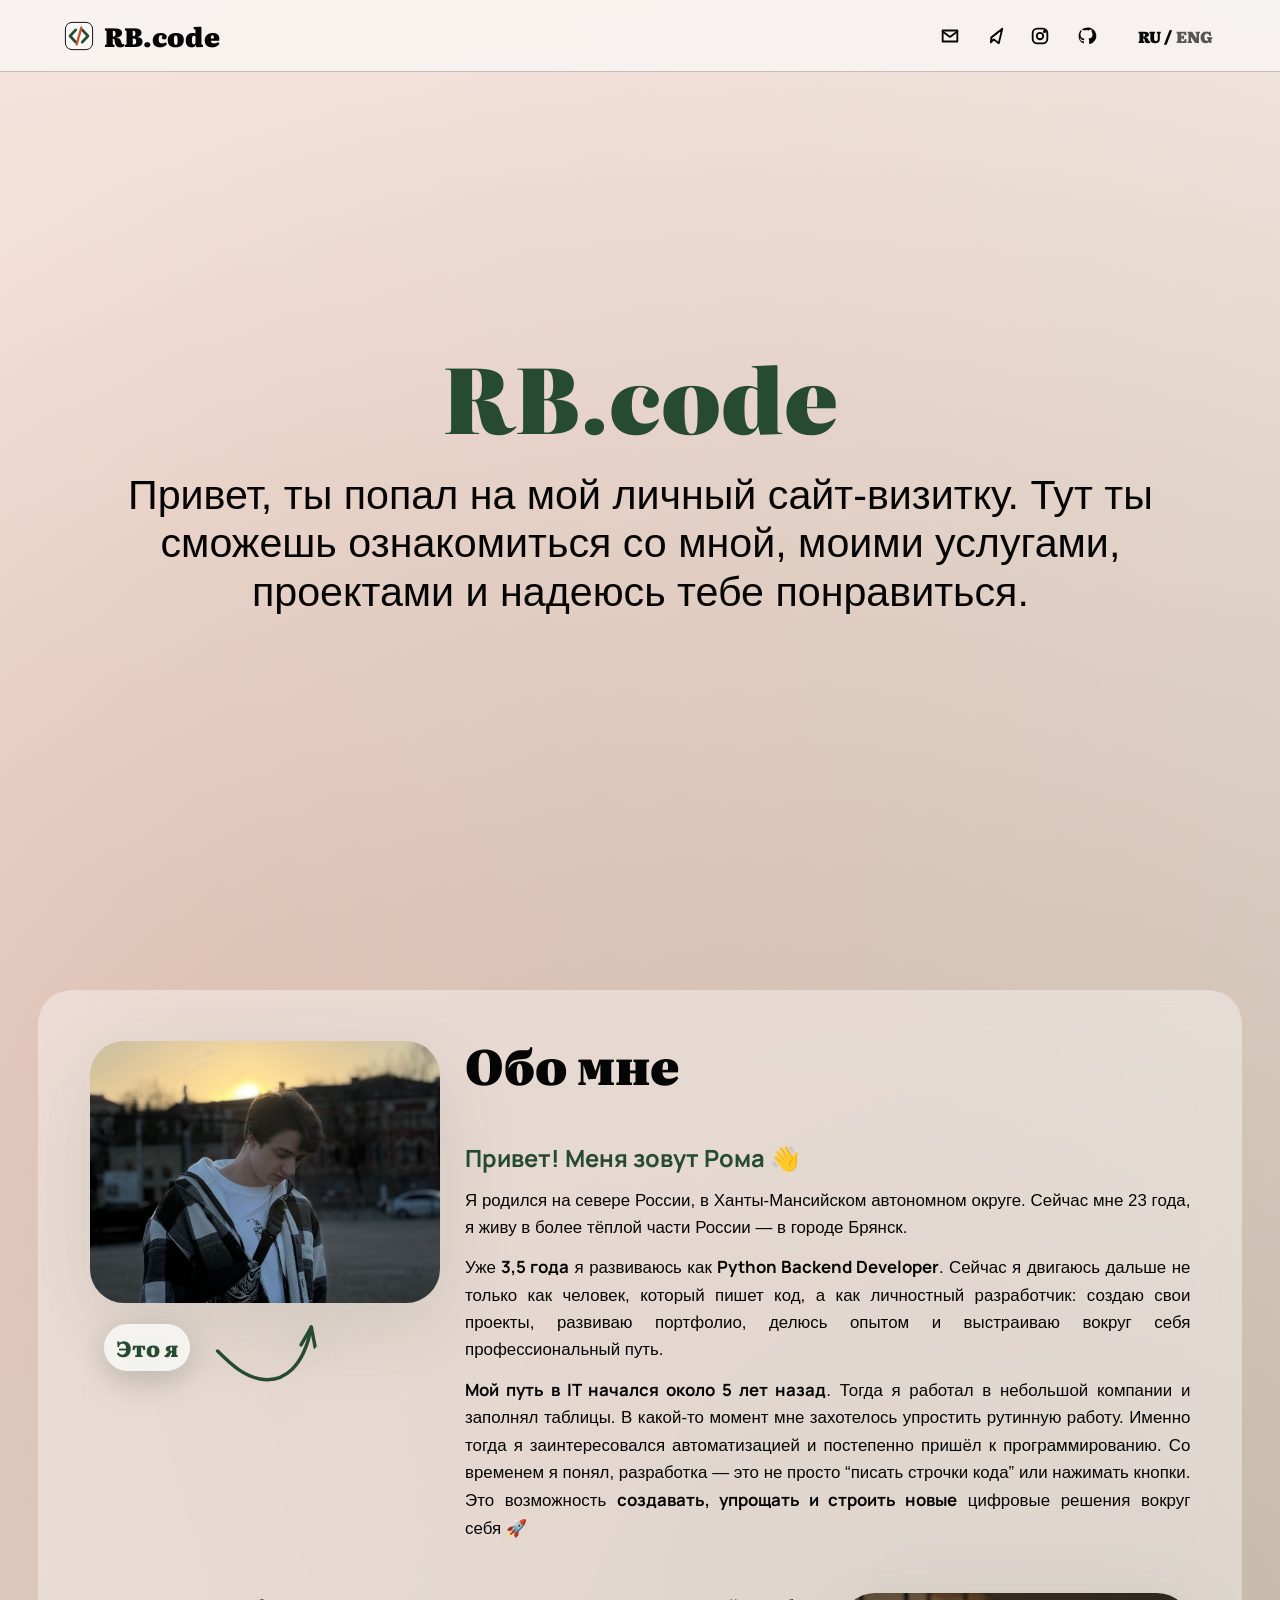
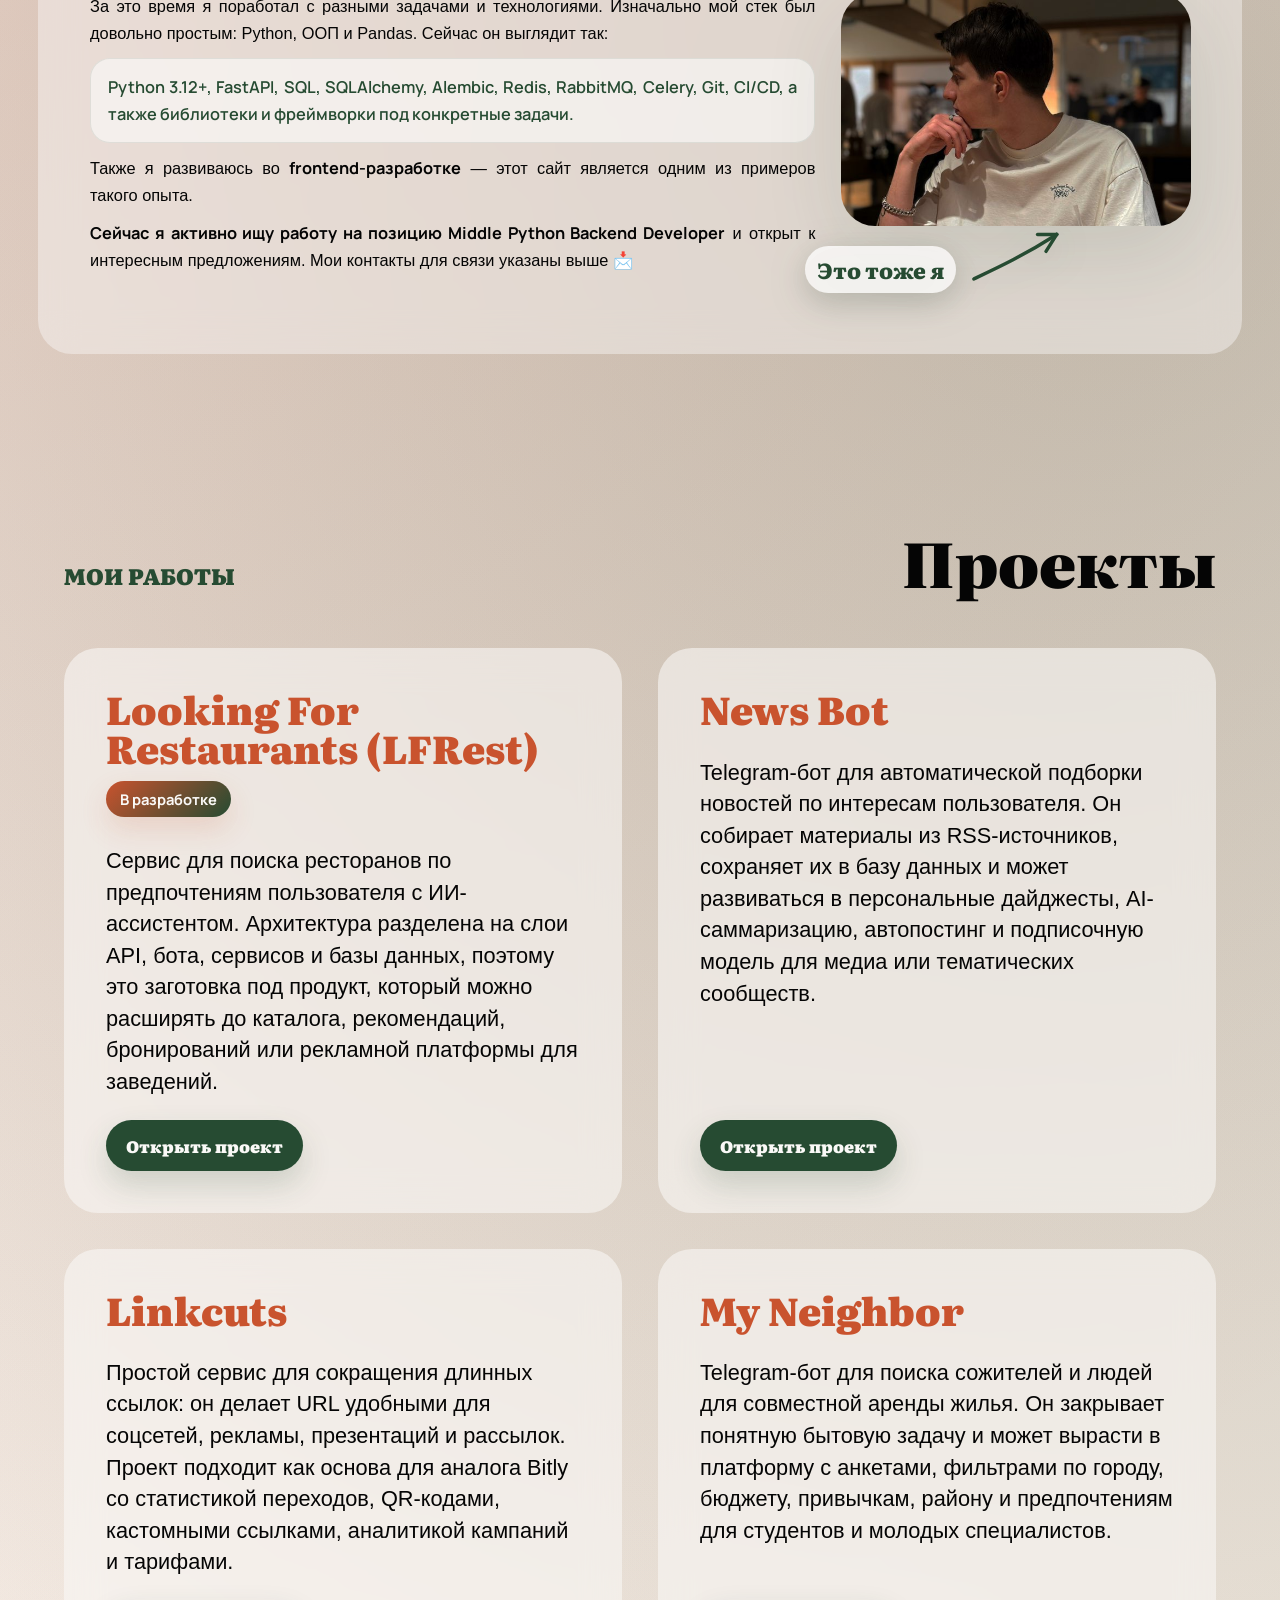
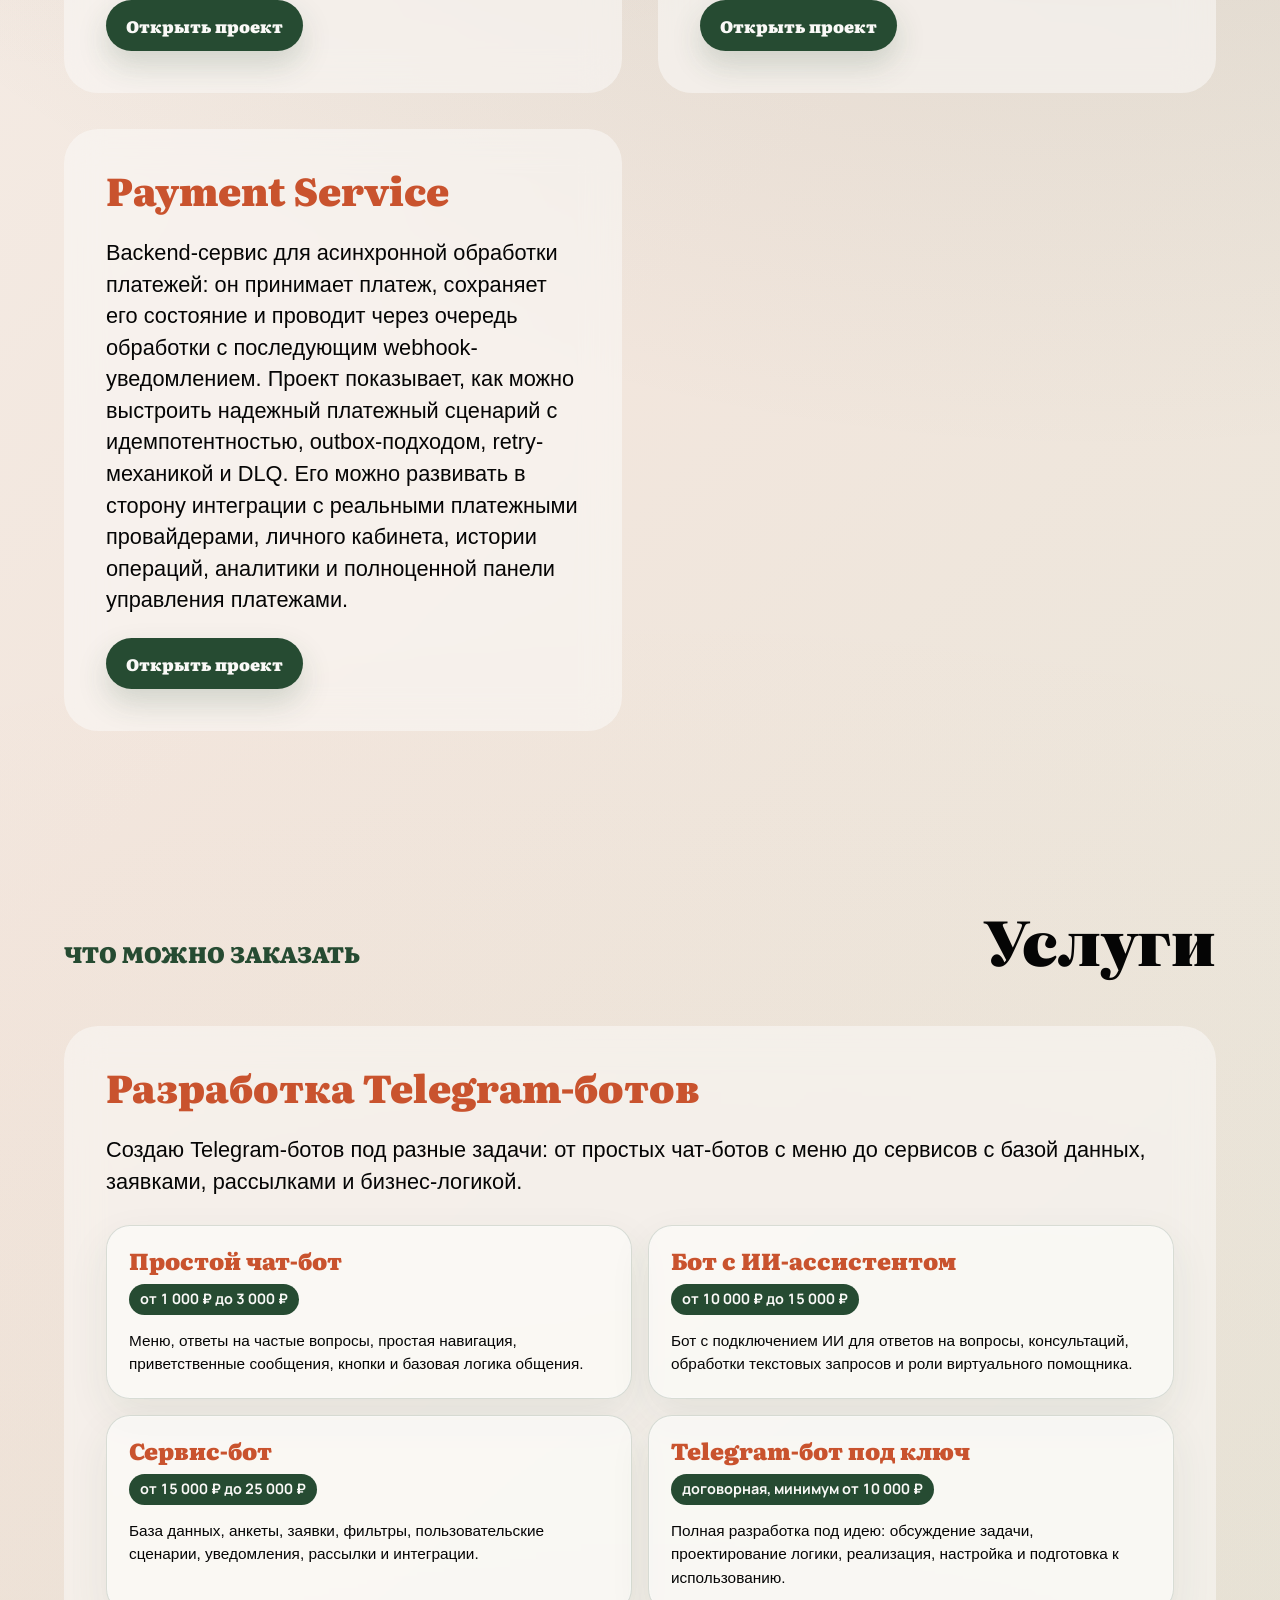
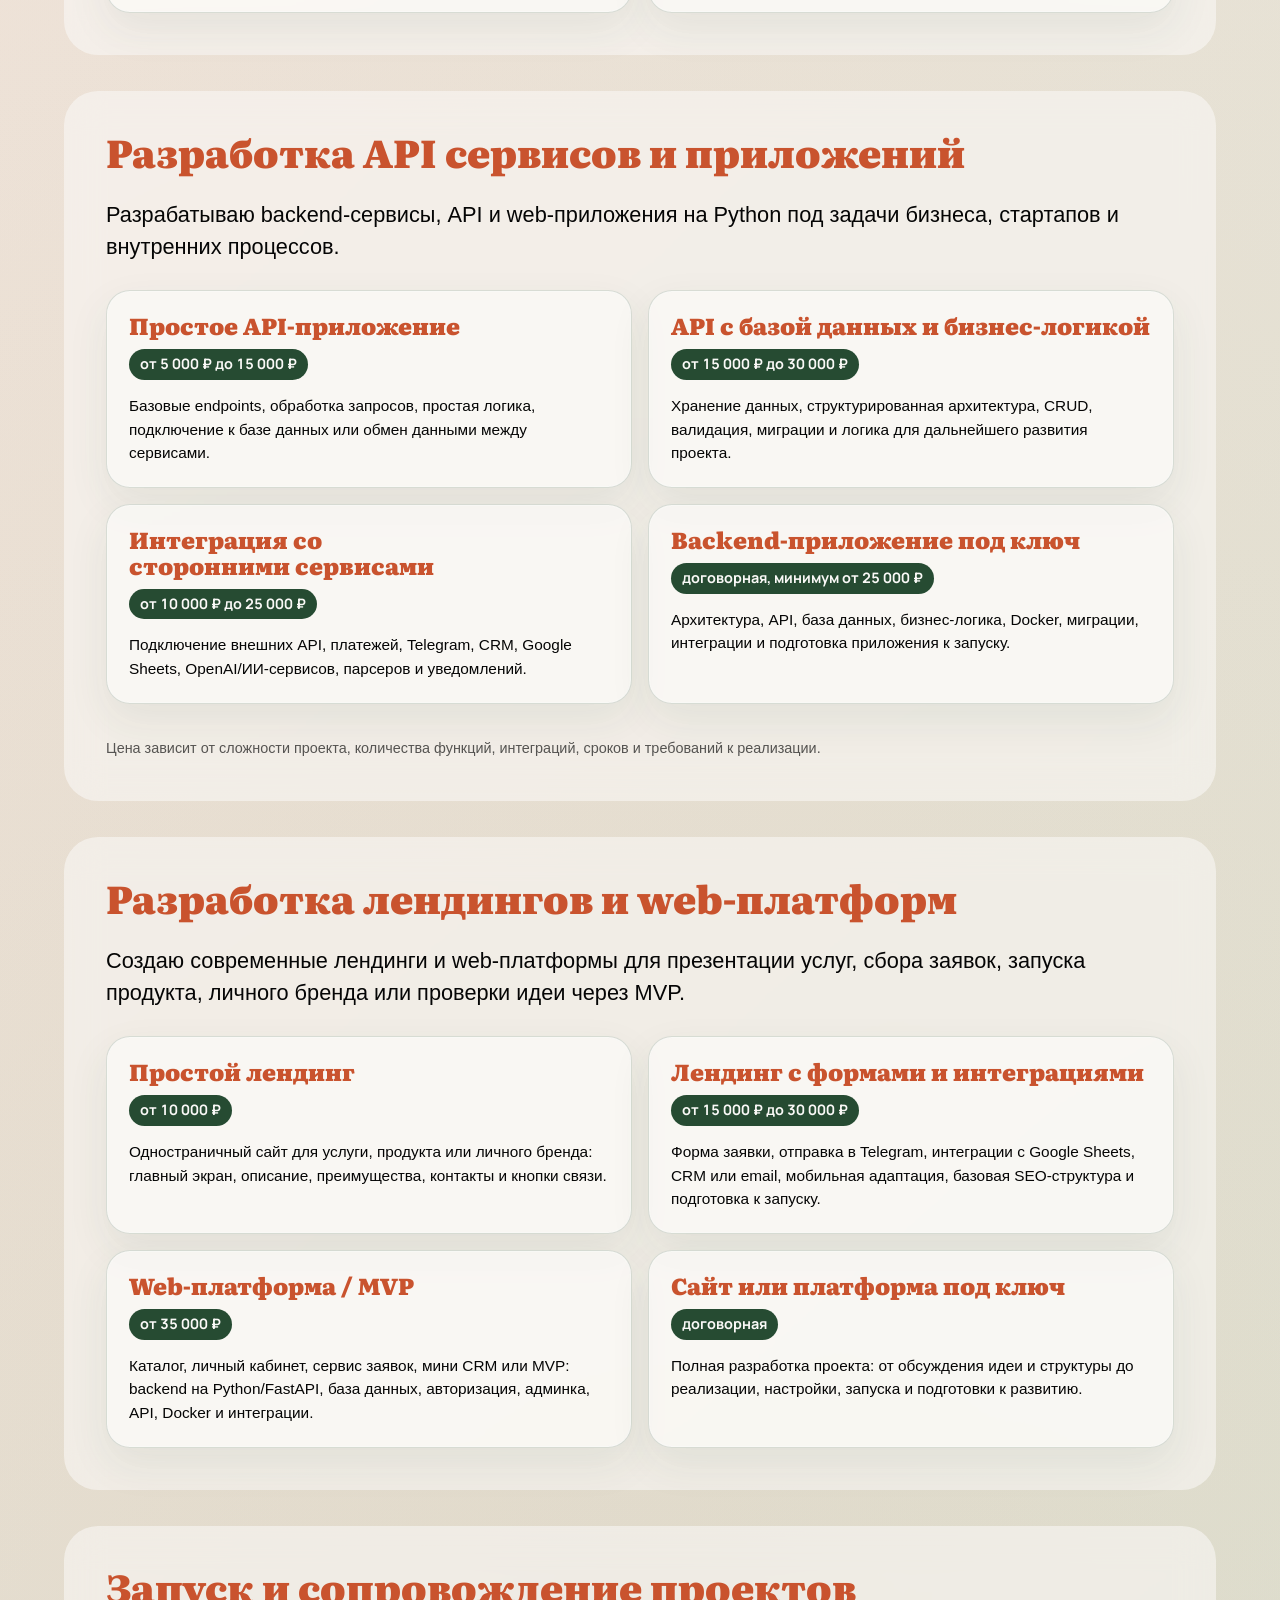
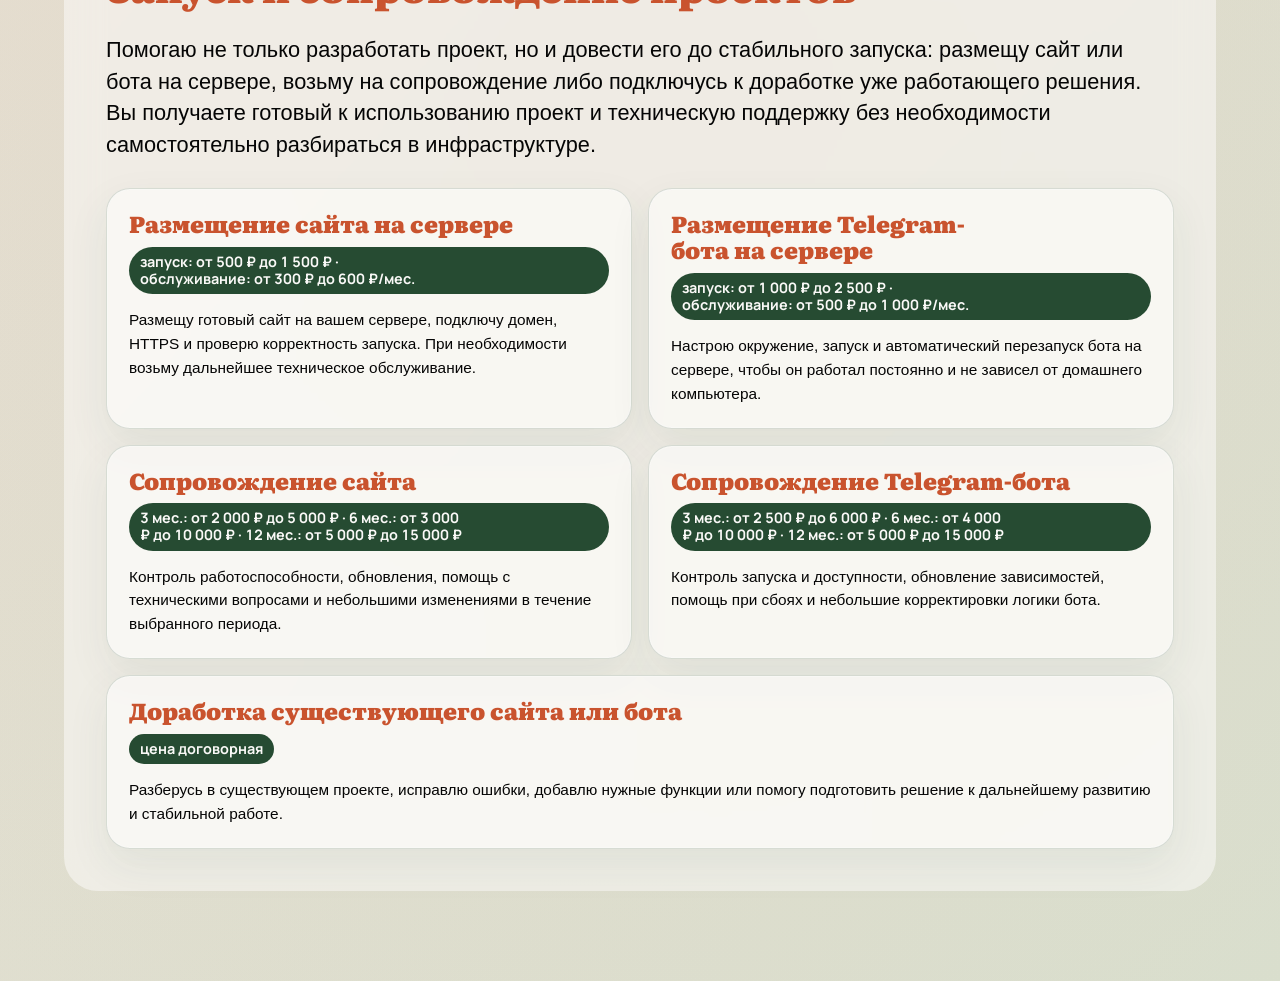
==== commit c3b0c94d: "Add project launch and support services" ====
--- a/app/index.html
+++ b/app/index.html
@@ -12,7 +12,7 @@
       href="https://fonts.googleapis.com/css2?family=Literata:opsz,wght@7..72,600;7..72,700;7..72,800&family=Manrope:wght@400;500;600;700&display=swap"
       rel="stylesheet"
     />
-    <link rel="stylesheet" href="static/css/style.css?v=75" />
+    <link rel="stylesheet" href="static/css/style.css?v=76" />
   </head>
   <body>
     <header class="site-header" aria-label="Верхняя панель">
@@ -261,10 +261,51 @@
               </div>
             </div>
           </article>
+          <article class="soft-card service-card">
+            <h3 data-i18n="serviceFourTitle">Запуск и сопровождение проектов</h3>
+            <p data-i18n="serviceFourText">Помогаю не только разработать проект, но и довести его до стабильного запуска: размещу сайт или бота на сервере, возьму на сопровождение либо подключусь к доработке уже работающего решения. Вы получаете готовый к использованию проект и техническую поддержку без необходимости самостоятельно разбираться в инфраструктуре.</p>
+            <div class="service-options service-options-five">
+              <div class="service-option">
+                <div class="service-option-head">
+                  <h4 data-i18n="serviceFourOptionOneTitle">Размещение сайта на сервере</h4>
+                  <span data-i18n="serviceFourOptionOnePrice">запуск: от 500 ₽ до 1 500 ₽ · обслуживание: от 300 ₽ до 600 ₽/мес.</span>
+                </div>
+                <p data-i18n="serviceFourOptionOneText">Размещу готовый сайт на вашем сервере, подключу домен, HTTPS и проверю корректность запуска. При необходимости возьму дальнейшее техническое обслуживание.</p>
+              </div>
+              <div class="service-option">
+                <div class="service-option-head">
+                  <h4 data-i18n="serviceFourOptionTwoTitle">Размещение Telegram-бота на сервере</h4>
+                  <span data-i18n="serviceFourOptionTwoPrice">запуск: от 1 000 ₽ до 2 500 ₽ · обслуживание: от 500 ₽ до 1 000 ₽/мес.</span>
+                </div>
+                <p data-i18n="serviceFourOptionTwoText">Настрою окружение, запуск и автоматический перезапуск бота на сервере, чтобы он работал постоянно и не зависел от домашнего компьютера.</p>
+              </div>
+              <div class="service-option">
+                <div class="service-option-head">
+                  <h4 data-i18n="serviceFourOptionThreeTitle">Сопровождение сайта</h4>
+                  <span data-i18n="serviceFourOptionThreePrice">3 мес.: от 2 000 ₽ до 5 000 ₽ · 6 мес.: от 3 000 ₽ до 10 000 ₽ · 12 мес.: от 5 000 ₽ до 15 000 ₽</span>
+                </div>
+                <p data-i18n="serviceFourOptionThreeText">Контроль работоспособности, обновления, помощь с техническими вопросами и небольшими изменениями в течение выбранного периода.</p>
+              </div>
+              <div class="service-option">
+                <div class="service-option-head">
+                  <h4 data-i18n="serviceFourOptionFourTitle">Сопровождение Telegram-бота</h4>
+                  <span data-i18n="serviceFourOptionFourPrice">3 мес.: от 2 500 ₽ до 6 000 ₽ · 6 мес.: от 4 000 ₽ до 10 000 ₽ · 12 мес.: от 5 000 ₽ до 15 000 ₽</span>
+                </div>
+                <p data-i18n="serviceFourOptionFourText">Контроль запуска и доступности, обновление зависимостей, помощь при сбоях и небольшие корректировки логики бота.</p>
+              </div>
+              <div class="service-option">
+                <div class="service-option-head">
+                  <h4 data-i18n="serviceFourOptionFiveTitle">Доработка существующего сайта или бота</h4>
+                  <span data-i18n="serviceFourOptionFivePrice">цена договорная</span>
+                </div>
+                <p data-i18n="serviceFourOptionFiveText">Разберусь в существующем проекте, исправлю ошибки, добавлю нужные функции или помогу подготовить решение к дальнейшему развитию и стабильной работе.</p>
+              </div>
+            </div>
+          </article>
         </div>
       </section>
     </main>
 
-    <script src="static/js/main.js?v=23"></script>
+    <script src="static/js/main.js?v=25"></script>
   </body>
 </html>
--- a/app/static/css/style.css
+++ b/app/static/css/style.css
@@ -526,6 +526,14 @@
   margin-top: 28px;
 }
 
+.service-options-five {
+  grid-template-columns: repeat(2, minmax(0, 1fr));
+}
+
+.service-options-five .service-option:last-child {
+  grid-column: 1 / -1;
+}
+
 .service-option {
   padding: 22px;
   border-radius: 24px;
@@ -854,6 +862,14 @@
     grid-template-columns: minmax(0, 1fr);
   }
 
+  .service-options-five {
+    grid-template-columns: minmax(0, 1fr);
+  }
+
+  .service-options-five .service-option:last-child {
+    grid-column: auto;
+  }
+
   .section-heading {
     align-items: start;
   }
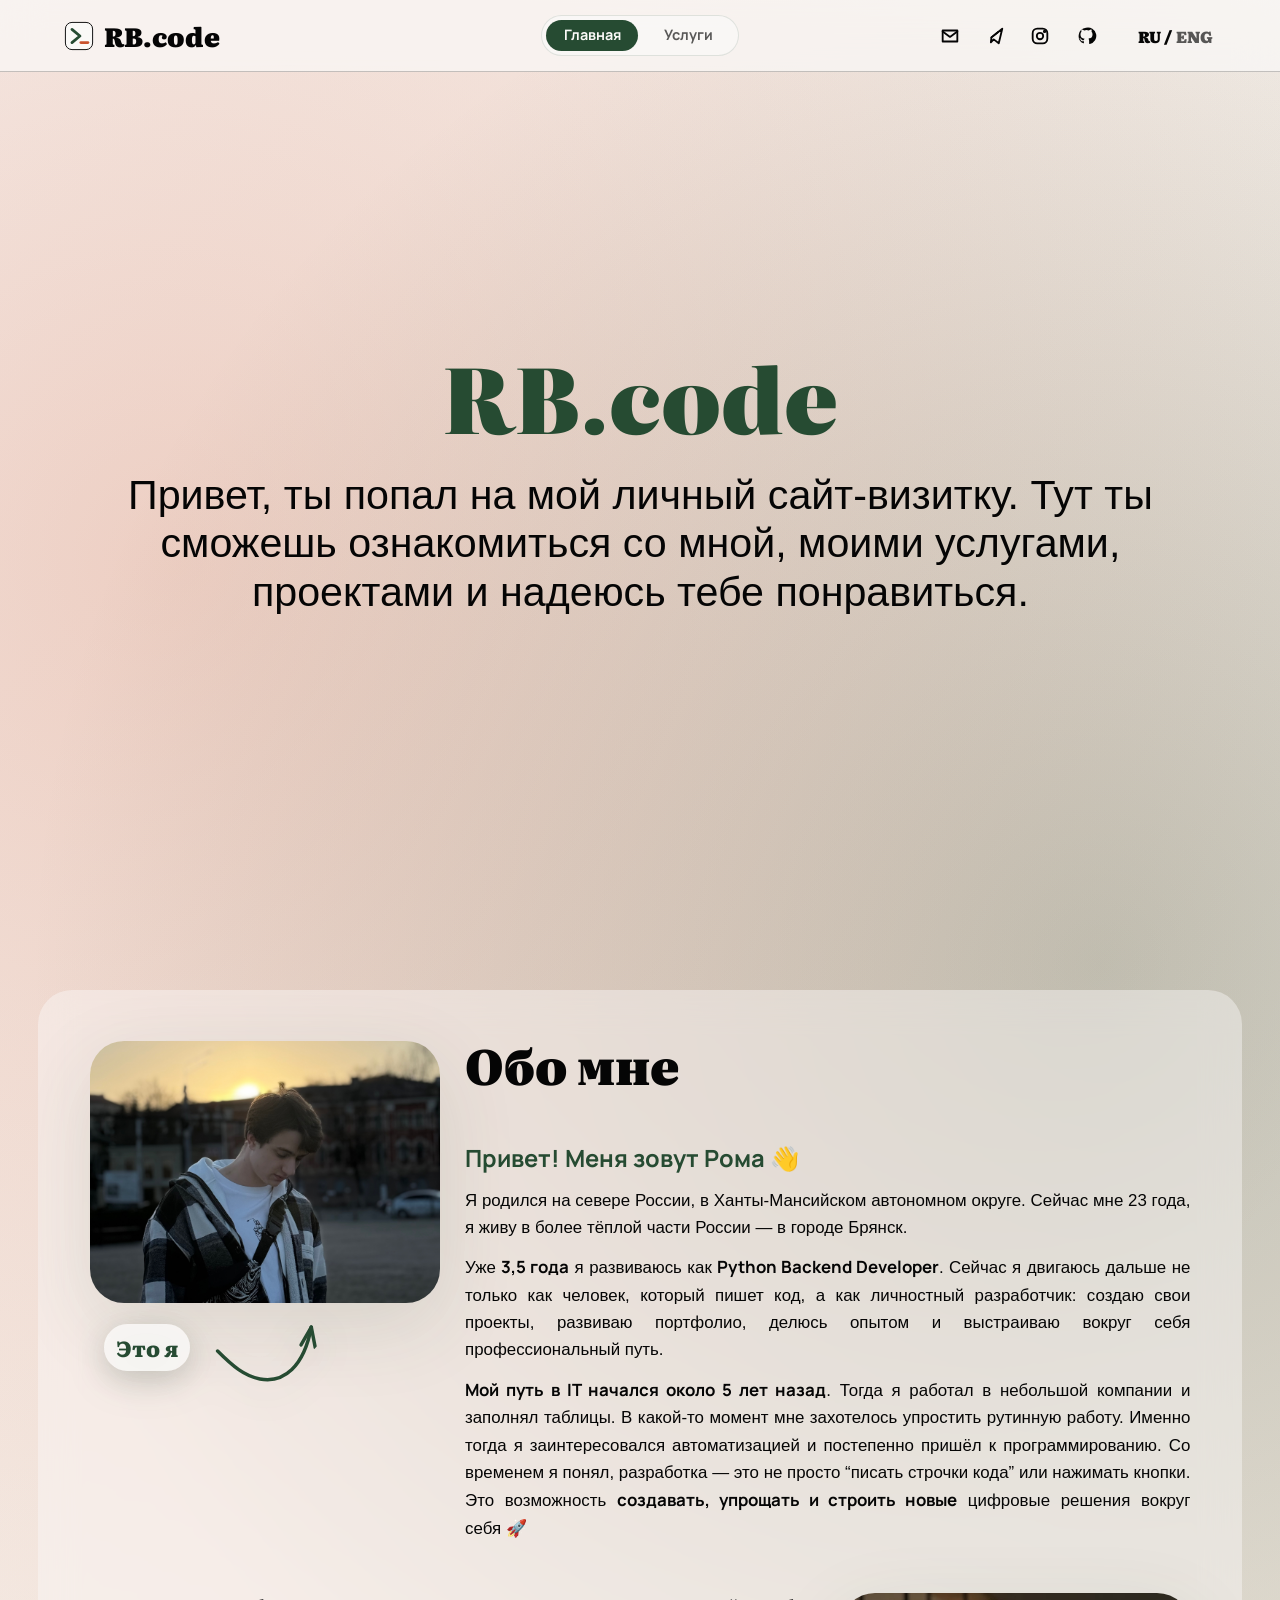
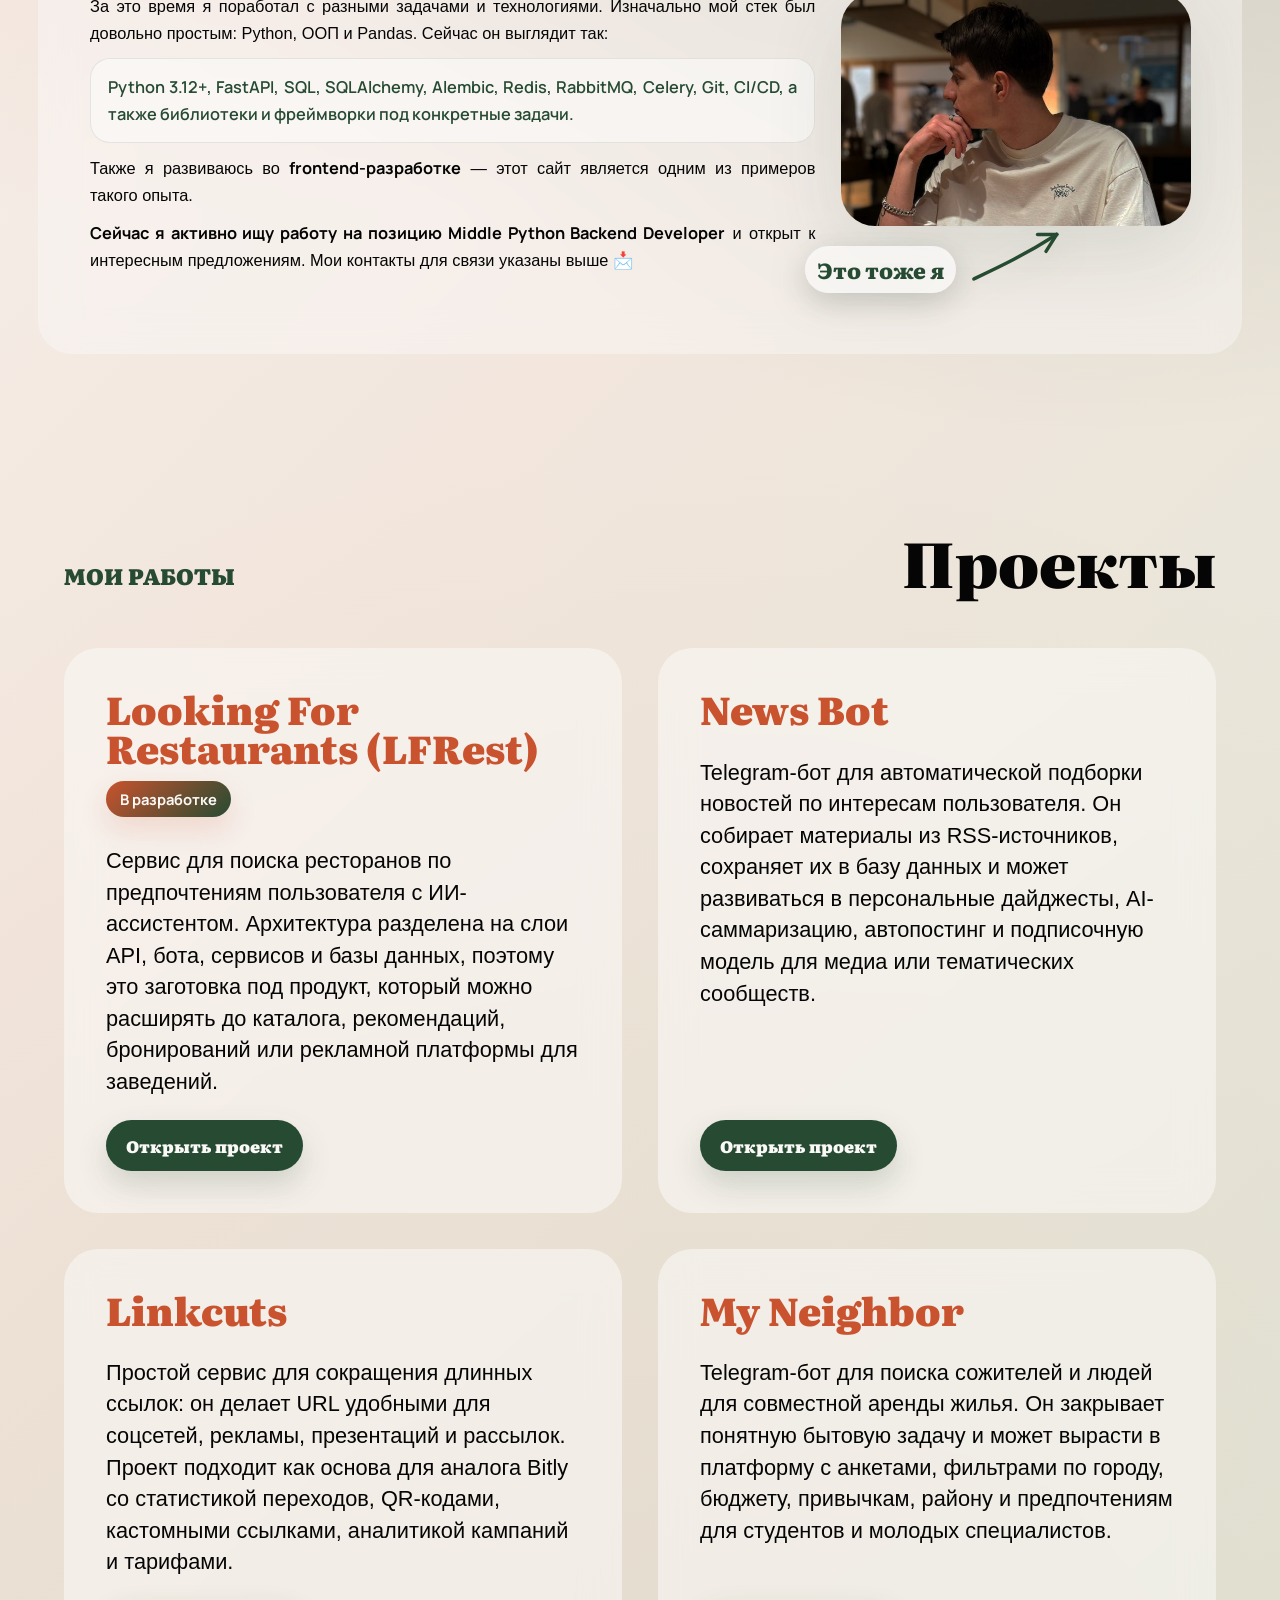
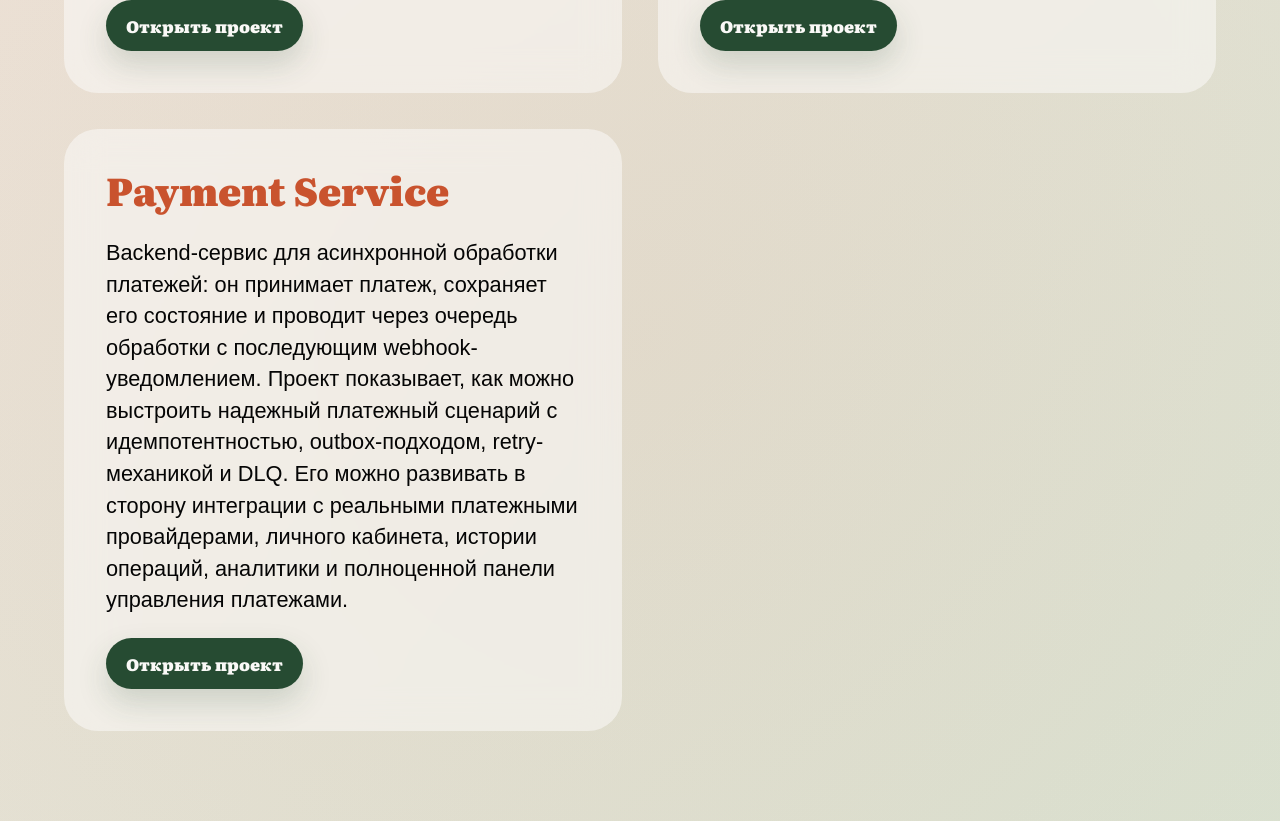
==== commit 34604b2a: "Split portfolio into home and services pages" ====
--- a/app/index.html
+++ b/app/index.html
@@ -5,21 +5,26 @@
     <meta name="viewport" content="width=device-width, initial-scale=1.0" />
     <meta name="theme-color" content="#faf9f7" />
     <title>RB.code</title>
-    <link rel="icon" type="image/svg+xml" href="static/images/favicon.svg" />
+    <link rel="icon" type="image/svg+xml" href="static/images/favicon.svg?v=2" />
     <link rel="preconnect" href="https://fonts.googleapis.com" />
     <link rel="preconnect" href="https://fonts.gstatic.com" crossorigin />
     <link
       href="https://fonts.googleapis.com/css2?family=Literata:opsz,wght@7..72,600;7..72,700;7..72,800&family=Manrope:wght@400;500;600;700&display=swap"
       rel="stylesheet"
     />
-    <link rel="stylesheet" href="static/css/style.css?v=76" />
+    <link rel="stylesheet" href="static/css/style.css?v=78" />
   </head>
   <body>
     <header class="site-header" aria-label="Верхняя панель">
       <a class="site-name" href="#intro" aria-label="На начало страницы">
-        <img class="site-name-logo" src="static/images/favicon.svg" alt="" aria-hidden="true" />
+        <img class="site-name-logo" src="static/images/favicon.svg?v=2" alt="" aria-hidden="true" />
         <span data-i18n="brand">RB.code</span>
       </a>
+
+      <nav class="site-nav" aria-label="Основная навигация">
+        <a class="site-nav-link is-active" href="index.html" aria-current="page" data-i18n="navHome">Главная</a>
+        <a class="site-nav-link" href="services.html" data-i18n="navServices">Услуги</a>
+      </nav>
 
       <nav class="social-nav" aria-label="Контакты">
         <button class="social-link email-trigger" type="button" data-email="r.bondar29@gmail.com" aria-label="Показать почту">
@@ -151,161 +156,8 @@
         </div>
       </section>
 
-      <section class="work-section" id="services">
-        <div class="section-heading">
-          <span data-i18n="servicesKicker">Что можно заказать</span>
-          <h2 data-i18n="servicesTitle">Услуги</h2>
-        </div>
-
-        <div class="soft-grid services-grid">
-          <article class="soft-card service-card">
-            <h3 data-i18n="serviceOneTitle">Разработка Telegram-ботов</h3>
-            <p data-i18n="serviceOneText">Создаю Telegram-ботов под разные задачи: от простых чат-ботов с меню до сервисов с базой данных, заявками, рассылками и бизнес-логикой.</p>
-            <div class="service-options">
-              <div class="service-option">
-                <div class="service-option-head">
-                  <h4 data-i18n="serviceOneOptionOneTitle">Простой чат-бот</h4>
-                  <span data-i18n="serviceOneOptionOnePrice">от 1 000 ₽ до 3 000 ₽</span>
-                </div>
-                <p data-i18n="serviceOneOptionOneText">Меню, ответы на частые вопросы, простая навигация, приветственные сообщения, кнопки и базовая логика общения.</p>
-              </div>
-              <div class="service-option">
-                <div class="service-option-head">
-                  <h4 data-i18n="serviceOneOptionTwoTitle">Бот с ИИ-ассистентом</h4>
-                  <span data-i18n="serviceOneOptionTwoPrice">от 10 000 ₽ до 15 000 ₽</span>
-                </div>
-                <p data-i18n="serviceOneOptionTwoText">Бот с подключением ИИ для ответов на вопросы, консультаций, обработки текстовых запросов и роли виртуального помощника.</p>
-              </div>
-              <div class="service-option">
-                <div class="service-option-head">
-                  <h4 data-i18n="serviceOneOptionThreeTitle">Сервис-бот</h4>
-                  <span data-i18n="serviceOneOptionThreePrice">от 15 000 ₽ до 25 000 ₽</span>
-                </div>
-                <p data-i18n="serviceOneOptionThreeText">База данных, анкеты, заявки, фильтры, пользовательские сценарии, уведомления, рассылки и интеграции.</p>
-              </div>
-              <div class="service-option">
-                <div class="service-option-head">
-                  <h4 data-i18n="serviceOneOptionFourTitle">Telegram-бот под ключ</h4>
-                  <span data-i18n="serviceOneOptionFourPrice">договорная, минимум от 10 000 ₽</span>
-                </div>
-                <p data-i18n="serviceOneOptionFourText">Полная разработка под идею: обсуждение задачи, проектирование логики, реализация, настройка и подготовка к использованию.</p>
-              </div>
-            </div>
-          </article>
-          <article class="soft-card service-card">
-            <h3 data-i18n="serviceTwoTitle">Разработка API сервисов и приложений</h3>
-            <p data-i18n="serviceTwoText">Разрабатываю backend-сервисы, API и web-приложения на Python под задачи бизнеса, стартапов и внутренних процессов.</p>
-            <div class="service-options">
-              <div class="service-option">
-                <div class="service-option-head">
-                  <h4 data-i18n="serviceTwoOptionOneTitle">Простое API-приложение</h4>
-                  <span data-i18n="serviceTwoOptionOnePrice">от 5 000 ₽ до 15 000 ₽</span>
-                </div>
-                <p data-i18n="serviceTwoOptionOneText">Базовые endpoints, обработка запросов, простая логика, подключение к базе данных или обмен данными между сервисами.</p>
-              </div>
-              <div class="service-option">
-                <div class="service-option-head">
-                  <h4 data-i18n="serviceTwoOptionTwoTitle">API с базой данных и бизнес-логикой</h4>
-                  <span data-i18n="serviceTwoOptionTwoPrice">от 15 000 ₽ до 30 000 ₽</span>
-                </div>
-                <p data-i18n="serviceTwoOptionTwoText">Хранение данных, структурированная архитектура, CRUD, валидация, миграции и логика для дальнейшего развития проекта.</p>
-              </div>
-              <div class="service-option">
-                <div class="service-option-head">
-                  <h4 data-i18n="serviceTwoOptionThreeTitle">Интеграция со сторонними сервисами</h4>
-                  <span data-i18n="serviceTwoOptionThreePrice">от 10 000 ₽ до 25 000 ₽</span>
-                </div>
-                <p data-i18n="serviceTwoOptionThreeText">Подключение внешних API, платежей, Telegram, CRM, Google Sheets, OpenAI/ИИ-сервисов, парсеров и уведомлений.</p>
-              </div>
-              <div class="service-option">
-                <div class="service-option-head">
-                  <h4 data-i18n="serviceTwoOptionFourTitle">Backend-приложение под ключ</h4>
-                  <span data-i18n="serviceTwoOptionFourPrice">договорная, минимум от 25 000 ₽</span>
-                </div>
-                <p data-i18n="serviceTwoOptionFourText">Архитектура, API, база данных, бизнес-логика, Docker, миграции, интеграции и подготовка приложения к запуску.</p>
-              </div>
-            </div>
-            <p class="service-note" data-i18n="serviceTwoNote">Цена зависит от сложности проекта, количества функций, интеграций, сроков и требований к реализации.</p>
-          </article>
-          <article class="soft-card service-card">
-            <h3 data-i18n="serviceThreeTitle">Разработка лендингов и web-платформ</h3>
-            <p data-i18n="serviceThreeText">Создаю современные лендинги и web-платформы для презентации услуг, сбора заявок, запуска продукта, личного бренда или проверки идеи через MVP.</p>
-            <div class="service-options">
-              <div class="service-option">
-                <div class="service-option-head">
-                  <h4 data-i18n="serviceThreeOptionOneTitle">Простой лендинг</h4>
-                  <span data-i18n="serviceThreeOptionOnePrice">от 10 000 ₽</span>
-                </div>
-                <p data-i18n="serviceThreeOptionOneText">Одностраничный сайт для услуги, продукта или личного бренда: главный экран, описание, преимущества, контакты и кнопки связи.</p>
-              </div>
-              <div class="service-option">
-                <div class="service-option-head">
-                  <h4 data-i18n="serviceThreeOptionTwoTitle">Лендинг с формами и интеграциями</h4>
-                  <span data-i18n="serviceThreeOptionTwoPrice">от 15 000 ₽ до 30 000 ₽</span>
-                </div>
-                <p data-i18n="serviceThreeOptionTwoText">Форма заявки, отправка в Telegram, интеграции с Google Sheets, CRM или email, мобильная адаптация, базовая SEO-структура и подготовка к запуску.</p>
-              </div>
-              <div class="service-option">
-                <div class="service-option-head">
-                  <h4 data-i18n="serviceThreeOptionThreeTitle">Web-платформа / MVP</h4>
-                  <span data-i18n="serviceThreeOptionThreePrice">от 35 000 ₽</span>
-                </div>
-                <p data-i18n="serviceThreeOptionThreeText">Каталог, личный кабинет, сервис заявок, мини CRM или MVP: backend на Python/FastAPI, база данных, авторизация, админка, API, Docker и интеграции.</p>
-              </div>
-              <div class="service-option">
-                <div class="service-option-head">
-                  <h4 data-i18n="serviceThreeOptionFourTitle">Сайт или платформа под ключ</h4>
-                  <span data-i18n="serviceThreeOptionFourPrice">договорная</span>
-                </div>
-                <p data-i18n="serviceThreeOptionFourText">Полная разработка проекта: от обсуждения идеи и структуры до реализации, настройки, запуска и подготовки к развитию.</p>
-              </div>
-            </div>
-          </article>
-          <article class="soft-card service-card">
-            <h3 data-i18n="serviceFourTitle">Запуск и сопровождение проектов</h3>
-            <p data-i18n="serviceFourText">Помогаю не только разработать проект, но и довести его до стабильного запуска: размещу сайт или бота на сервере, возьму на сопровождение либо подключусь к доработке уже работающего решения. Вы получаете готовый к использованию проект и техническую поддержку без необходимости самостоятельно разбираться в инфраструктуре.</p>
-            <div class="service-options service-options-five">
-              <div class="service-option">
-                <div class="service-option-head">
-                  <h4 data-i18n="serviceFourOptionOneTitle">Размещение сайта на сервере</h4>
-                  <span data-i18n="serviceFourOptionOnePrice">запуск: от 500 ₽ до 1 500 ₽ · обслуживание: от 300 ₽ до 600 ₽/мес.</span>
-                </div>
-                <p data-i18n="serviceFourOptionOneText">Размещу готовый сайт на вашем сервере, подключу домен, HTTPS и проверю корректность запуска. При необходимости возьму дальнейшее техническое обслуживание.</p>
-              </div>
-              <div class="service-option">
-                <div class="service-option-head">
-                  <h4 data-i18n="serviceFourOptionTwoTitle">Размещение Telegram-бота на сервере</h4>
-                  <span data-i18n="serviceFourOptionTwoPrice">запуск: от 1 000 ₽ до 2 500 ₽ · обслуживание: от 500 ₽ до 1 000 ₽/мес.</span>
-                </div>
-                <p data-i18n="serviceFourOptionTwoText">Настрою окружение, запуск и автоматический перезапуск бота на сервере, чтобы он работал постоянно и не зависел от домашнего компьютера.</p>
-              </div>
-              <div class="service-option">
-                <div class="service-option-head">
-                  <h4 data-i18n="serviceFourOptionThreeTitle">Сопровождение сайта</h4>
-                  <span data-i18n="serviceFourOptionThreePrice">3 мес.: от 2 000 ₽ до 5 000 ₽ · 6 мес.: от 3 000 ₽ до 10 000 ₽ · 12 мес.: от 5 000 ₽ до 15 000 ₽</span>
-                </div>
-                <p data-i18n="serviceFourOptionThreeText">Контроль работоспособности, обновления, помощь с техническими вопросами и небольшими изменениями в течение выбранного периода.</p>
-              </div>
-              <div class="service-option">
-                <div class="service-option-head">
-                  <h4 data-i18n="serviceFourOptionFourTitle">Сопровождение Telegram-бота</h4>
-                  <span data-i18n="serviceFourOptionFourPrice">3 мес.: от 2 500 ₽ до 6 000 ₽ · 6 мес.: от 4 000 ₽ до 10 000 ₽ · 12 мес.: от 5 000 ₽ до 15 000 ₽</span>
-                </div>
-                <p data-i18n="serviceFourOptionFourText">Контроль запуска и доступности, обновление зависимостей, помощь при сбоях и небольшие корректировки логики бота.</p>
-              </div>
-              <div class="service-option">
-                <div class="service-option-head">
-                  <h4 data-i18n="serviceFourOptionFiveTitle">Доработка существующего сайта или бота</h4>
-                  <span data-i18n="serviceFourOptionFivePrice">цена договорная</span>
-                </div>
-                <p data-i18n="serviceFourOptionFiveText">Разберусь в существующем проекте, исправлю ошибки, добавлю нужные функции или помогу подготовить решение к дальнейшему развитию и стабильной работе.</p>
-              </div>
-            </div>
-          </article>
-        </div>
-      </section>
     </main>
 
-    <script src="static/js/main.js?v=25"></script>
+    <script src="static/js/main.js?v=26"></script>
   </body>
 </html>
--- a/app/static/css/style.css
+++ b/app/static/css/style.css
@@ -112,6 +112,46 @@
 .site-header.is-scrolled .site-name {
   opacity: 1;
   transform: translateY(0);
+}
+
+.services-page-body .site-name {
+  opacity: 1;
+  transform: translateY(0);
+}
+
+.site-nav {
+  position: absolute;
+  left: 50%;
+  display: flex;
+  align-items: center;
+  gap: 4px;
+  padding: 4px;
+  border: 1px solid rgba(38, 75, 50, 0.12);
+  border-radius: 999px;
+  background: rgba(250, 249, 247, 0.72);
+  transform: translateX(-50%);
+}
+
+.site-nav-link {
+  min-width: 92px;
+  padding: 8px 14px;
+  border-radius: 999px;
+  color: var(--muted);
+  font-size: 0.9rem;
+  font-weight: 700;
+  line-height: 1;
+  text-align: center;
+  transition: color 180ms ease, background 180ms ease, transform 180ms ease;
+}
+
+.site-nav-link:hover {
+  color: var(--green);
+  transform: translateY(-1px);
+}
+
+.site-nav-link.is-active {
+  color: var(--cream);
+  background: var(--green);
 }
 
 .social-nav {
@@ -304,7 +344,8 @@
 }
 
 .about-copy h2,
-.section-heading h2 {
+.section-heading h2,
+.section-heading h1 {
   margin: 0;
   font-size: clamp(2.4rem, 4.8vw, 4.8rem);
   font-family: "Literata", Georgia, "Times New Roman", serif;
@@ -482,6 +523,14 @@
   width: min(100%, 1880px);
   margin-inline: auto;
   padding: clamp(76px, 10vh, 124px) clamp(20px, 5vw, 64px);
+}
+
+.services-page-main {
+  min-height: 100svh;
+}
+
+.services-page-section {
+  padding-top: clamp(132px, 15vh, 176px);
 }
 
 .section-heading {
@@ -754,6 +803,38 @@
 }
 
 @media (max-width: 1100px) {
+  .site-header {
+    grid-template-rows: auto auto;
+    min-height: 110px;
+  }
+
+  .site-name {
+    grid-column: 1;
+    grid-row: 1;
+  }
+
+  .social-nav {
+    grid-column: 2;
+    grid-row: 1;
+  }
+
+  .lang-switcher {
+    grid-column: 3;
+    grid-row: 1;
+  }
+
+  .site-nav {
+    position: static;
+    grid-column: 1 / -1;
+    grid-row: 2;
+    justify-self: center;
+    transform: none;
+  }
+
+  .services-page-section {
+    padding-top: 154px;
+  }
+
   .about-section {
     width: calc(100% - 40px);
     padding: clamp(26px, 4vw, 42px);
@@ -877,7 +958,7 @@
 
 @media (max-width: 600px) {
   .site-header {
-    min-height: 62px;
+    min-height: 104px;
     gap: 6px;
     padding: 9px 10px;
   }
@@ -914,6 +995,21 @@
   .lang-button {
     min-height: 28px;
     padding-inline: 2px;
+  }
+
+  .site-nav {
+    width: min(100%, 250px);
+  }
+
+  .site-nav-link {
+    flex: 1;
+    min-width: 0;
+    padding: 7px 10px;
+    font-size: 0.82rem;
+  }
+
+  .work-section.services-page-section {
+    padding-top: 136px;
   }
 
   .email-popover {
@@ -952,7 +1048,8 @@
   }
 
   .about-copy h2,
-  .section-heading h2 {
+  .section-heading h2,
+  .section-heading h1 {
     font-size: clamp(2.15rem, 12vw, 3.25rem);
     line-height: 1;
   }
@@ -1011,7 +1108,8 @@
     margin-bottom: 28px;
   }
 
-  .section-heading h2 {
+  .section-heading h2,
+  .section-heading h1 {
     margin-top: 8px;
   }
 
